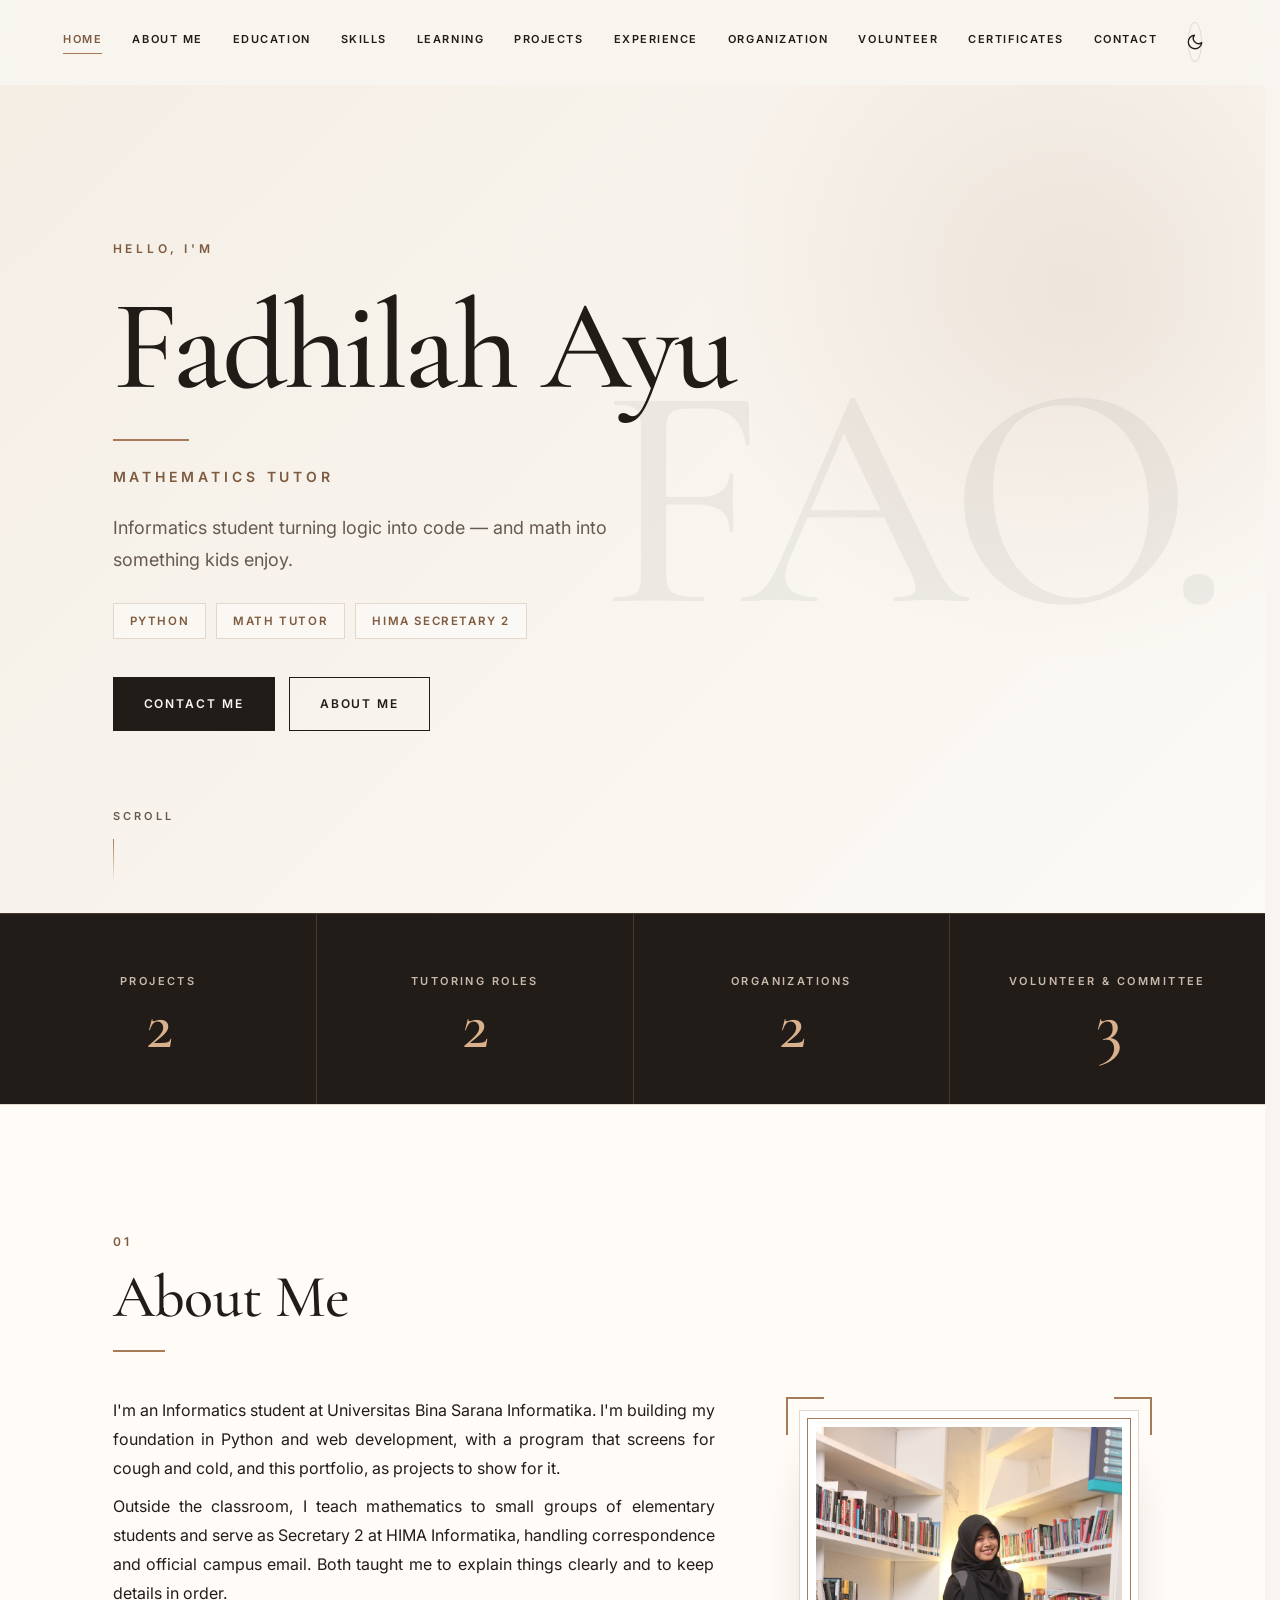
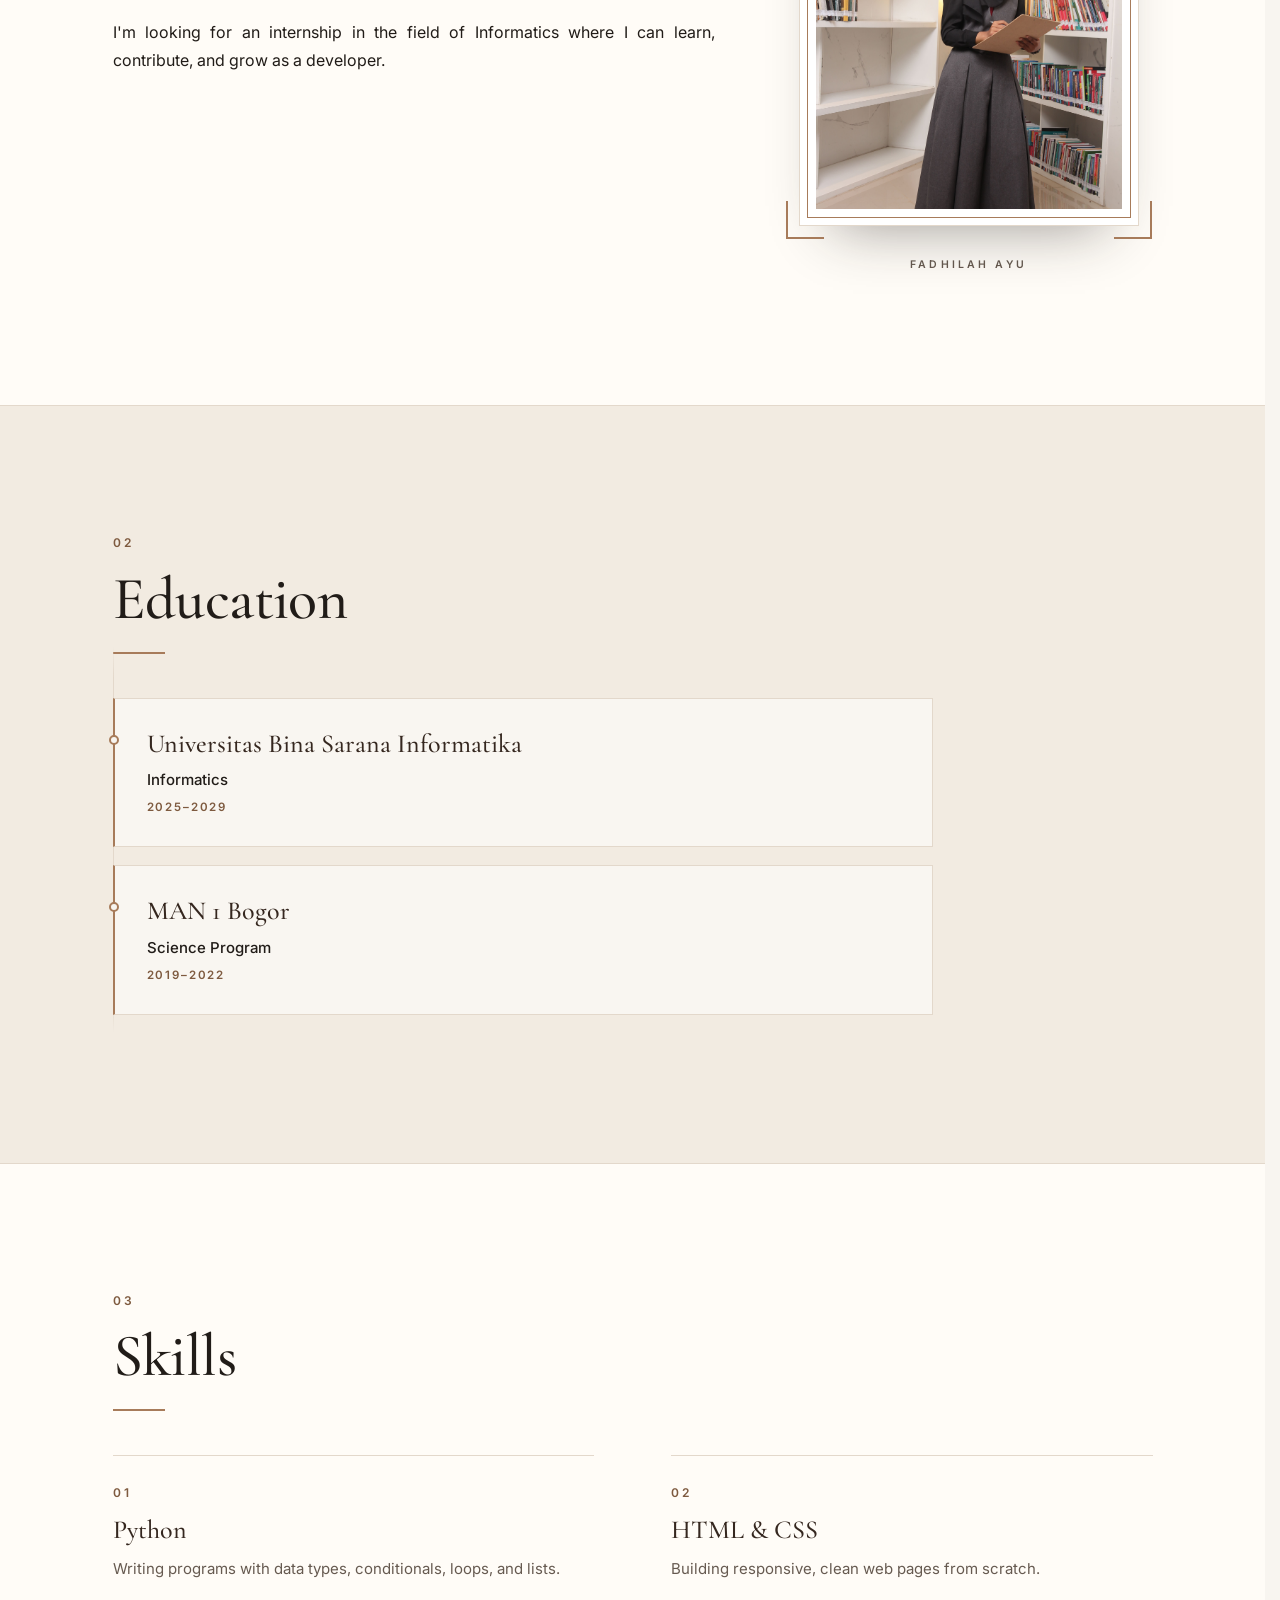
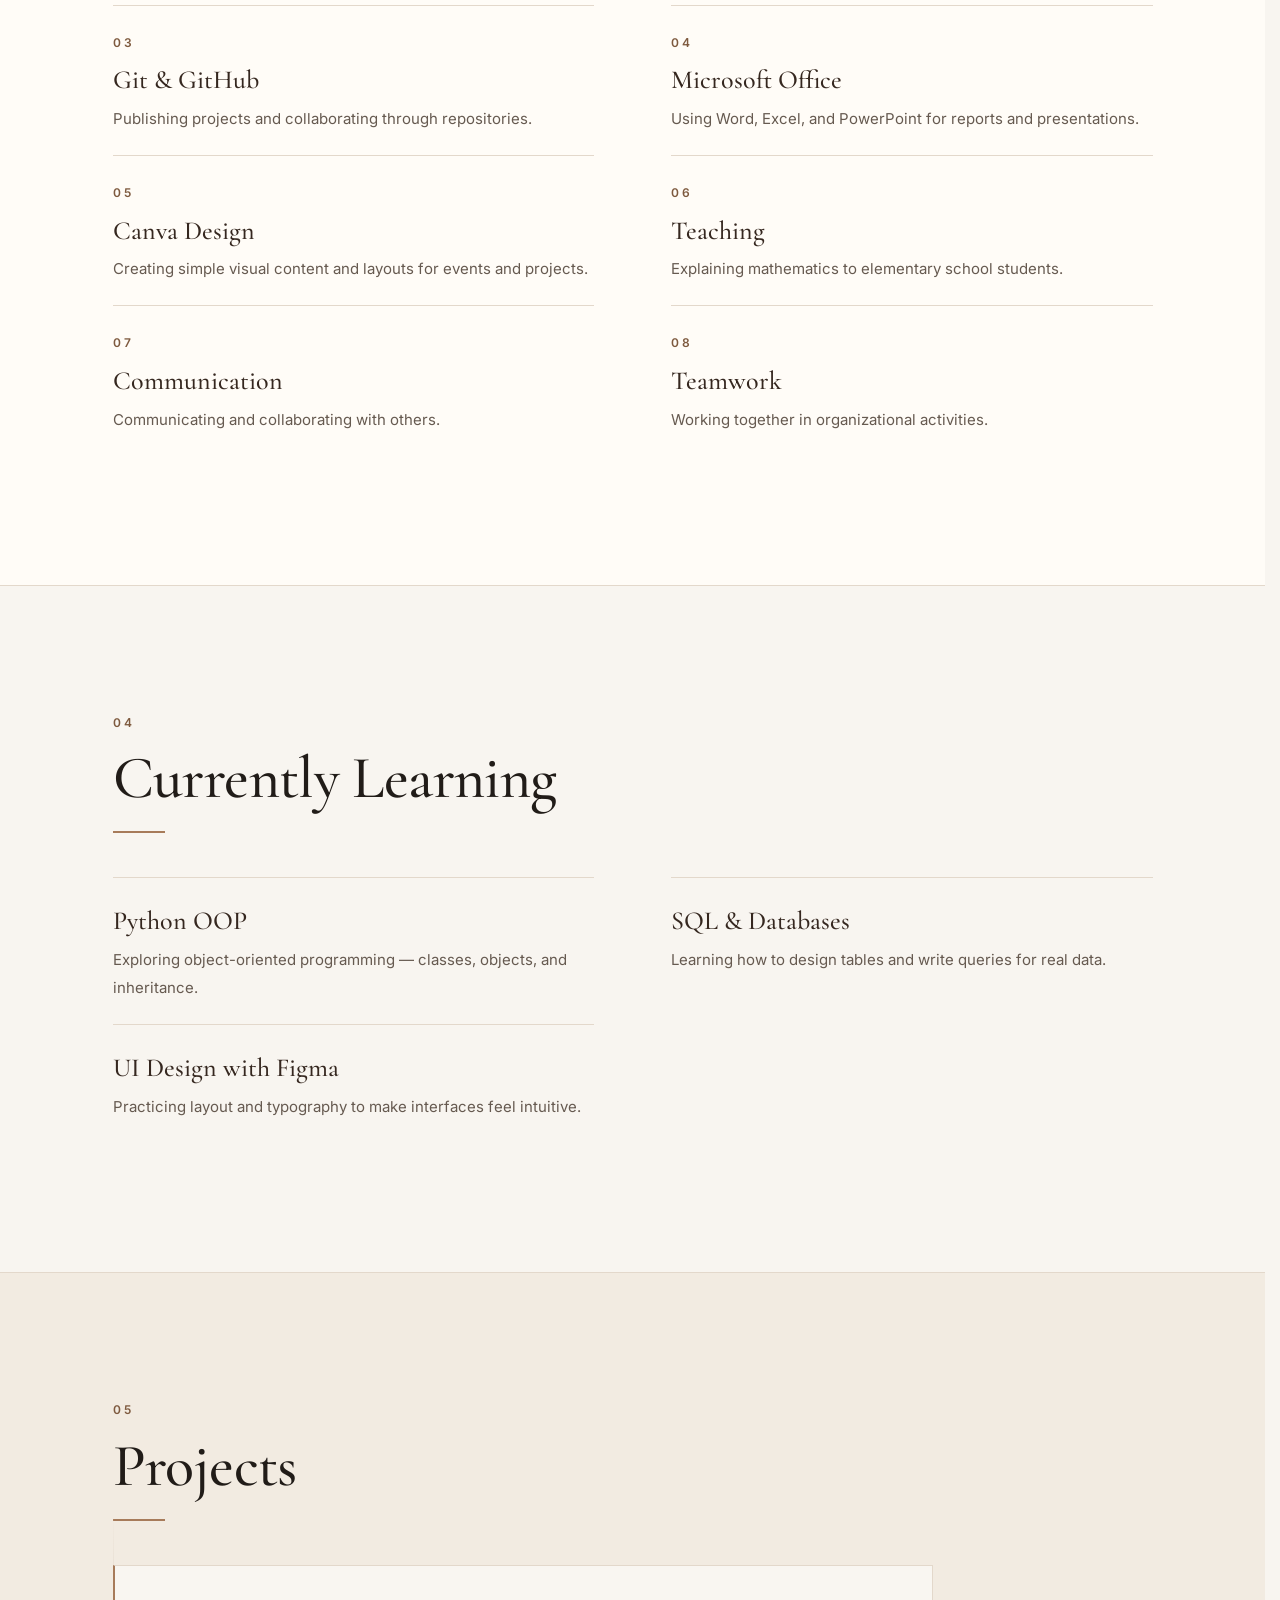
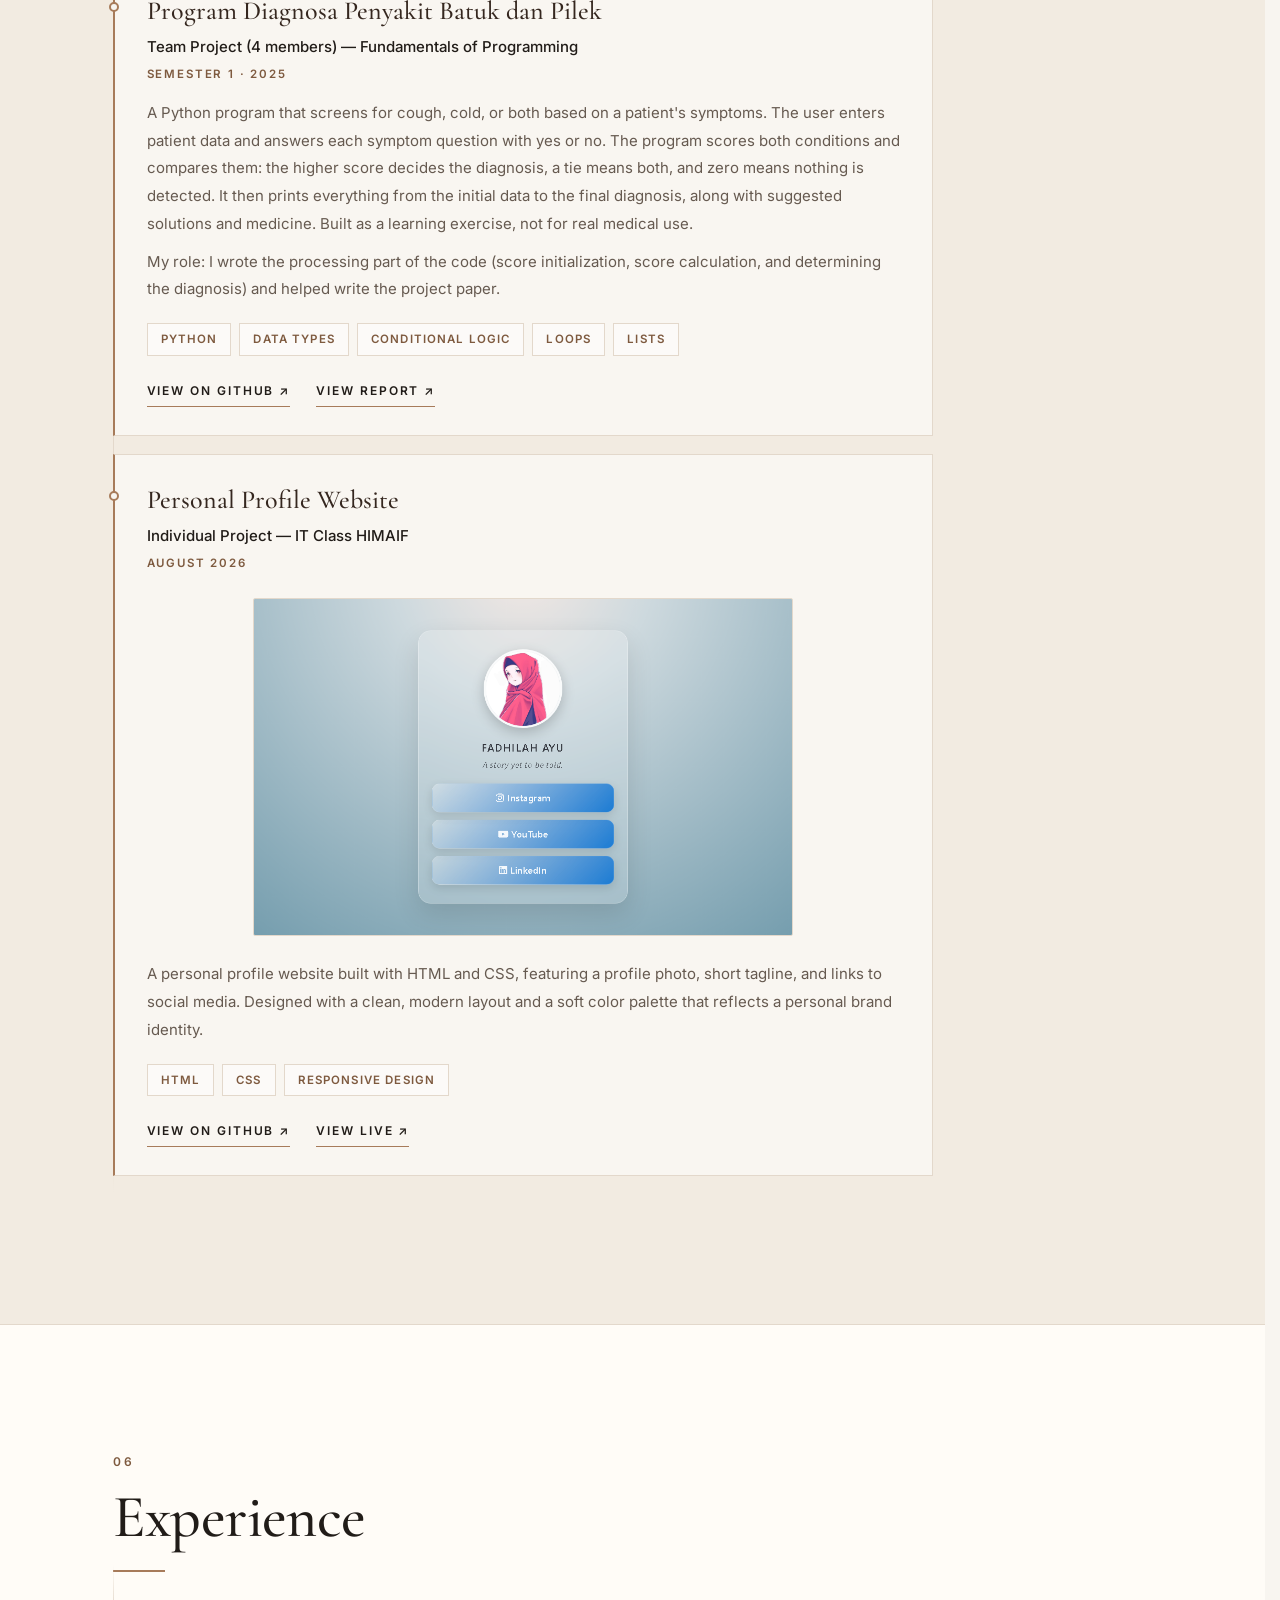
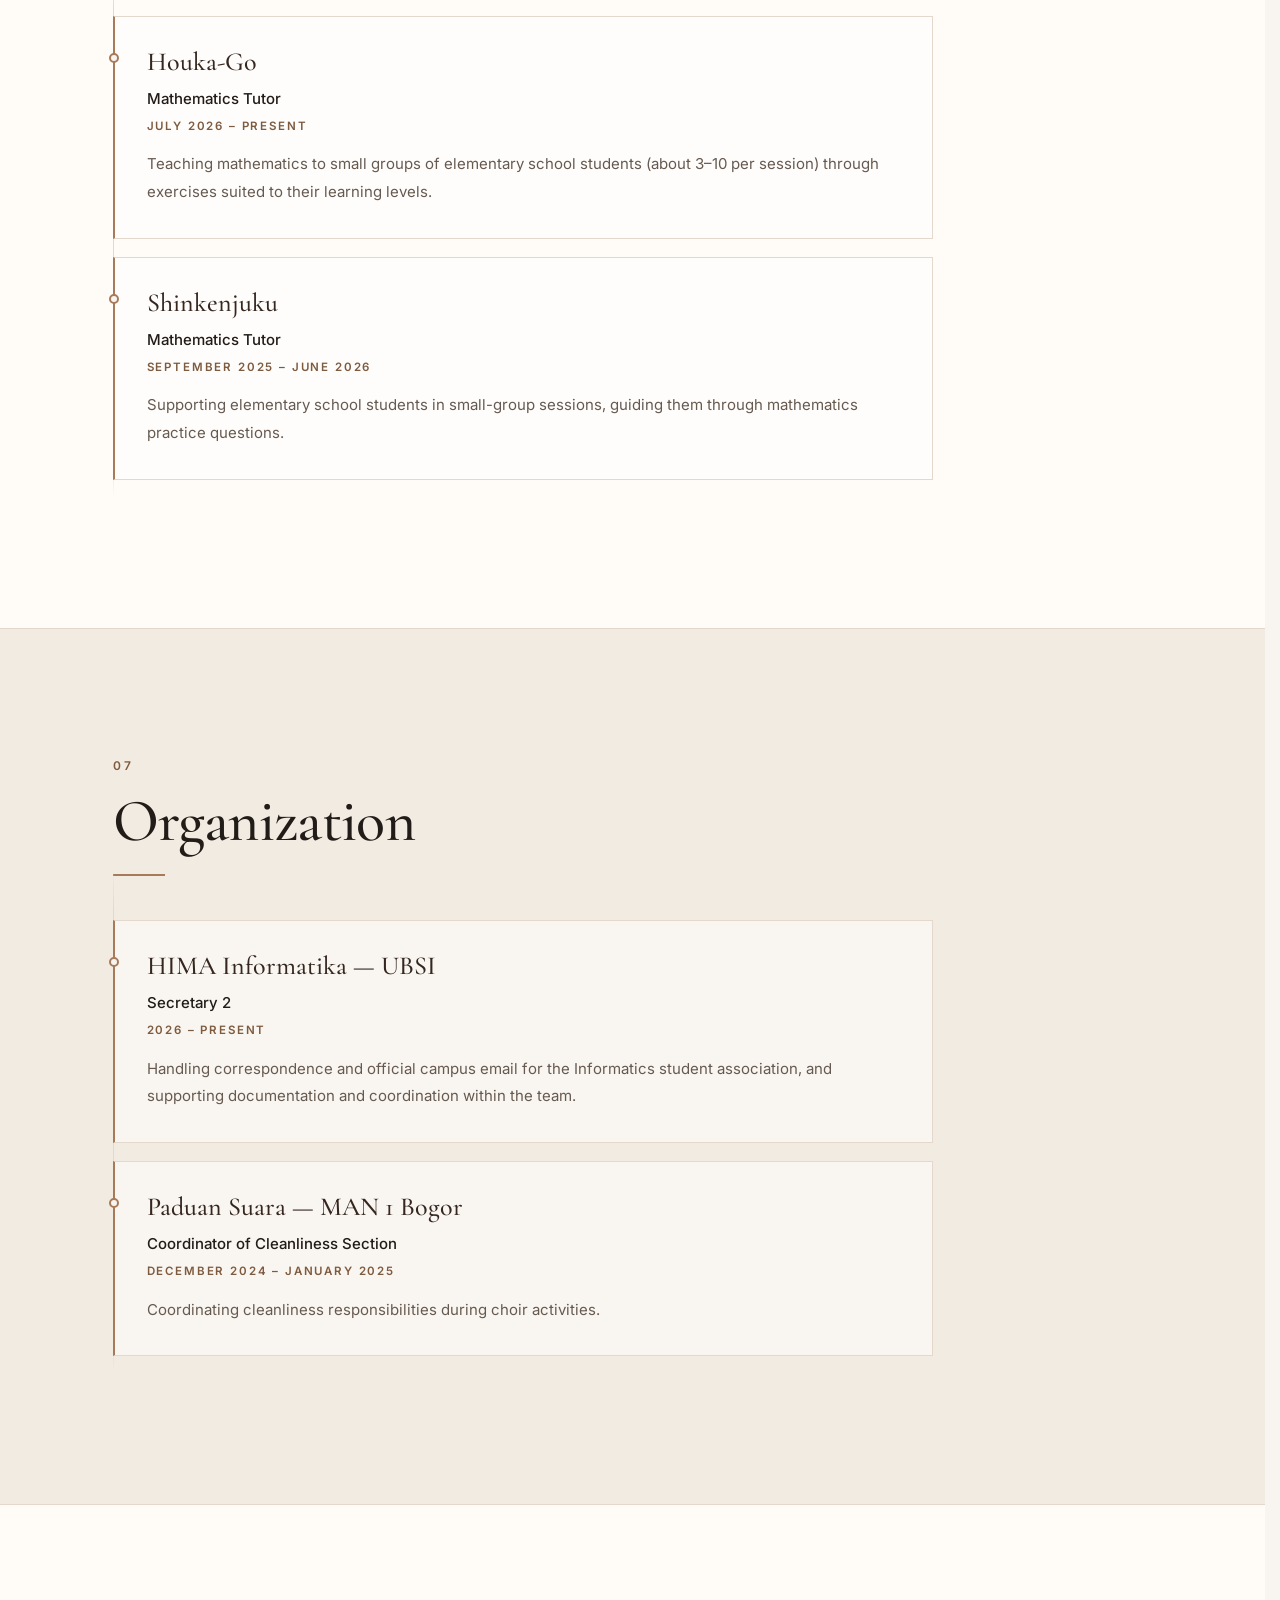
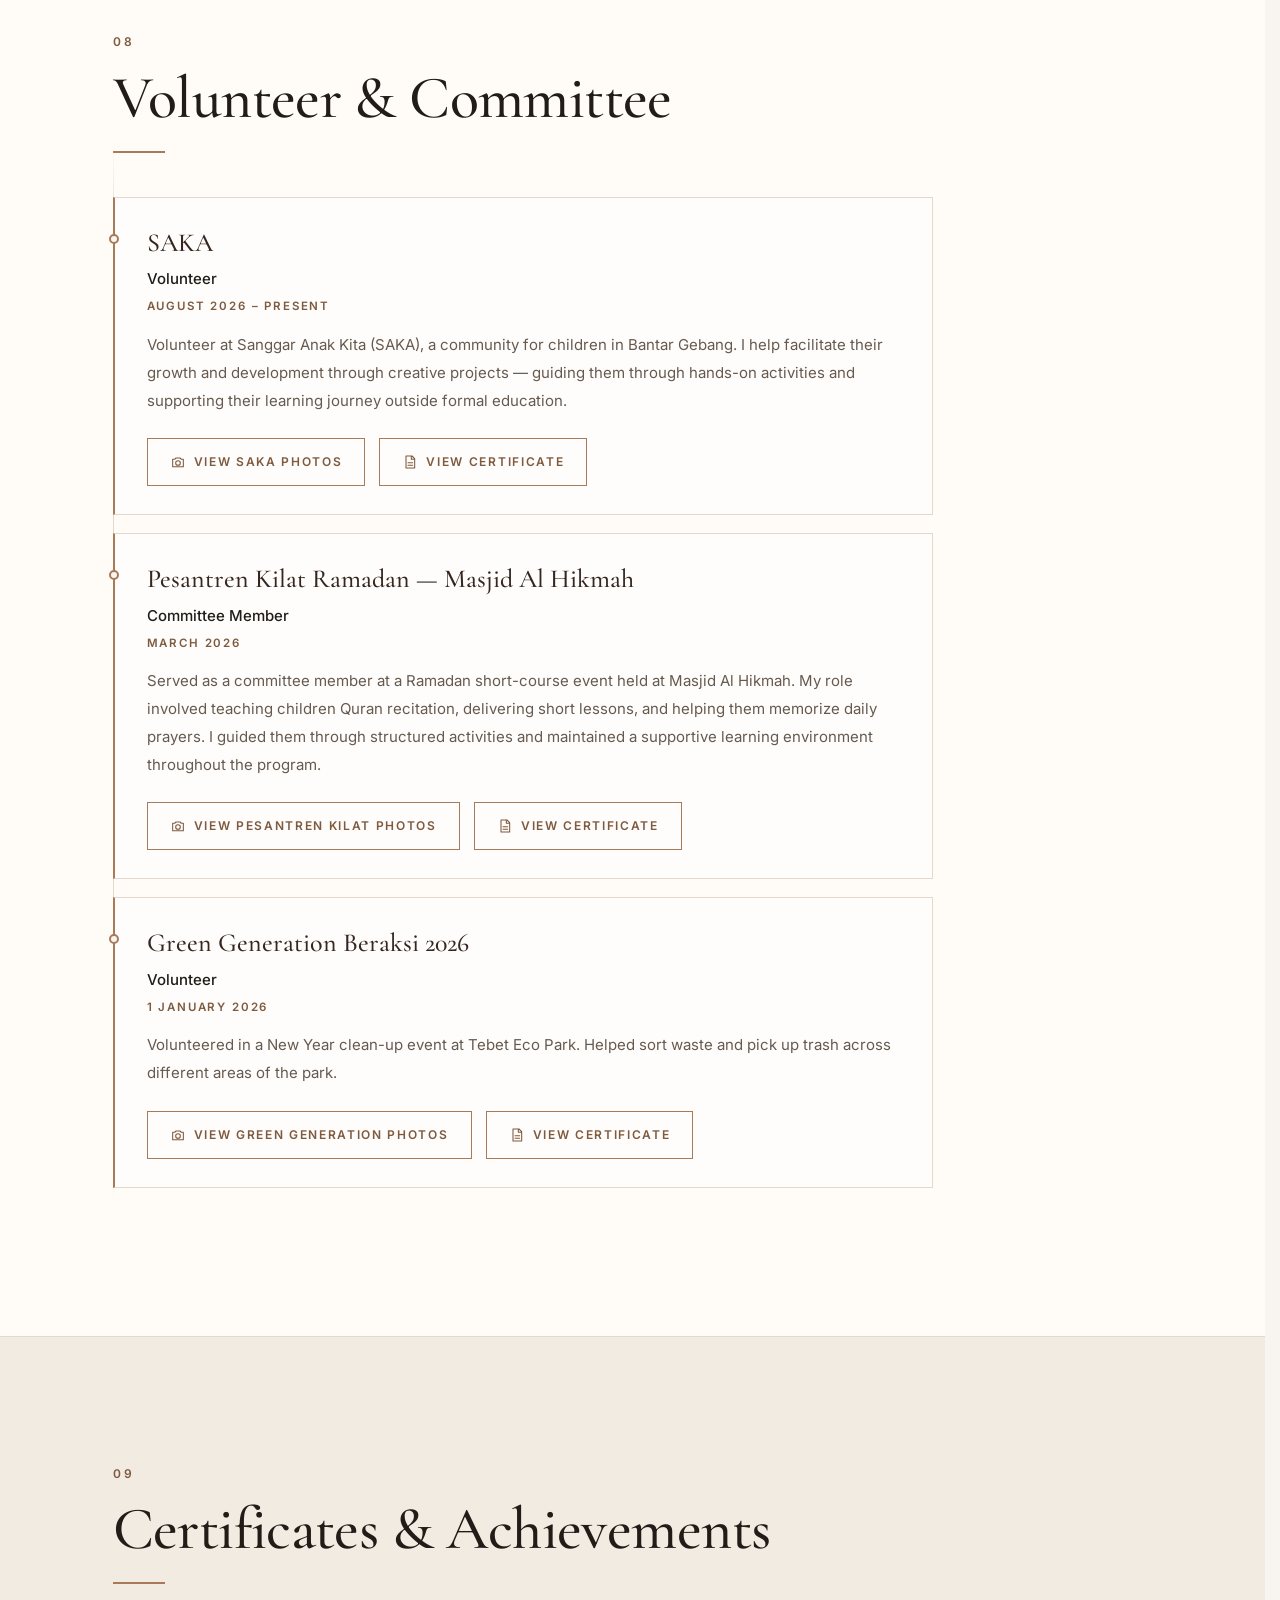
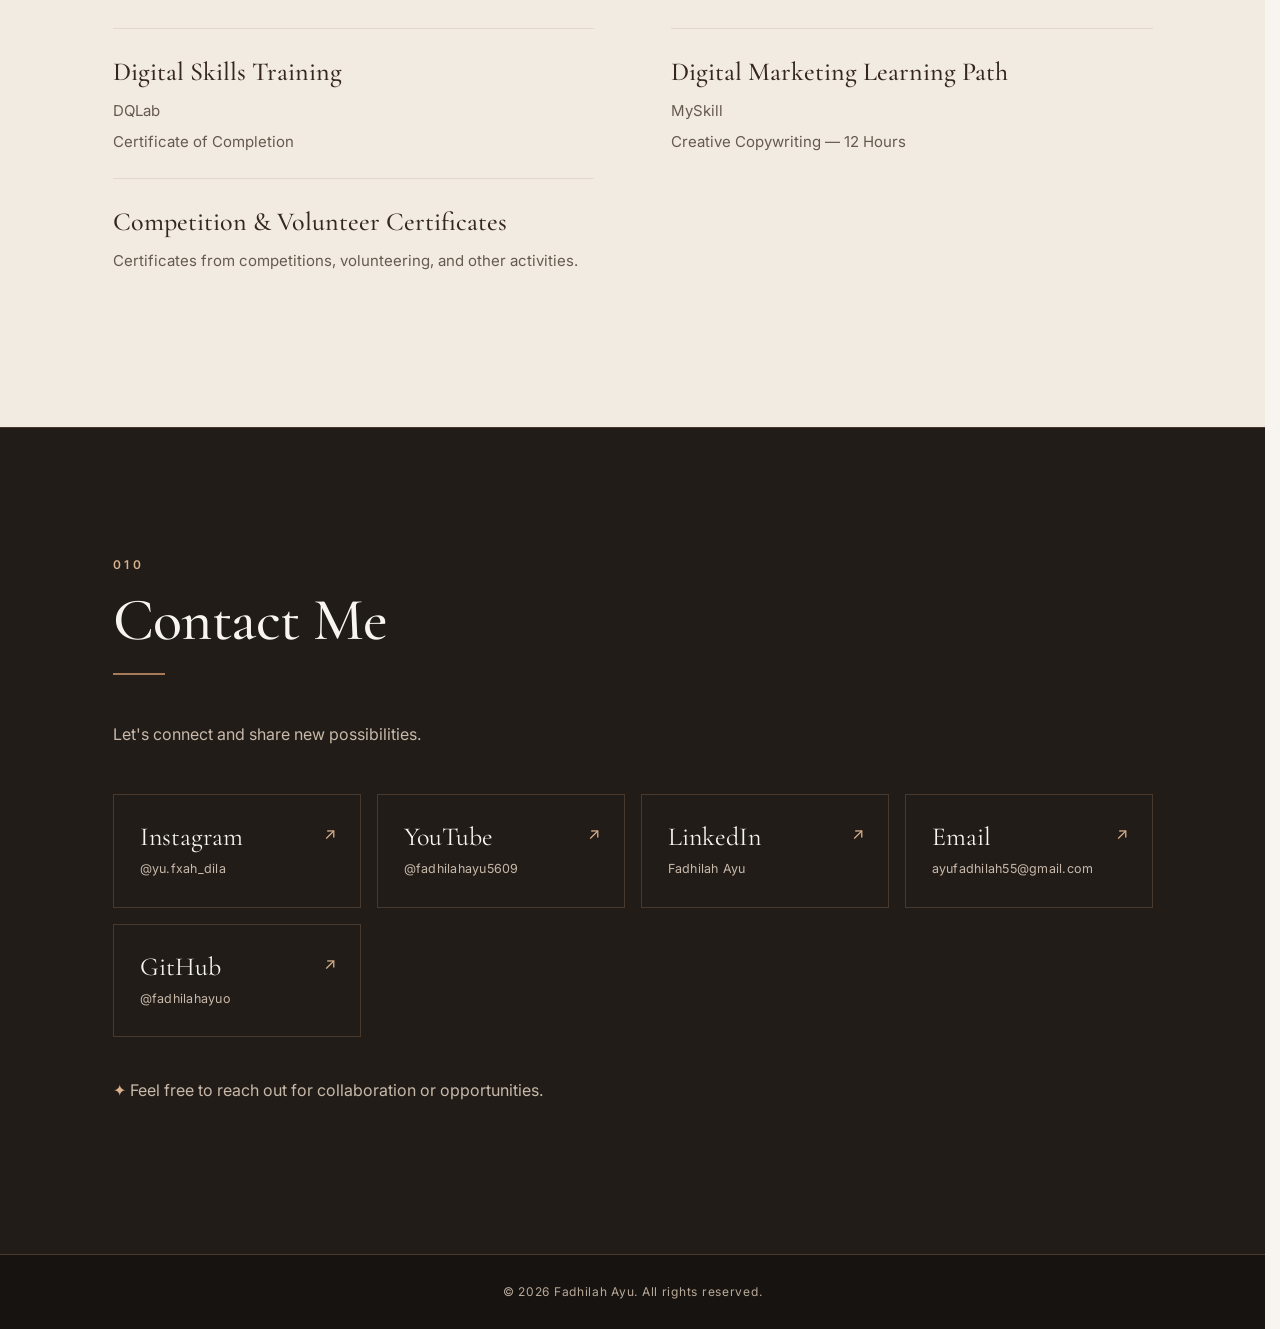
==== index.html @ cead65e0 "Add files via upload" ====
<!DOCTYPE html>
<html lang="en">
<head>
    <meta charset="UTF-8">
    <meta name="viewport" content="width=device-width, initial-scale=1.0">
    <title>Fadhilah Ayu | Portfolio</title>
    <meta name="description" content="Portfolio of Fadhilah Ayu, Informatics student at Universitas Bina Sarana Informatika.">
    <meta name="author" content="Fadhilah Ayu">
    <meta name="theme-color" content="#F8F5F0" media="(prefers-color-scheme: light)">
    <meta name="theme-color" content="#171310" media="(prefers-color-scheme: dark)">
    <link rel="icon" href="favicon.svg" type="image/svg+xml">
    <link rel="canonical" href="https://fadhilahayuo.github.io/Fadhilah_Ayu_Portfolio/">

    <!-- Open Graph -->
    <meta property="og:type" content="website">
    <meta property="og:title" content="Fadhilah Ayu | Portfolio">
    <meta property="og:description" content="Informatics student exploring technology, creativity, and new possibilities.">
    <meta property="og:url" content="https://fadhilahayuo.github.io/Fadhilah_Ayu_Portfolio/">
    <meta property="og:site_name" content="Fadhilah Ayu">
    <meta property="og:locale" content="en_US">
    <meta property="og:image" content="https://fadhilahayuo.github.io/Fadhilah_Ayu_Portfolio/og-image.png">
    <meta property="og:image:width" content="1200">
    <meta property="og:image:height" content="630">
    <meta property="og:image:alt" content="Fadhilah Ayu — Informatics Student Portfolio">

    <!-- Twitter -->
    <meta name="twitter:card" content="summary_large_image">
    <meta name="twitter:title" content="Fadhilah Ayu | Portfolio">
    <meta name="twitter:description" content="Informatics student exploring technology, creativity, and new possibilities.">
    <meta name="twitter:image" content="https://fadhilahayuo.github.io/Fadhilah_Ayu_Portfolio/og-image.png">
    <meta name="twitter:image:alt" content="Fadhilah Ayu — Informatics Student Portfolio">

    <!-- Anti-FOUC: set tema SEBELUM CSS render -->
    <script>
      (function () {
        try {
          var saved = localStorage.getItem("theme");
          var os = window.matchMedia("(prefers-color-scheme: dark)").matches;
          document.documentElement.setAttribute("data-theme", saved || (os ? "dark" : "light"));
        } catch (e) {}
      })();
    </script>

    <!-- Fonts -->
    <link rel="preconnect" href="https://fonts.googleapis.com">
    <link rel="preconnect" href="https://fonts.gstatic.com" crossorigin>
    <link href="https://fonts.googleapis.com/css2?family=Cormorant+Garamond:wght@400;500;600&family=Inter:wght@400;500;600&display=swap" rel="stylesheet">
    <link rel="stylesheet" href="fancybox.css">
    <link rel="stylesheet" href="style.css">

    <!-- Structured data (JSON-LD) -->
    <script type="application/ld+json">
    {
      "@context": "https://schema.org",
      "@type": "Person",
      "name": "Fadhilah Ayu",
      "jobTitle": "Informatics Student",
      "url": "https://fadhilahayuo.github.io/Fadhilah_Ayu_Portfolio/",
      "image": "https://fadhilahayuo.github.io/Fadhilah_Ayu_Portfolio/foto.jpg",
      "sameAs": [
        "https://instagram.com/yu.fxah_dila",
        "https://youtube.com/@fadhilahayu5609",
        "https://id.linkedin.com/in/fadhilah-ayu-1aaaa4353",
        "https://github.com/fadhilahayuo"
      ],
      "alumniOf": {
        "@type": "CollegeOrUniversity",
        "name": "Universitas Bina Sarana Informatika"
      },
      "knowsAbout": ["Python", "Mathematics Tutoring", "Digital Literacy"]
    }
    </script>
</head>
<body>

    <a class="skip-link" href="#main">Skip to content</a>

    <div class="intro" aria-hidden="true">
        <span class="intro-mark">FAO.</span>
        <span class="intro-line"></span>
    </div>

    <nav aria-label="Main navigation">
        <a class="brand" href="#home" aria-label="Back to home">FAO.</a>

        <button class="nav-toggle" type="button" aria-label="Open menu"
                aria-expanded="false" aria-controls="nav-links">
            <span></span>
            <span></span>
        </button>

        <div class="nav-links" id="nav-links">
            <a href="#home">Home</a>
            <a href="#about">About Me</a>
            <a href="#education">Education</a>
            <a href="#skills">Skills</a>
            <a href="#learning">Learning</a>
            <a href="#projects">Projects</a>
            <a href="#experience">Experience</a>
            <a href="#organization">Organization</a>
            <a href="#volunteer">Volunteer</a>
            <a href="#certificates">Certificates</a>
            <a href="#contact">Contact</a>
        </div>

        <button class="theme-toggle" type="button" aria-label="Toggle dark mode">
            <svg class="icon-sun" viewBox="0 0 24 24" aria-hidden="true">
                <circle cx="12" cy="12" r="4"/>
                <path d="M12 2v2M12 20v2M4.93 4.93l1.41 1.41M17.66 17.66l1.41 1.41M2 12h2M20 12h2M4.93 19.07l1.41-1.41M17.66 6.34l1.41-1.41"/>
            </svg>
            <svg class="icon-moon" viewBox="0 0 24 24" aria-hidden="true">
                <path d="M21 12.79A9 9 0 1 1 11.21 3 7 7 0 0 0 21 12.79z"/>
            </svg>
        </button>
    </nav>

    <main id="main" tabindex="-1">

        <section id="home" aria-labelledby="home-title">
            <p>Hello, I'm</p>
            <h1 id="home-title">Fadhilah Ayu</h1>
            <p class="role"><span class="role-text" aria-live="polite">Informatics Student</span></p>
            <p class="hero-tagline">Informatics student turning logic into code — and math into something kids enjoy.</p>

            <ul class="hero-chips">
                <li>Python</li>
                <li>Math Tutor</li>
                <li>HIMA Secretary 2</li>
            </ul>

            <div class="actions">
                <a class="btn btn-primary" href="#contact">Contact Me</a>
                <a class="btn btn-ghost" href="#about">About Me</a>
                <!-- Aktifkan tombol ini setelah file cv.pdf ada:
                <a class="btn btn-ghost" href="cv.pdf" download>Download CV</a>
                -->
            </div>

            <a class="scroll-cue" href="#about" aria-hidden="true" tabindex="-1">Scroll</a>

            <div class="glow" aria-hidden="true"></div>
        </section>

        <!-- Ringkasan angka -->
        <dl class="stats" aria-label="Highlights">
            <div>
                <dt>Projects</dt>
                <dd>2</dd>
            </div>
            <div>
                <dt>Tutoring Roles</dt>
                <dd>2</dd>
            </div>
            <div>
                <dt>Organizations</dt>
                <dd>2</dd>
            </div>
            <div>
                <dt>Volunteer &amp; Committee</dt>
                <dd>3</dd>
            </div>
        </dl>

        <section id="about" aria-labelledby="about-title">
            <h2 id="about-title">About Me</h2>

            <div class="about-text">
                <p>
                    I'm an Informatics student at Universitas Bina Sarana Informatika.
                    I'm building my foundation in Python and web development, with a
                    program that screens for cough and cold, and this portfolio, as
                    projects to show for it.
                    
                </p>
                <p>
                    Outside the classroom, I teach mathematics to small groups of
                    elementary students and serve as Secretary 2 at HIMA Informatika,
                    handling correspondence and official campus email. Both taught me
                    to explain things clearly and to keep details in order.
                </p>
                <p>
                    I'm looking for an internship in the field of Informatics where I
                    can learn, contribute, and grow as a developer.
                </p>
            </div>

            <figure class="portrait">
                <div class="mat">
                    <span class="corner tl"></span>
                    <span class="corner tr"></span>
                    <span class="corner bl"></span>
                    <span class="corner br"></span>
                    <img src="foto.jpg" alt="Portrait of Fadhilah Ayu"
                        decoding="async" data-remove-on-error>
                </div>
                <figcaption>Fadhilah Ayu</figcaption>
            </figure>
        </section>

        <section id="education">
            <h2>Education</h2>

            <div>
                <h3>Universitas Bina Sarana Informatika</h3>
                <p>Informatics</p>
                <p>2025–2029</p>
            </div>

            <div>
                <h3>MAN 1 Bogor</h3>
                <p>Science Program</p>
                <p>2019–2022</p>
            </div>
        </section>

        <section id="skills">
            <h2>Skills</h2>

            <div>
                <h3>Python</h3>
                <p>Writing programs with data types, conditionals, loops, and lists.</p>
            </div>

            <div>
                <h3>HTML &amp; CSS</h3>
                <p>Building responsive, clean web pages from scratch.</p>
            </div>

            <div>
                <h3>Git &amp; GitHub</h3>
                <p>Publishing projects and collaborating through repositories.</p>
            </div>

            <div>
                <h3>Microsoft Office</h3>
                <p>Using Word, Excel, and PowerPoint for reports and presentations.</p>
            </div>

            <div>
                <h3>Canva Design</h3>
                <p>Creating simple visual content and layouts for events and projects.</p>
            </div>

            <div>
                <h3>Teaching</h3>
                <p>Explaining mathematics to elementary school students.</p>
            </div>

            <div>
                <h3>Communication</h3>
                <p>Communicating and collaborating with others.</p>
            </div>

            <div>
                <h3>Teamwork</h3>
                <p>Working together in organizational activities.</p>
            </div>
        </section>

        <section id="learning">
            <h2>Currently Learning</h2>

            <div>
                <h3>Python OOP</h3>
                <p>Exploring object-oriented programming — classes, objects, and inheritance.</p>
            </div>

            <div>
                <h3>SQL & Databases</h3>
                <p>Learning how to design tables and write queries for real data.</p>
            </div>

            <div>
                <h3>UI Design with Figma</h3>
                <p>Practicing layout and typography to make interfaces feel intuitive.</p>
            </div>
        </section>

        <section id="projects">
            <h2>Projects</h2>

            <div>
                <h3>Program Diagnosa Penyakit Batuk dan Pilek</h3>
                <p>Team Project (4 members) — Fundamentals of Programming</p>
                <p>Semester 1 · 2025</p>
                <p>
                    A Python program that screens for cough, cold, or both
                    based on a patient's symptoms. The user enters patient
                    data and answers each symptom question with yes or no.
                    The program scores both conditions and compares them:
                    the higher score decides the diagnosis, a tie means
                    both, and zero means nothing is detected. It then prints
                    everything from the initial data to the final diagnosis,
                    along with suggested solutions and medicine. Built as a
                    learning exercise, not for real medical use.
                </p>
                <p>
                    My role: I wrote the processing part of the code
                    (score initialization, score calculation, and determining
                    the diagnosis) and helped write the project paper.
                </p>
                <ul class="tags">
                    <li>Python</li>
                    <li>Data Types</li>
                    <li>Conditional Logic</li>
                    <li>Loops</li>
                    <li>Lists</li>
                </ul>
                
                <div class="project-links">
                    <a class="text-link" href="https://github.com/fadhilahayuo/Program-Diagnosa-Penyakit-Batuk-Pilek" target="_blank" rel="noopener noreferrer">View on GitHub</a>
                    <a class="text-link" href="https://fadhilahayuo.github.io/Program-Diagnosa-Penyakit-Batuk-Pilek/MAKALAH%20FINAL%20PROJECT.pdf" target="_blank" rel="noopener noreferrer">View Report</a>
                </div>
                
            </div>

            <div>
                <h3>Personal Profile Website</h3>
                <p>Individual Project — IT Class HIMAIF</p>
                <p>August 2026</p>

                <figure class="project-media">
                    <img src="project-2.png" alt="Screenshot of Personal Profile Website">
                </figure>
            
                <p>
                    A personal profile website built with HTML and CSS,
                    featuring a profile photo, short tagline, and links
                    to social media. Designed with a clean, modern layout
                    and a soft color palette that reflects a personal
                    brand identity.
                </p>
                <ul class="tags">
                    <li>HTML</li>
                    <li>CSS</li>
                    <li>Responsive Design</li>
                </ul>
                <div class="project-links">
                    <a class="text-link" href="https://github.com/fadhilahayuo/Profile-Fadhilah-Ayu" target="_blank" rel="noopener noreferrer">View on GitHub</a>
                    <a class="text-link" href="https://fadhilahayuo.github.io/Profile-Fadhilah-Ayu/" target="_blank" rel="noopener noreferrer">View Live</a>
                </div>
            </div>

        </section>

        <section id="experience">
            <h2>Experience</h2>

            <div>
                <h3>Houka-Go</h3>
                <p>Mathematics Tutor</p>
                <p>July 2026 – Present</p>
                <p>
                    Teaching mathematics to small groups of elementary school
                    students (about 3–10 per session) through exercises suited
                    to their learning levels.
                </p>
            </div>

            <div>
                <h3>Shinkenjuku</h3>
                <p>Mathematics Tutor</p>
                <p>September 2025 – June 2026</p>
                <p>
                    Supporting elementary school students in small-group sessions,
                    guiding them through mathematics practice questions.
                </p>
            </div>
        </section>

        <section id="organization">
            <h2>Organization</h2>

            <div>
                <h3>HIMA Informatika — UBSI</h3>
                <p>Secretary 2</p>
                <p>2026 – Present</p>
                <p>
                    Handling correspondence and official campus email for the
                    Informatics student association, and supporting documentation
                    and coordination within the team.
                </p>
            </div>

            <div>
                <h3>Paduan Suara — MAN 1 Bogor</h3>
                <p>Coordinator of Cleanliness Section</p>
                <p>December 2024 – January 2025</p>
                <p>
                    Coordinating cleanliness responsibilities
                    during choir activities.
                </p>
            </div>
        </section>

        <section id="volunteer">
            <h2>Volunteer &amp; Committee</h2>

            <div>
                <h3>SAKA</h3>
                <p>Volunteer</p>
                <p>August 2026 – Present</p>
                <p>
                    Volunteer at Sanggar Anak Kita (SAKA), a community for
                    children in Bantar Gebang. I help facilitate their growth
                    and development through creative projects — guiding them
                    through hands-on activities and supporting their learning
                    journey outside formal education.
                </p>

                <a href="#gallery-saka" class="gallery-btn" data-fancybox>
                    <svg class="ico" viewBox="0 0 24 24" aria-hidden="true"><path d="M4 8h3l2-2h6l2 2h3v11H4zM12 17a3.5 3.5 0 1 0 0-7 3.5 3.5 0 0 0 0 7z"/></svg> View SAKA Photos
                </a>

                <a href="documents/saka-certificate.pdf" class="gallery-btn" target="_blank" rel="noopener noreferrer">
                    <svg class="ico" viewBox="0 0 24 24" aria-hidden="true"><path d="M6 3h9l4 4v14H6zM14 3v5h5M9 13h7M9 17h7"/></svg> View Certificate
                </a>

                <div id="gallery-saka" style="display:none;">
                    <div class="gallery-grid">
                        <a href="images/saka-1.jpg" data-fancybox="saka-full">
                            <img src="images/saka-1.jpg" alt="SAKA 1">
                        </a>
                        <a href="images/saka-2.jpg" data-fancybox="saka-full">
                            <img src="images/saka-2.jpg" alt="SAKA 2">
                        </a>
                        <a href="images/saka-3.jpg" data-fancybox="saka-full">
                            <img src="images/saka-3.jpg" alt="SAKA 3">
                        </a>
                        <a href="images/saka-4.jpg" data-fancybox="saka-full">
                            <img src="images/saka-4.jpg" alt="SAKA 4">
                        </a>
                    </div>
                </div>
            </div>

            <div>
                <h3>Pesantren Kilat Ramadan — Masjid Al Hikmah</h3>
                <p>Committee Member</p>
                <p>March 2026</p>
                <p>
                    Served as a committee member at a Ramadan short-course
                    event held at Masjid Al Hikmah. My role involved teaching
                    children Quran recitation, delivering short lessons, and
                    helping them memorize daily prayers. I guided them through
                    structured activities and maintained a supportive learning
                    environment throughout the program.
                </p>

                <a href="#gallery-pesantren" class="gallery-btn" data-fancybox>
                    <svg class="ico" viewBox="0 0 24 24" aria-hidden="true"><path d="M4 8h3l2-2h6l2 2h3v11H4zM12 17a3.5 3.5 0 1 0 0-7 3.5 3.5 0 0 0 0 7z"/></svg> View Pesantren Kilat Photos
                </a>

                <a href="documents/pesantren-certificate.pdf" class="gallery-btn" target="_blank" rel="noopener noreferrer">
                    <svg class="ico" viewBox="0 0 24 24" aria-hidden="true"><path d="M6 3h9l4 4v14H6zM14 3v5h5M9 13h7M9 17h7"/></svg> View Certificate
                </a>

                <div id="gallery-pesantren" style="display:none;">
                    <div class="gallery-grid">
                        <a href="images/pesantren-1.jpg" data-fancybox="pesantren-full">
                            <img src="images/pesantren-1.jpg" alt="Pesantren Kilat 1">
                        </a>
                        <a href="images/pesantren-2.jpg" data-fancybox="pesantren-full">
                            <img src="images/pesantren-2.jpg" alt="Pesantren Kilat 2">
                        </a>
                        <a href="images/pesantren-3.jpg" data-fancybox="pesantren-full">
                            <img src="images/pesantren-3.jpg" alt="Pesantren Kilat 3">
                        </a>
                        <a href="images/pesantren-4.jpg" data-fancybox="pesantren-full">
                            <img src="images/pesantren-4.jpg" alt="Pesantren Kilat 4">
                        </a>
                        <a href="images/pesantren-5.jpg" data-fancybox="pesantren-full">
                            <img src="images/pesantren-5.jpg" alt="Pesantren Kilat 5">
                        </a>
                    </div>
                </div>
            </div>

            <div>
                <h3>Green Generation Beraksi 2026</h3>
                <p>Volunteer</p>
                <p>1 January 2026</p>
                <p>
                    Volunteered in a New Year clean-up event at Tebet Eco Park.
                    Helped sort waste and pick up trash across different areas
                    of the park.
                </p>

                <a href="#gallery-green" class="gallery-btn" data-fancybox>
                    <svg class="ico" viewBox="0 0 24 24" aria-hidden="true"><path d="M4 8h3l2-2h6l2 2h3v11H4zM12 17a3.5 3.5 0 1 0 0-7 3.5 3.5 0 0 0 0 7z"/></svg> View Green Generation Photos
                </a>

                <a href="documents/green-certificate.pdf" class="gallery-btn" target="_blank" rel="noopener noreferrer">
                    <svg class="ico" viewBox="0 0 24 24" aria-hidden="true"><path d="M6 3h9l4 4v14H6zM14 3v5h5M9 13h7M9 17h7"/></svg> View Certificate
                </a>

                <div id="gallery-green" style="display:none;">
                    <div class="gallery-grid">
                        <a href="images/green-1.jpg" data-fancybox="green-full">
                            <img src="images/green-1.jpg" alt="Green Generation 1">
                        </a>
                        <a href="images/green-2.jpg" data-fancybox="green-full">
                            <img src="images/green-2.jpg" alt="Green Generation 2">
                        </a>
                    </div>
                </div>
            </div>
        
        </section>

        <section id="certificates">
            <h2>Certificates &amp; Achievements</h2>

            <div>
                <h3>Digital Skills Training</h3>
                <p>DQLab</p>
                <p>Certificate of Completion</p>
            </div>

            <div>
                <h3>Digital Marketing Learning Path</h3>
                <p>MySkill</p>
                <p>Creative Copywriting — 12 Hours</p>
            </div>

            <div>
                <h3>Competition &amp; Volunteer Certificates</h3>
                <p>
                    Certificates from competitions, volunteering,
                    and other activities.
                </p>
            </div>
        </section>

        <section id="contact">
            <h2>Contact Me</h2>
            <p>Let's connect and share new possibilities.</p>

            <div class="contact-links">
                <a href="https://instagram.com/yu.fxah_dila" target="_blank" rel="noopener noreferrer">
                    <span>Instagram</span>
                    <small>@yu.fxah_dila</small>
                </a>
                <a href="https://youtube.com/@fadhilahayu5609" target="_blank" rel="noopener noreferrer">
                    <span>YouTube</span>
                    <small>@fadhilahayu5609</small>
                </a>
                <a href="https://id.linkedin.com/in/fadhilah-ayu-1aaaa4353" target="_blank" rel="noopener noreferrer">
                    <span>LinkedIn</span>
                    <small>Fadhilah Ayu</small>
                </a>
                <a href="mailto:ayufadhilah55@gmail.com">
                    <span>Email</span>
                    <small>ayufadhilah55@gmail.com</small>
                </a>
                <a href="https://github.com/fadhilahayuo" target="_blank" rel="noopener noreferrer">
                    <span>GitHub</span>
                    <small>@fadhilahayuo</small>
                </a>
            </div>

            <p class="closing">Feel free to reach out for collaboration or opportunities.</p>
        </section>

    </main>

    <footer>
        <p>&copy; <span data-year>2026</span> Fadhilah Ayu. All rights reserved.</p>
    </footer>

    <button class="to-top" type="button" aria-label="Back to top" aria-hidden="true">
        <svg viewBox="0 0 48 48" aria-hidden="true">
            <circle class="ring-track" cx="24" cy="24" r="21"></circle>
            <circle class="ring-bar" cx="24" cy="24" r="21" pathLength="100"></circle>
            <path class="arrow" d="M24 31V17M17.5 23.5 24 17l6.5 6.5"></path>
        </svg>
    </button>

    <script src="script.js"></script>
    <script src="fancybox.umd.js"></script>
    <script>
        Fancybox.bind("[data-fancybox]");
    </script>
</body>
</html>
---- style.css ----
/* ==========================================================
   FADHILAH AYU — EDITORIAL PORTFOLIO
   Ivory · Ink · Bronze
   Semua warna & font ada di :root.
========================================================== */

:root {
    --ivory: #F8F5F0;
    --paper: #FFFCF7;
    --sand: #F2EBE1;
    --line: #E3D8CB;

    --ink: #211C18;
    --ink-soft: #665A50;

    --bronze: #A77B5A;
    --bronze-deep: #7E5A3F;
    --bronze-light: #D9B18C;

    --night: #211C18;
    --night-deep: #171310;
    --night-line: #49382C;
    --night-text: #C8B9AA;

    --serif: "Cormorant Garamond", Georgia, "Times New Roman", serif;
    --sans: "Inter", Arial, Helvetica, sans-serif;

    --ease: cubic-bezier(0.22, 1, 0.36, 1);
    --reveal:
        opacity 0.9s ease var(--d, 0ms),
        translate 1s var(--ease) var(--d, 0ms),
        filter 0.9s ease var(--d, 0ms);

    --gutter: max(7%, calc((100% - 1040px) / 2));
}


/* 1. GLOBAL ------------------------------------------------ */
*,
*::before,
*::after {
    margin: 0;
    padding: 0;
    box-sizing: border-box;
}

html {
    scroll-behavior: smooth;
    scroll-padding-top: 70px;
    scrollbar-gutter: stable;
    -webkit-text-size-adjust: 100%;
}

body {
    font-family: var(--sans);
    font-size: 16px;
    line-height: 1.8;
    color: var(--ink);
    background: var(--ivory);
    overflow-x: clip;
    counter-reset: section-count;
    -webkit-font-smoothing: antialiased;
    text-rendering: optimizeLegibility;
}

::selection {
    background: var(--bronze);
    color: #FFFFFF;
}

a {
    color: inherit;
}

a:focus-visible {
    outline: 2px solid var(--bronze);
    outline-offset: 5px;
}

section {
    position: relative;
    padding: clamp(80px, 11vw, 130px) var(--gutter);
    border-top: 1px solid var(--line);
}

section > p {
    max-width: 720px;
    margin: 0 0 18px;
    color: var(--ink-soft);
    line-height: 1.95;
}

/* Judul section (selain Home) */
section:where(:not(#home)) > h2 {
    margin-bottom: 44px;
    color: var(--ink);
    font-family: var(--serif);
    font-size: clamp(40px, 5.5vw, 60px);
    font-weight: 500;
    letter-spacing: -0.01em;
    line-height: 1.1;
}

section:where(:not(#home)) > h2::before {
    counter-increment: section-count;
    content: "0" counter(section-count);
    display: block;
    margin-bottom: 16px;
    font-family: var(--sans);
    font-size: 12px;
    font-weight: 600;
    letter-spacing: 0.3em;
    color: var(--bronze-deep);
}

section:where(:not(#home)) > h2::after {
    content: "";
    display: block;
    width: 52px;
    height: 2px;
    margin-top: 20px;
    background: var(--bronze);
}

h3 {
    color: #35271F;
    font-family: var(--serif);
    font-size: 26px;
    font-weight: 500;
    line-height: 1.3;
}

/* Warna latar bergantian */
#about,
#skills,
#experience,
#volunteer {
    background: var(--paper);
}

#education,
#projects,
#organization,
#certificates {
    background: var(--sand);
}

/* Aksesibilitas: teks hanya untuk screen reader */
.sr-only {
    position: absolute;
    width: 1px;
    height: 1px;
    padding: 0;
    margin: -1px;
    overflow: hidden;
    clip: rect(0, 0, 0, 0);
    white-space: nowrap;
    border: 0;
}


/* 2. NAVIGATION -------------------------------------------- */
nav {
    position: sticky;
    top: 0;
    z-index: 1000;
    display: flex;
    align-items: center;
    gap: 30px;
    padding: 22px 5%;
    overflow-x: auto;
    scrollbar-width: none;
    background: rgba(248, 245, 240, 0.88);
    backdrop-filter: blur(16px) saturate(1.2);
    -webkit-backdrop-filter: blur(16px) saturate(1.2);
    border-bottom: 1px solid transparent;
    transition:
        padding 0.4s var(--ease),
        border-color 0.4s ease,
        box-shadow 0.4s ease;
}

nav::-webkit-scrollbar {
    display: none;
}

nav.scrolled {
    padding-block: 14px;
    border-bottom-color: var(--line);
    box-shadow: 0 12px 30px -24px rgba(33, 28, 24, 0.4);
}

nav a {
    position: relative;
    flex: 0 0 auto;
    padding-bottom: 5px;
    color: var(--ink);
    font-size: 11px;
    font-weight: 600;
    letter-spacing: 0.14em;
    text-decoration: none;
    text-transform: uppercase;
    white-space: nowrap;
    transition: color 0.3s ease;
}

nav a::after {
    content: "";
    position: absolute;
    left: 0;
    bottom: 0;
    width: 100%;
    height: 1px;
    background: var(--bronze);
    transform: scaleX(0);
    transform-origin: left;
    transition: transform 0.4s var(--ease);
}

nav a:hover,
nav a.active {
    color: var(--bronze-deep);
}

nav a:hover::after,
nav a.active::after {
    transform: scaleX(1);
}

@media (min-width: 1100px) {
    nav {
        justify-content: center;
    }
}


/* 3. HOME -------------------------------------------------- */
#home {
    min-height: 92vh;
    padding: 100px var(--gutter) 130px;
    display: flex;
    flex-direction: column;
    justify-content: center;
    align-items: flex-start;
    overflow: hidden;
    isolation: isolate;
    border-top: 0;
    background:
        radial-gradient(circle at 85% 25%, rgba(167, 123, 90, 0.14), transparent 30%),
        linear-gradient(135deg, #F4EEE5, #FCFAF6);
}

#home::before {
    content: "FAO.";
    position: absolute;
    top: 50%;
    right: 4%;
    z-index: -1;
    transform: translateY(calc(-50% + var(--monogram-shift, 0px)));
    color: rgba(33, 28, 24, 0.055);
    font-family: var(--serif);
    font-size: clamp(150px, 25vw, 330px);
    font-weight: 500;
    letter-spacing: -0.05em;
    line-height: 1;
    pointer-events: none;
}

#home > p:first-child {
    margin: 0 0 22px;
    color: var(--bronze-deep);
    font-size: 12px;
    font-weight: 600;
    letter-spacing: 0.32em;
    text-transform: uppercase;
}

#home > h1 {
    margin: 0 0 22px;
    color: var(--ink);
    font-family: var(--serif);
    font-size: clamp(64px, 10vw, 128px);
    font-weight: 500;
    letter-spacing: -0.03em;
    line-height: 1;
}

#home > h1::after {
    content: "";
    display: block;
    width: 76px;
    height: 2px;
    margin-top: 28px;
    background: var(--bronze);
    transform-origin: left;
    animation: lineReveal 1s 0.5s var(--ease) both;
}

#home > .role {
    margin: 0 0 22px;
    color: var(--bronze-deep);
    font-family: var(--sans);
    font-size: clamp(12px, 1.6vw, 14px);
    font-weight: 600;
    letter-spacing: 0.28em;
    text-transform: uppercase;
}

.actions {
    display: flex;
    flex-wrap: wrap;
    gap: 14px;
    margin-top: 38px;
}

.btn {
    position: relative;
    display: inline-flex;
    align-items: center;
    padding: 15px 30px;
    overflow: hidden;
    isolation: isolate;
    border: 1px solid var(--ink);
    font-size: 12px;
    font-weight: 600;
    letter-spacing: 0.16em;
    text-decoration: none;
    text-transform: uppercase;
    transition:
        background 0.35s ease,
        color 0.35s ease,
        transform 0.35s var(--ease);
}

.btn:hover {
    transform: translateY(-3px);
}

.btn-primary {
    background: var(--ink);
    color: var(--ivory);
}

.btn-primary:hover {
    background: transparent;
    color: var(--ink);
}

.btn-ghost {
    background: transparent;
    color: var(--ink);
}

.btn-ghost:hover {
    background: var(--ink);
    color: var(--ivory);
}

.btn:focus-visible,
.contact-links a:focus-visible,
.to-top:focus-visible,
.nav-toggle:focus-visible {
    outline: 2px solid var(--bronze);
    outline-offset: 4px;
}

.scroll-cue {
    position: absolute;
    left: var(--gutter);
    bottom: 30px;
    display: flex;
    flex-direction: column;
    align-items: flex-start;
    gap: 12px;
    color: var(--ink-soft);
    font-size: 11px;
    font-weight: 600;
    letter-spacing: 0.3em;
    text-decoration: none;
    text-transform: uppercase;
    transition: var(--reveal), color 0.3s ease;
}

.scroll-cue:hover {
    color: var(--bronze-deep);
}

.scroll-cue::after {
    content: "";
    width: 1px;
    height: 44px;
    background: linear-gradient(var(--bronze), transparent);
    animation: scrollCue 2.4s ease-in-out infinite;
}

.click-ripple {
    position: absolute;
    z-index: -1;
    width: 12px;
    height: 12px;
    border-radius: 50%;
    background: rgba(167, 123, 90, 0.35);
    pointer-events: none;
    transform: translate(-50%, -50%) scale(0);
    animation: softRipple 0.7s ease-out forwards;
}


/* Foto di About */
#about:has(.portrait) {
    display: grid;
    grid-template-columns: minmax(0, 1.25fr) minmax(0, 0.75fr);
    column-gap: clamp(32px, 6vw, 80px);
    align-items: start;
}

#about:has(.portrait) > h2 {
    grid-column: 1 / -1;
}

.portrait {
    position: relative;
    width: 100%;
    max-width: 340px;
    margin: 14px 14px 0 0;
    justify-self: end;
    transition: var(--reveal);
}

.portrait .mat {
    position: relative;
    padding: 16px;
    background: #FFFFFF;
    border: 1px solid var(--line);
    box-shadow: 0 34px 56px -34px rgba(33, 28, 24, 0.45);
}

.portrait .mat::before {
    content: "";
    position: absolute;
    inset: 7px;
    border: 1px solid var(--bronze);
    pointer-events: none;
    z-index: 2;
}

.portrait .corner {
    position: absolute;
    width: 38px;
    height: 38px;
    border: 0 solid var(--bronze);
    pointer-events: none;
    z-index: 3;
}

.portrait .tl { top: -14px;    left: -14px;  border-top-width: 2px;    border-left-width: 2px; }
.portrait .tr { top: -14px;    right: -14px; border-top-width: 2px;    border-right-width: 2px; }
.portrait .bl { bottom: -14px; left: -14px;  border-bottom-width: 2px; border-left-width: 2px; }
.portrait .br { bottom: -14px; right: -14px; border-bottom-width: 2px; border-right-width: 2px; }

.portrait img {
    position: relative;
    z-index: 1;
    display: block;
    width: 100%;
    aspect-ratio: 4 / 5;
    object-fit: cover;
    object-position: center top;
    background: var(--sand);
}

.portrait figcaption {
    margin-top: 30px;
    text-align: center;
    color: var(--ink-soft);
    font-size: 10.5px;
    font-weight: 600;
    letter-spacing: 0.3em;
    text-transform: uppercase;
}


/* 4. KARTU: Education, Projects, Experience, dll ----------- */
:is(#education, #projects, #experience, #organization, #volunteer) > div {
    position: relative;
    max-width: 820px;
    margin-bottom: 18px;
    padding: 28px 32px;
    background: rgba(255, 255, 255, 0.55);
    border: 1px solid var(--line);
    border-left: 2px solid var(--bronze);
    transition:
        var(--reveal),
        transform 0.45s var(--ease),
        box-shadow 0.45s ease,
        border-color 0.45s ease,
        background 0.45s ease;
}

:is(#education, #projects, #experience, #organization, #volunteer) > div:hover {
    transform: translateX(6px);
    background: var(--paper);
    border-left-color: var(--ink);
    box-shadow: 0 22px 44px -28px rgba(33, 28, 24, 0.4);
}

:is(#education, #projects, #experience, #organization, #volunteer) > div h3 {
    margin-bottom: 6px;
}

:is(#education, #projects, #experience, #organization, #volunteer) > div p {
    max-width: 100%;
    margin: 0 0 4px;
}

:is(#education, #projects, #experience, #organization, #volunteer) > div p:nth-of-type(1) {
    color: var(--ink);
    font-size: 15px;
    font-weight: 500;
}

:is(#education, #projects, #experience, #organization, #volunteer) > div p:nth-of-type(2) {
    margin-bottom: 14px;
    color: var(--bronze-deep);
    font-size: 11.5px;
    font-weight: 600;
    letter-spacing: 0.16em;
    text-transform: uppercase;
}

:is(#education, #projects, #experience, #organization, #volunteer) > div p:nth-of-type(2):last-child {
    margin-bottom: 0;
}

:is(#education, #projects, #experience, #organization, #volunteer) > div p:nth-of-type(n+3) {
    color: var(--ink-soft);
    font-size: 15px;
    line-height: 1.85;
}

#projects > div p:nth-of-type(4) {
    margin-top: 10px;
}

.tags {
    display: flex;
    flex-wrap: wrap;
    gap: 8px;
    margin-top: 20px;
    list-style: none;
}

.tags li {
    padding: 5px 13px;
    background: rgba(255, 255, 255, 0.5);
    border: 1px solid var(--line);
    color: var(--bronze-deep);
    font-size: 11.5px;
    font-weight: 600;
    letter-spacing: 0.1em;
    text-transform: uppercase;
}

.text-link {
    display: inline-block;
    margin-top: 24px;
    padding-bottom: 4px;
    color: var(--ink);
    border-bottom: 1px solid var(--bronze);
    font-size: 12px;
    font-weight: 600;
    letter-spacing: 0.16em;
    text-decoration: none;
    text-transform: uppercase;
    transition: color 0.3s ease, border-color 0.3s ease;
}

.text-link::after {
    content: " ↗";
}

.text-link:hover {
    color: var(--bronze-deep);
    border-color: var(--ink);
}


/* 5. GRID: Skills & Certificates --------------------------- */
:is(#skills, #certificates, #learning) {
    display: grid;
    grid-template-columns: repeat(2, minmax(0, 1fr));
    align-content: start;
    column-gap: clamp(32px, 6vw, 80px);
}

:is(#skills, #certificates, #learning) > h2 {
    grid-column: 1 / -1;
}

:is(#skills, #certificates, #learning) > div {
    padding: 26px 0 18px;
    border-top: 1px solid var(--line);
    transition: var(--reveal), border-color 0.5s ease;
}

:is(#skills, #certificates, #learning) > div:hover {
    border-top-color: var(--bronze);
}

:is(#skills, #certificates, #learning) > div h3 {
    margin-bottom: 8px;
    transition: color 0.4s ease;
}

:is(#skills, #certificates, #learning) > div:hover h3 {
    color: var(--bronze-deep);
}

:is(#skills, #certificates, #learning) > div p {
    max-width: 780px;
    margin: 0 0 4px;
    color: var(--ink-soft);
    font-size: 15px;
    line-height: 1.85;
}

#skills {
    counter-reset: item;
}

#skills > div::before {
    counter-increment: item;
    content: counter(item, decimal-leading-zero);
    display: block;
    margin-bottom: 10px;
    color: var(--bronze-deep);
    font-size: 12px;
    font-weight: 600;
    letter-spacing: 0.3em;
}


/* 6. CONTACT ----------------------------------------------- */
#contact {
    background: var(--night);
    border-top-color: var(--night-line);
}

#contact > h2 {
    color: var(--ivory);
}

#contact > h2::before {
    color: var(--bronze-light);
}

#contact > p {
    color: var(--night-text);
}

.contact-links {
    display: grid;
    grid-template-columns: repeat(auto-fit, minmax(220px, 1fr));
    gap: 16px;
    margin: 44px 0 38px;
    transition: var(--reveal);
}

.contact-links a {
    position: relative;
    display: flex;
    flex-direction: column;
    gap: 6px;
    padding: 26px 56px 26px 26px;
    color: var(--ivory);
    border: 1px solid var(--night-line);
    text-decoration: none;
    transition:
        transform 0.45s var(--ease),
        border-color 0.45s ease,
        background 0.45s ease;
}

.contact-links a::after {
    content: "↗";
    position: absolute;
    top: 24px;
    right: 24px;
    color: var(--bronze-light);
    transition: transform 0.4s var(--ease);
}

.contact-links a:hover {
    transform: translateY(-4px);
    border-color: var(--bronze);
    background: rgba(167, 123, 90, 0.09);
}

.contact-links a:hover::after {
    transform: translate(3px, -3px);
}

.contact-links a > span {
    font-family: var(--serif);
    font-size: 26px;
    line-height: 1.2;
}

.contact-links small {
    color: var(--night-text);
    font-size: 12.5px;
    letter-spacing: 0.02em;
    overflow-wrap: anywhere;
}

#contact > .closing::before {
    content: "✦  ";
    color: var(--bronze-light);
}


/* 7. FOOTER ------------------------------------------------ */
footer {
    padding: 26px var(--gutter);
    background: var(--night-deep);
    border-top: 1px solid var(--night-line);
    color: #B9AA9A;
    text-align: center;
}

footer p {
    font-size: 12px;
    letter-spacing: 0.06em;
}


/* 8. SCROLL EFFECTS ---------------------------------------- */
.scroll-progress {
    position: fixed;
    top: 0;
    left: 0;
    z-index: 1100;
    width: 100%;
    height: 2px;
    background: var(--bronze);
    transform: scaleX(var(--progress, 0));
    transform-origin: left;
    pointer-events: none;
}

.reveal {
    opacity: 0;
    translate: 0 56px;
    filter: blur(8px);
    transition: var(--reveal);
}

.reveal.is-visible {
    opacity: 1;
    translate: 0 0;
    filter: none;
}

/* Cadangan (browser tanpa scroll-timeline): memudar ke atas saat keluar layar */
.reveal.is-past {
    opacity: 0;
    translate: 0 -44px;
    filter: blur(6px);
}

/* Browser modern: animasi mengikuti gulir — naik masuk, memudar ke atas saat keluar */
@keyframes rollIn {
    0%   { opacity: 0; translate: 0 56px; filter: blur(8px); }
    60%  { opacity: 1; translate: 0 0; filter: blur(0); }
    100% { opacity: 1; translate: 0 0; filter: blur(0); }
}

@keyframes rollOut {
    0%   { opacity: 1; translate: 0 0; filter: blur(0); }
    100% { opacity: 0; translate: 0 -44px; filter: blur(6px); }
}

@supports (animation-timeline: view()) {
    html.sd .reveal {
        opacity: 1;
        translate: none;
        filter: none;
        animation: rollIn linear both, rollOut linear forwards;
        animation-fill-mode: both, forwards;
        animation-timeline: view(), view();
        animation-range: entry 0% entry 100%, exit 0% exit 100%;
    }

    /* Section terakhir: tanpa efek keluar, supaya tetap terbaca di dasar halaman */
    html.sd #contact > .reveal {
        animation: rollIn linear both;
        animation-timeline: view();
        animation-range: entry 0% entry 100%;
    }
}


/* 9. KEYFRAMES --------------------------------------------- */
@keyframes lineReveal {
    from { transform: scaleX(0); }
    to   { transform: scaleX(1); }
}

@keyframes softRipple {
    to {
        transform: translate(-50%, -50%) scale(24);
        opacity: 0;
    }
}

@keyframes scrollCue {
    0%   { transform: scaleY(0); transform-origin: top; }
    50%  { transform: scaleY(1); transform-origin: top; }
    51%  { transform: scaleY(1); transform-origin: bottom; }
    100% { transform: scaleY(0); transform-origin: bottom; }
}


/* 10. MOBILE ----------------------------------------------- */
@media (max-width: 700px) {
    :root {
        --gutter: 7%;
    }

    section {
        padding-block: 76px;
    }

    nav {
        gap: 22px;
        padding: 17px 5%;
    }

    #home {
        min-height: 85vh;
        padding-block: 80px 110px;
    }

    #home::before {
        top: 26%;
        right: 2%;
        font-size: 150px;
    }

    .actions {
        width: 100%;
    }

    .btn {
        flex: 1 1 auto;
        justify-content: center;
    }

    :is(#education, #projects, #experience, #organization, #volunteer) > div {
        padding: 22px 20px;
    }

    :is(#skills, #certificates, #learning) {
    grid-template-columns: 1fr;
    }

    #about:has(.portrait) {
        grid-template-columns: 1fr;
    }

    .portrait {
        justify-self: start;
        max-width: 270px;
        margin: 24px 14px 0 14px;
    }
}

@media (max-height: 640px) {
    .scroll-cue {
        display: none;
    }
}


/* 11. ACCESSIBILITY ---------------------------------------- */
@media (prefers-reduced-motion: reduce) {
    html {
        scroll-behavior: auto;
    }

    *,
    *::before,
    *::after {
        animation: none !important;
        transition: none !important;
    }

    .reveal {
        opacity: 1;
        translate: none;
        filter: none;
    }

    .intro,
    .glow {
        display: none;
    }
}


/* ==========================================================
   12. EKSTRA: skip link, intro, menu mobile, strip angka,
       glow kursor, timeline, tombol kembali ke atas
========================================================== */

.skip-link {
    position: absolute;
    left: 16px;
    top: -64px;
    z-index: 3000;
    padding: 10px 18px;
    background: var(--ink);
    color: var(--ivory);
    font-size: 12px;
    font-weight: 600;
    letter-spacing: 0.14em;
    text-decoration: none;
    text-transform: uppercase;
    transition: top 0.25s var(--ease);
}

.skip-link:focus {
    top: 12px;
}


/* Intro monogram */
.intro {
    position: fixed;
    inset: 0;
    z-index: 2000;
    display: flex;
    flex-direction: column;
    align-items: center;
    justify-content: center;
    gap: 22px;
    background: var(--ivory);
    animation: introOut 0.6s ease 0.95s forwards;
}

.intro-mark {
    color: var(--ink);
    font-family: var(--serif);
    font-size: clamp(56px, 12vw, 96px);
    font-weight: 500;
    letter-spacing: -0.02em;
    animation: introMark 0.8s var(--ease) both;
}

.intro-line {
    width: 76px;
    height: 2px;
    background: var(--bronze);
    transform-origin: left;
    animation: lineReveal 0.9s 0.35s var(--ease) both;
}

@keyframes introMark {
    from { opacity: 0; transform: translateY(14px); letter-spacing: 0.08em; }
    to   { opacity: 1; transform: none; letter-spacing: -0.02em; }
}

@keyframes introOut {
    to { opacity: 0; visibility: hidden; }
}


/* Navigasi: brand, hamburger, link */
.nav-links {
    display: flex;
    align-items: center;
    gap: 30px;
    margin-inline: auto;
}

nav a.brand {
    display: none;
    position: relative;
    z-index: 3;
    padding-bottom: 0;
    color: var(--ink);
    font-family: var(--serif);
    font-size: 24px;
    font-weight: 600;
    letter-spacing: 0.02em;
    text-transform: none;
}

nav a.brand::after {
    display: none;
}

.nav-toggle {
    display: none;
    position: relative;
    z-index: 3;
    flex-direction: column;
    align-items: center;
    justify-content: center;
    gap: 7px;
    width: 44px;
    height: 44px;
    padding: 0;
    border: 0;
    background: transparent;
    cursor: pointer;
}

.nav-toggle span {
    display: block;
    width: 24px;
    height: 1.5px;
    background: var(--ink);
    transition: transform 0.4s var(--ease);
}

nav.menu-open .nav-toggle span:first-child {
    transform: translateY(4.25px) rotate(45deg);
}

nav.menu-open .nav-toggle span:last-child {
    transform: translateY(-4.25px) rotate(-45deg);
}

body.menu-lock {
    overflow: hidden;
}

@media (max-width: 1180px) {
    nav {
        justify-content: space-between;
        padding: 16px 6%;
        overflow: visible;
        background: rgba(248, 245, 240, 0.97);
        backdrop-filter: none;
        -webkit-backdrop-filter: none;
    }

    nav.scrolled {
        padding-block: 12px;
    }

    nav a.brand,
    .nav-toggle {
        display: flex;
    }

    .nav-links {
        position: fixed;
        inset: 0;
        z-index: 2;
        flex-direction: column;
        justify-content: center;
        gap: 20px;
        margin: 0;
        padding: 90px 8% 60px;
        overflow-y: auto;
        background: var(--ivory);
        opacity: 0;
        visibility: hidden;
        transform: translateY(-10px);
        transition:
            opacity 0.4s ease,
            transform 0.5s var(--ease),
            visibility 0s linear 0.5s;
    }

    nav.menu-open .nav-links {
        opacity: 1;
        visibility: visible;
        transform: none;
        transition:
            opacity 0.4s ease,
            transform 0.5s var(--ease),
            visibility 0s;
    }

    nav .nav-links a {
        color: var(--ink);
        font-family: var(--serif);
        font-size: clamp(26px, 6vw, 34px);
        font-weight: 500;
        letter-spacing: 0;
        text-transform: none;
    }

    nav .nav-links a:hover,
    nav .nav-links a.active {
        color: var(--bronze-deep);
    }
}


/* Peran yang berganti di Home */
.role-text {
    display: inline-block;
    transition:
        opacity 0.45s ease,
        transform 0.55s var(--ease);
}

.role-text.swap {
    opacity: 0;
    transform: translateY(8px);
}


/* Cahaya bronze mengikuti kursor */
.glow {
    position: absolute;
    left: 0;
    top: 0;
    z-index: -1;
    width: 560px;
    height: 560px;
    border-radius: 50%;
    background: radial-gradient(circle, rgba(167, 123, 90, 0.2), transparent 62%);
    transform: translate3d(
        calc(var(--gx, -600px) - 50%),
        calc(var(--gy, -600px) - 50%),
        0
    );
    opacity: 0;
    transition: opacity 0.6s ease;
    pointer-events: none;
}

#home.glow-on .glow {
    opacity: 1;
}

@media (hover: none), (pointer: coarse) {
    .glow {
        display: none;
    }
}


/* Strip angka — sinkron dengan <dl><div><dt><dd> */
.stats {
    display: grid;
    grid-template-columns: repeat(4, minmax(0, 1fr));
    list-style: none;
    background: var(--ink);
    border-top: 1px solid var(--night-line);
}

.stats > div {
    padding: 44px 24px;
    text-align: center;
    border-left: 1px solid var(--night-line);
}

.stats > div:first-child {
    border-left: 0;
}

.stats dd {
    display: block;
    margin: 0;
    color: var(--bronze-light);
    font-family: var(--serif);
    font-size: clamp(44px, 6vw, 68px);
    font-weight: 500;
    line-height: 1;
    font-variant-numeric: tabular-nums;
}

.stats dt {
    display: block;
    margin-top: 14px;
    color: var(--night-text);
    font-size: 11px;
    font-weight: 600;
    letter-spacing: 0.22em;
    text-transform: uppercase;
}

@media (max-width: 700px) {
    .stats {
        grid-template-columns: repeat(2, minmax(0, 1fr));
    }

    .stats > div {
        padding: 34px 16px;
    }

    .stats > div:nth-child(odd) {
        border-left: 0;
    }

    .stats > div:nth-child(n + 3) {
        border-top: 1px solid var(--night-line);
    }
}


/* Timeline visual: Education, Projects, Experience, Org, Volunteer */
:is(#education, #projects, #experience, #organization, #volunteer) {
    position: relative;
}

:is(#education, #projects, #experience, #organization, #volunteer)::before {
    content: "";
    position: absolute;
    left: var(--gutter);
    top: clamp(180px, 22vw, 240px);
    bottom: clamp(80px, 11vw, 130px);
    width: 1px;
    background: linear-gradient(
        to bottom,
        transparent,
        var(--line) 8%,
        var(--line) 92%,
        transparent
    );
    pointer-events: none;
}

:is(#education, #projects, #experience, #organization, #volunteer) > div::before {
    content: "";
    position: absolute;
    left: -6px;
    top: 36px;
    z-index: 2;
    width: 10px;
    height: 10px;
    border: 2px solid var(--bronze);
    border-radius: 50%;
    background: var(--ivory);
    transition:
        background 0.4s ease,
        border-color 0.4s ease,
        transform 0.4s var(--ease),
        box-shadow 0.4s ease;
}

:is(#education, #projects, #experience, #organization, #volunteer) > div:hover::before {
    background: var(--bronze);
    border-color: var(--bronze);
    transform: scale(1.4);
    box-shadow: 0 0 0 6px rgba(167, 123, 90, 0.15);
}

[data-theme="dark"] :is(#education, #projects, #experience, #organization, #volunteer) > div::before {
    background: var(--paper);
}

[data-theme="dark"] :is(#education, #projects, #experience, #organization, #volunteer) > div:hover::before {
    background: var(--bronze);
}

@media (max-width: 700px) {
    :is(#education, #projects, #experience, #organization, #volunteer)::before {
        display: none;
    }
}


/* Tombol kembali ke atas */
.to-top {
    position: fixed;
    right: 22px;
    bottom: 22px;
    z-index: 900;
    width: 52px;
    height: 52px;
    padding: 0;
    border: 0;
    border-radius: 50%;
    background: rgba(255, 252, 247, 0.94);
    box-shadow: 0 14px 30px -16px rgba(33, 28, 24, 0.55);
    cursor: pointer;
    opacity: 0;
    visibility: hidden;
    transform: translateY(14px);
    transition:
        opacity 0.4s ease,
        transform 0.5s var(--ease),
        visibility 0s linear 0.5s,
        background 0.3s ease;
}

.to-top.visible {
    opacity: 1;
    visibility: visible;
    transform: none;
    transition:
        opacity 0.4s ease,
        transform 0.5s var(--ease),
        visibility 0s,
        background 0.3s ease;
}

.to-top svg {
    display: block;
    width: 100%;
    height: 100%;
}

.ring-track,
.ring-bar {
    fill: none;
    stroke-width: 2;
    transform: rotate(-90deg);
    transform-box: fill-box;
    transform-origin: center;
}

.ring-track {
    stroke: var(--line);
}

.ring-bar {
    stroke: var(--bronze);
    stroke-linecap: round;
    stroke-dasharray: 100;
    stroke-dashoffset: calc(100 * (1 - var(--progress, 0)));
}

.arrow {
    fill: none;
    stroke: var(--ink);
    stroke-width: 2;
    stroke-linecap: round;
    stroke-linejoin: round;
    transition: stroke 0.3s ease;
}

.to-top:hover {
    background: var(--ink);
}

.to-top:hover .arrow {
    stroke: var(--bronze-light);
}

@media (max-width: 700px) {
    .to-top {
        right: 16px;
        bottom: 16px;
        width: 46px;
        height: 46px;
    }
}

/* ===== DARK MODE ===== */
[data-theme="dark"] {
    --ivory: #171310;
    --paper: #1E1814;
    --sand: #211C18;
    --line: #3A2E24;
    --ink: #F8F5F0;
    --ink-soft: #B9AA9A;
    --night: #0F0C0A;
    --night-deep: #0A0806;
    --night-line: #2A211A;
    --night-text: #A89887;
}

[data-theme="dark"] #home {
    background:
        radial-gradient(circle at 85% 25%, rgba(217, 177, 140, 0.10), transparent 30%),
        linear-gradient(135deg, #1A1512, #14100D);
}

[data-theme="dark"] #home::before {
    color: rgba(248, 245, 240, 0.04);
}

[data-theme="dark"] :is(#education, #projects, #experience, #organization, #volunteer) > div {
    background: rgba(255, 255, 255, 0.03);
}

[data-theme="dark"] .portrait .mat {
    background: #1E1814;
}

[data-theme="dark"] nav {
    background: rgba(23, 19, 16, 0.88);
}

[data-theme="dark"] .to-top {
    background: rgba(30, 24, 20, 0.94);
}

[data-theme="dark"] h3 {
    color: #F0E8DC;
}

[data-theme="dark"] .stats {
    background: var(--night);
}

[data-theme="dark"] .stats dd {
    color: var(--bronze-light);
}

[data-theme="dark"] .stats dt {
    color: #B9AA9A;
}


/* Tombol toggle tema */
.theme-toggle {
    position: relative;
    z-index: 3;
    display: flex;
    align-items: center;
    justify-content: center;
    width: 40px;
    height: 40px;
    padding: 0;
    border: 1px solid var(--line);
    border-radius: 50%;
    background: transparent;
    color: var(--ink);
    cursor: pointer;
    transition: border-color 0.3s ease, transform 0.3s var(--ease);
}

.theme-toggle:hover {
    border-color: var(--bronze);
    transform: rotate(15deg);
}

.theme-toggle svg {
    position: absolute;
    width: 18px;
    height: 18px;
    fill: none;
    stroke: currentColor;
    stroke-width: 1.8;
    stroke-linecap: round;
    stroke-linejoin: round;
    transition: opacity 0.3s ease, transform 0.4s var(--ease);
}

.theme-toggle .icon-sun { opacity: 0; transform: rotate(-90deg); }
.theme-toggle .icon-moon { opacity: 1; transform: rotate(0); }

[data-theme="dark"] .theme-toggle .icon-sun { opacity: 1; transform: rotate(0); }
[data-theme="dark"] .theme-toggle .icon-moon { opacity: 0; transform: rotate(90deg); }

@media (max-width: 1180px) {
    .theme-toggle {
        width: 36px;
        height: 36px;
        margin-left: auto;
        margin-right: 8px;
    }
}


/* ===== PRINT ===== */
@media print {
    nav, .to-top, .scroll-cue, .intro, .glow,
    .scroll-progress, .skip-link, .actions,
    .theme-toggle, .nav-toggle {
        display: none !important;
    }

    html, body {
        background: #FFFFFF !important;
        color: #000000 !important;
        font-size: 11pt;
        line-height: 1.5;
        overflow: visible !important;
    }

    section {
        padding: 20px 0 !important;
        border-top: 1px solid #CCCCCC !important;
        page-break-inside: avoid;
        background: transparent !important;
    }

    section > h2 {
        font-size: 20pt !important;
        margin-bottom: 12px !important;
    }

    section > h2::before,
    section > h2::after {
        display: none !important;
    }

    h3 {
        font-size: 13pt !important;
        color: #000 !important;
    }

    p, li, small {
        color: #333 !important;
        font-size: 10pt !important;
    }

    .stats {
        display: flex !important;
        background: transparent !important;
        border: 1px solid #CCC !important;
        padding: 10px !important;
    }

    .stats > div {
        flex: 1;
        border-left: 1px solid #CCC !important;
        padding: 10px !important;
    }

    .stats dd {
        color: #000 !important;
        font-size: 18pt !important;
    }

    .stats dt {
        color: #666 !important;
        font-size: 8pt !important;
    }

    :is(#education, #projects, #experience, #organization, #volunteer) > div {
        background: transparent !important;
        border: 1px solid #CCC !important;
        border-left: 2px solid #999 !important;
        box-shadow: none !important;
        padding: 12px !important;
        margin-bottom: 10px !important;
    }

    :is(#education, #projects, #experience, #organization, #volunteer) > div::before {
        display: none !important;
    }

    .tags li {
        background: transparent !important;
        border: 1px solid #CCC !important;
        color: #333 !important;
        font-size: 8pt !important;
    }

    .contact-links {
        display: block !important;
    }

    .contact-links a {
        display: block !important;
        border: 1px solid #CCC !important;
        background: transparent !important;
        color: #000 !important;
        padding: 10px !important;
        margin-bottom: 6px !important;
    }

    .contact-links a::after {
        display: none !important;
    }

    .contact-links a > span {
        font-size: 12pt !important;
    }

    .contact-links small {
        color: #666 !important;
    }

    a[href^="http"]::after,
    a[href^="mailto"]::after {
        content: " (" attr(href) ")";
        font-size: 8pt;
        color: #666;
        word-break: break-all;
    }

    .portrait {
        max-width: 200px !important;
        margin: 0 !important;
    }

    .portrait .mat {
        box-shadow: none !important;
        border: 1px solid #CCC !important;
        padding: 8px !important;
    }

    .portrait .corner {
        display: none !important;
    }

    footer {
        background: transparent !important;
        color: #666 !important;
        border-top: 1px solid #CCC !important;
    }
}

/* Hero tagline & chips */
#home > .hero-tagline {
    max-width: 560px;
    margin: 0;
    color: var(--ink-soft);
    font-size: 18px;
    line-height: 1.8;
}

.hero-chips {
    display: flex;
    flex-wrap: wrap;
    gap: 10px;
    margin-top: 26px;
    list-style: none;
}

.hero-chips li {
    padding: 7px 16px;
    border: 1px solid var(--line);
    background: rgba(255, 255, 255, 0.4);
    color: var(--bronze-deep);
    font-size: 11.5px;
    font-weight: 600;
    letter-spacing: 0.14em;
    text-transform: uppercase;
}

.hero-chips li:hover {
    border-color: var(--bronze);
    background: rgba(167, 123, 90, 0.08);
}

[data-theme="dark"] .hero-chips li {
    background: rgba(255, 255, 255, 0.04);
}

[data-theme="dark"] .hero-chips li:hover {
    border-color: var(--bronze);
    background: rgba(167, 123, 90, 0.12);
}

.project-links {
    display: flex;
    flex-wrap: wrap;
    gap: 10px 26px;
    margin-top: 24px;
}

.project-links .text-link {
    margin-top: 0;
}

/* ===== FIX: Contact Me tetap terang di dark mode ===== */
[data-theme="dark"] #contact > h2 {
    color: #F8F5F0 !important;
}

[data-theme="dark"] #contact > h2::before {
    color: #D9B18C !important;
}

[data-theme="dark"] #contact > h2::after {
    background: #A77B5A !important;
}

[data-theme="dark"] #contact > p {
    color: #C8B9AA !important;
}

[data-theme="dark"] .contact-links a > span {
    color: #F8F5F0 !important;
}

[data-theme="dark"] .contact-links a small {
    color: #A89887 !important;
}

[data-theme="dark"] .contact-links a {
    border-color: #3A2E24 !important;
}

[data-theme="dark"] .contact-links a::after {
    color: #D9B18C !important;
}

/* Screenshot di tengah kartu */
.project-media {
    margin: 24px auto;
    max-width: 540px;
    display: block;   
    overflow: hidden;
    border: 1px solid var(--line);
    background: var(--sand);
    border-radius: 2px;
}

.project-media img {
    display: block;
    width: 100%;
    aspect-ratio: 16 / 10;
    object-fit: cover;
    object-position: center top;
    transition: transform 0.6s var(--ease);
}

#projects > div:hover .project-media img {
    transform: scale(1.03);
}

/* About Me — teks rata kanan-kiri */
#about > p,
.about-text p {
    text-align: justify;
    hyphens: auto;
    -webkit-hyphens: auto;
    margin-bottom: 10px;   /* jarak antar paragraf */
}

.about-text p:last-child {
    margin-bottom: 0;      /* paragraf terakhir nggak perlu jarak */
}

/* Tombol galeri foto volunteer */
.gallery-btn {
    display: inline-flex;
    align-items: center;
    gap: 8px;
    margin-top: 20px;
    padding: 12px 22px;
    border: 1px solid var(--bronze);
    background: transparent;
    color: var(--bronze-deep);
    font-size: 12px;
    font-weight: 600;
    letter-spacing: 0.14em;
    text-decoration: none;
    text-transform: uppercase;
    cursor: pointer;
    transition: 
        background 0.35s ease, 
        color 0.35s ease, 
        transform 0.35s var(--ease);
}

.gallery-btn:hover {
    background: var(--bronze);
    color: var(--ivory);
    transform: translateY(-2px);
}

[data-theme="dark"] .gallery-btn {
    color: var(--bronze-light);
}

[data-theme="dark"] .gallery-btn:hover {
    background: var(--bronze);
    color: #171310;
}

.gallery-grid {
    display: grid;
    grid-template-columns: repeat(3, minmax(0, 1fr));
    gap: 10px;
    padding: 4px;
    max-width: 900px;
}

.gallery-grid a {
    display: block;
    overflow: hidden;
    border: 3px solid rgba(255, 255, 255, 0.55);   /* putih tebal, semi-transparan */
    background: var(--sand);
    aspect-ratio: 1 / 1;
    box-shadow: 0 0 0 1px rgba(255, 255, 255, 0.15);  /* tambahan garis tipis luar */
    transition: transform 0.4s var(--ease), border-color 0.4s ease, box-shadow 0.4s ease;
}

.gallery-grid a:hover {
    transform: translateY(-3px);
    border-color: var(--bronze);                      /* hover bronze */
    box-shadow: 0 0 0 1px var(--bronze);              /* garis luar bronze juga */
}

.gallery-grid img {
    display: block;
    width: 100%;
    height: 100%;
    object-fit: cover;
    transition: transform 0.6s var(--ease);
}

.gallery-grid a:hover img {
    transform: scale(1.05);
}

@media (max-width: 700px) {
    .gallery-grid {
        grid-template-columns: repeat(2, minmax(0, 1fr));
    }
}

/* Paksa judul di volunteer tanpa underline */
#volunteer > div h3,
#volunteer h3,
h3 {
    text-decoration: none !important;
    border-bottom: none !important;
}

/* ===== Fancybox — Dark Gallery ===== */

/* Background popup grid jadi gelap (hanya konten inline, bukan foto besar) */
.fancybox__slide.has-inline .fancybox__content,
.fancybox__slide.has-html .fancybox__content {
    background: #171310;
    color: #F8F5F0;
    padding: 28px;
    border-radius: 2px;
}

/* Tombol X terang */
.fancybox__container {
    --fancybox-color: #F8F5F0;
    --fancybox-hover-color: #D9B18C;
}

/* Grid foto di dalam popup */
.gallery-grid {
    gap: 14px;
    padding: 4px;
    max-width: 900px;
}

.gallery-grid a {
    border: 1px solid rgba(255, 255, 255, 0.12);
    background: #211C18;
}

.gallery-grid a:hover {
    border-color: var(--bronze);
}

/* Lightbox fullscreen (saat klik foto) */
.fancybox__backdrop {
    background: rgba(10, 8, 6, 0.95) !important;
}

.fancybox__toolbar {
    background: transparent !important;
}

.fancybox__caption {
    color: #C8B9AA !important;
}

/* Tambahan: border lebih jelas di popup gelap */
.gallery-grid a {
    border-color: rgba(255, 255, 255, 0.6) !important;
}

.gallery-grid a:hover {
    border-color: var(--bronze) !important;
}

/* Tombol gallery-btn sejajar */
.gallery-btn + .gallery-btn {
    margin-left: 10px;
}

/* Ikon garis pada tombol galeri */
.ico {
    flex: 0 0 auto;
    width: 16px;
    height: 16px;
    fill: none;
    stroke: currentColor;
    stroke-width: 1.6;
    stroke-linecap: round;
    stroke-linejoin: round;
}
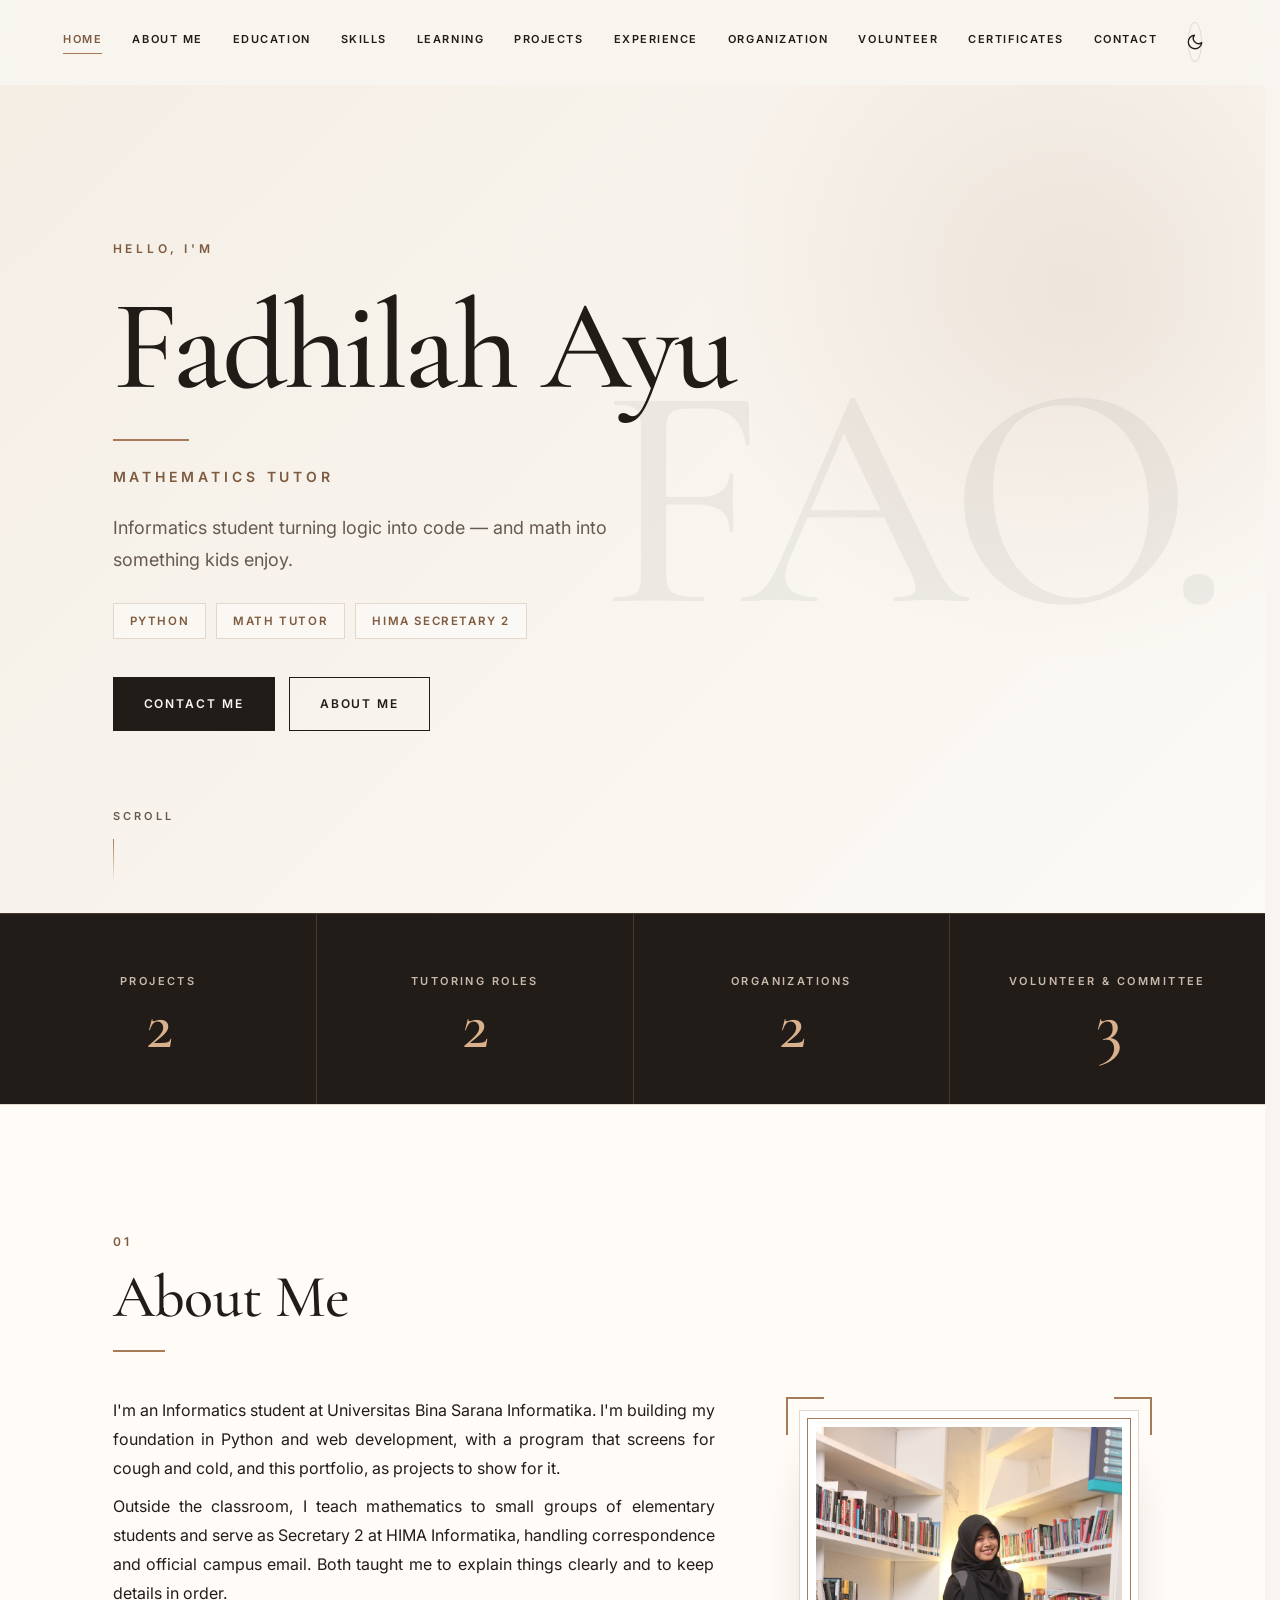
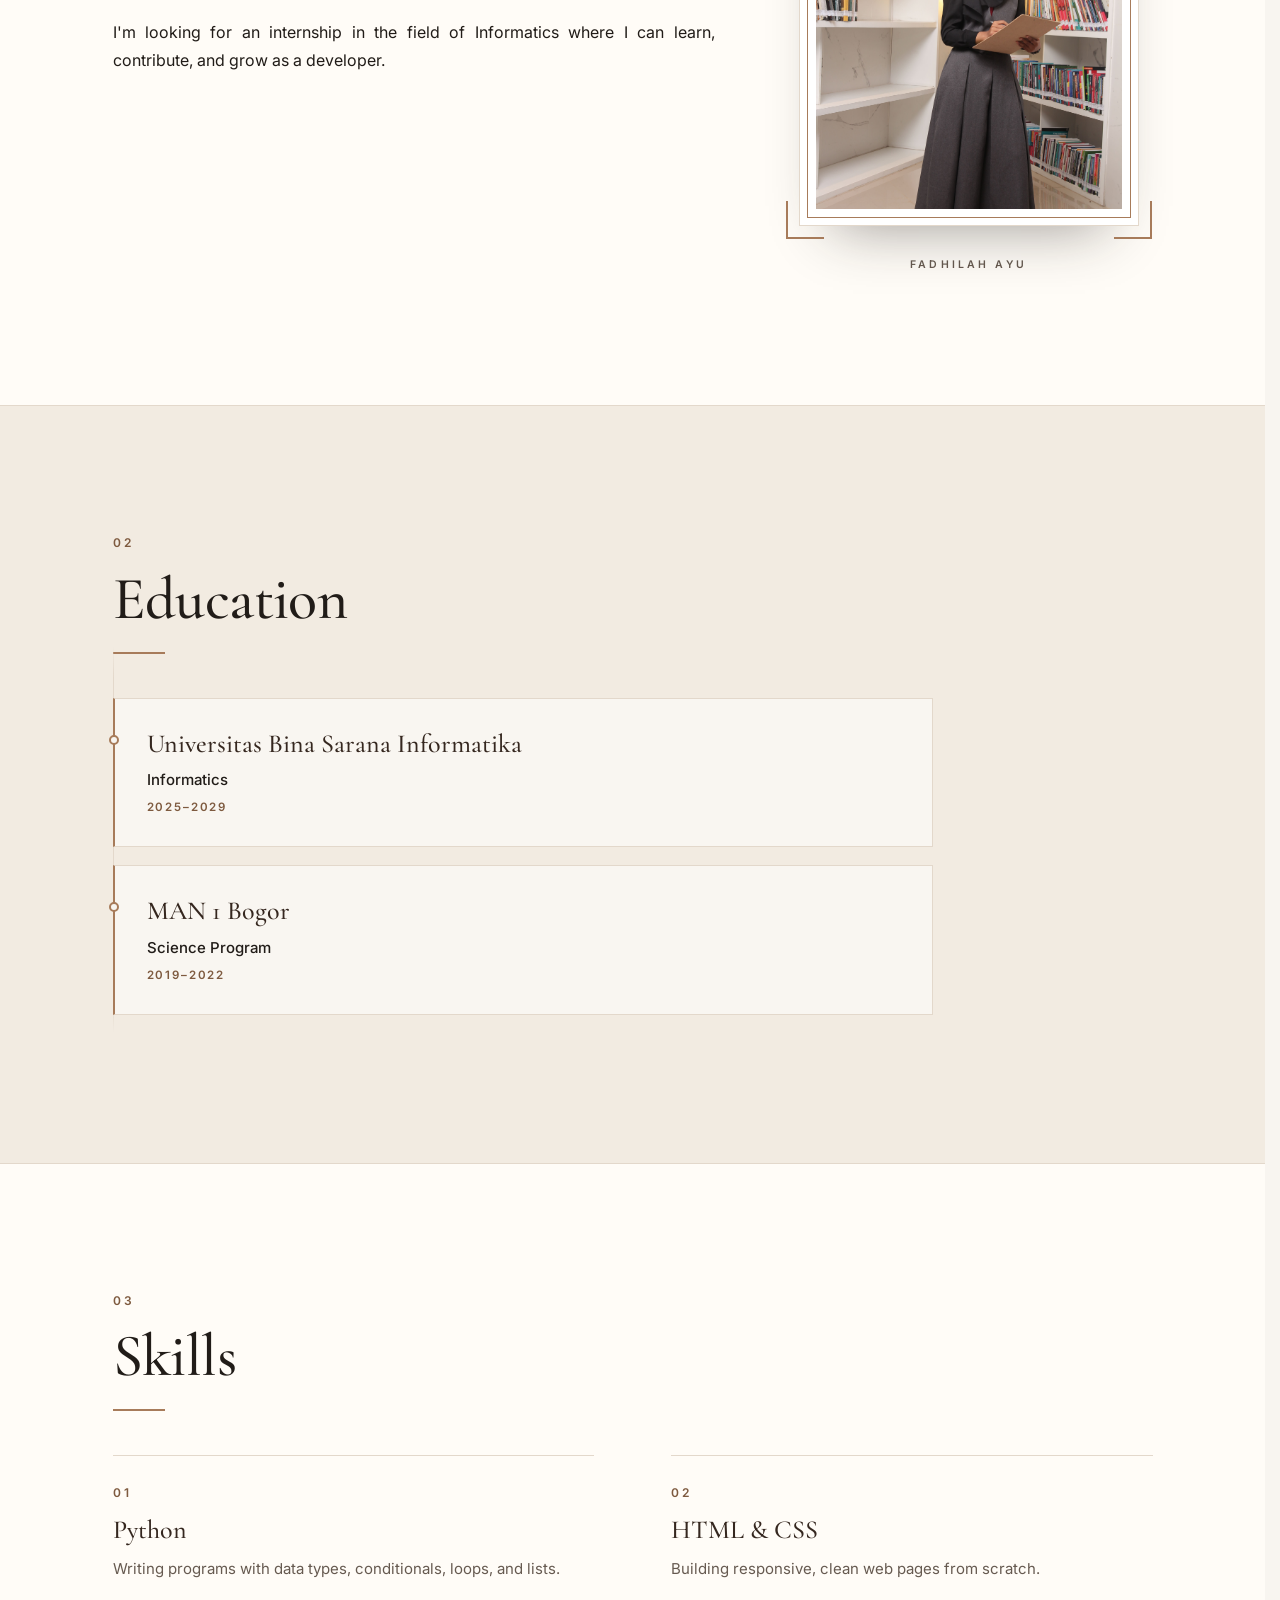
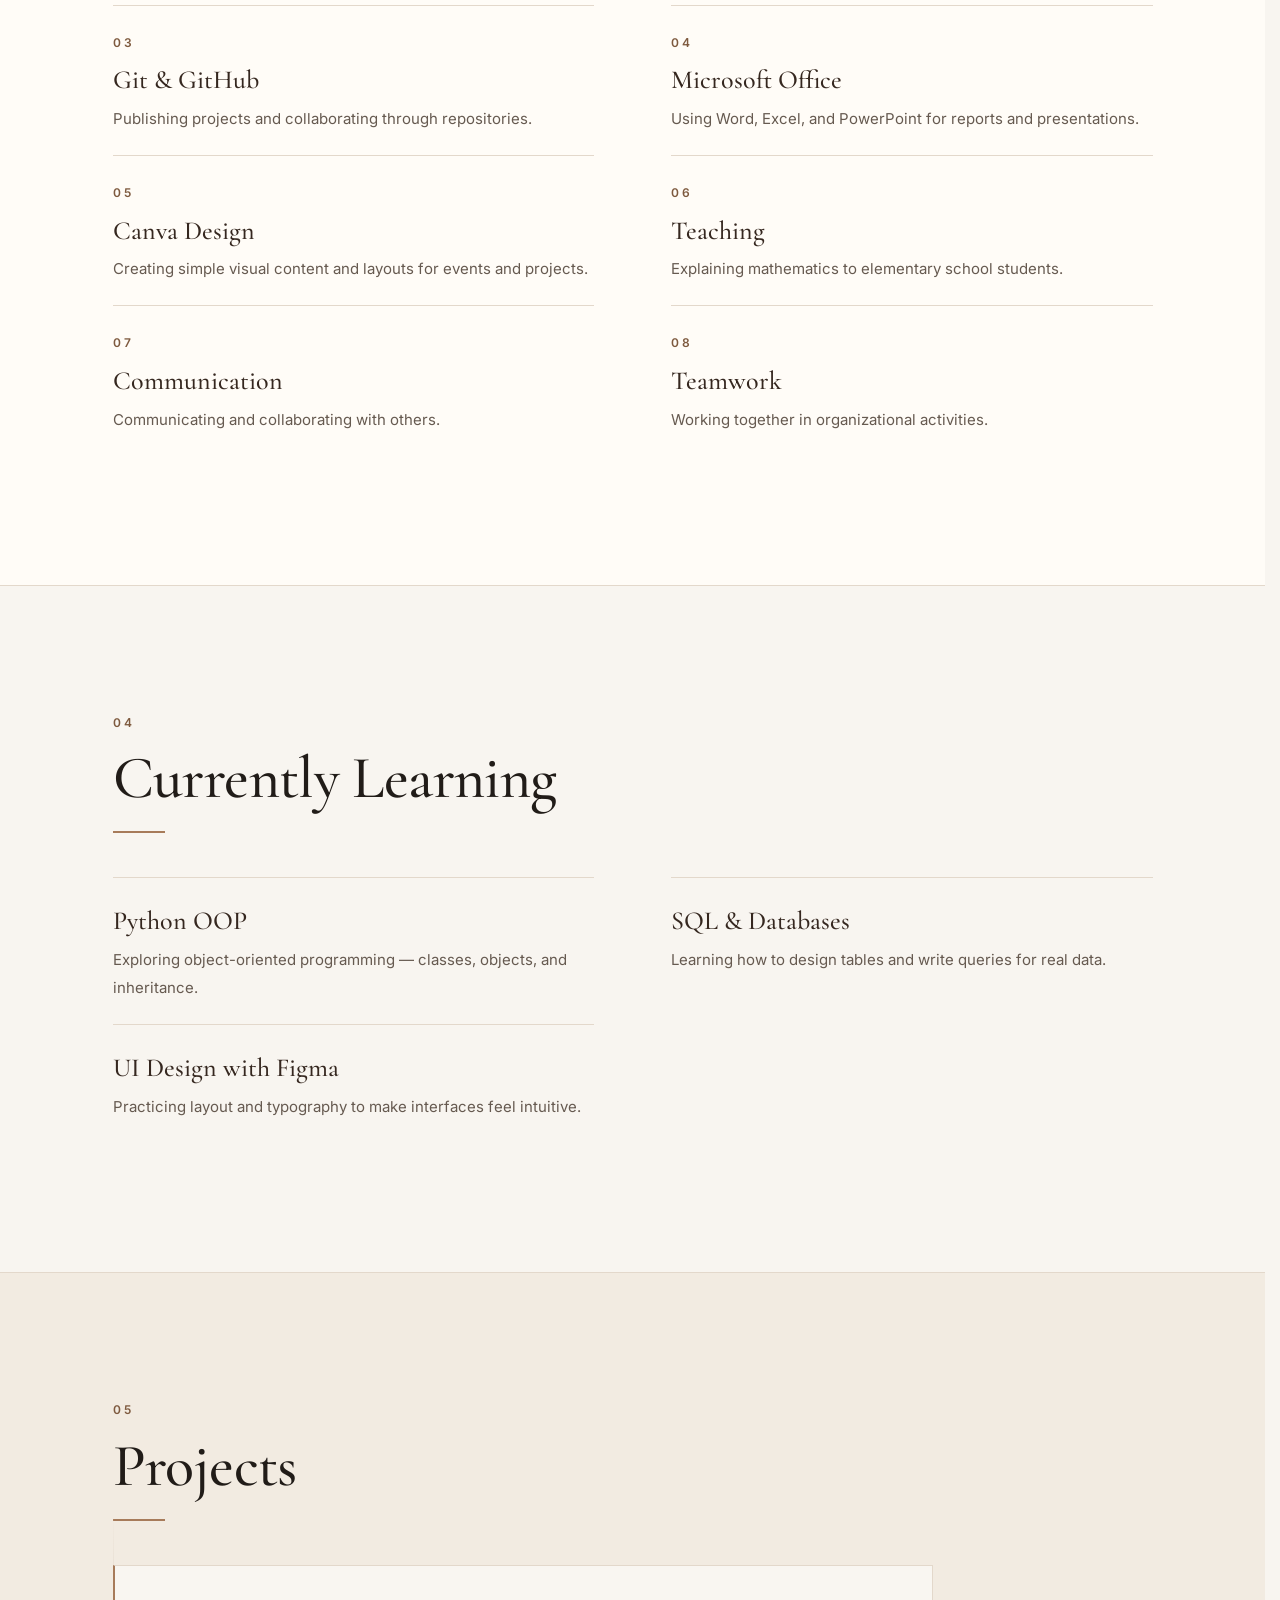
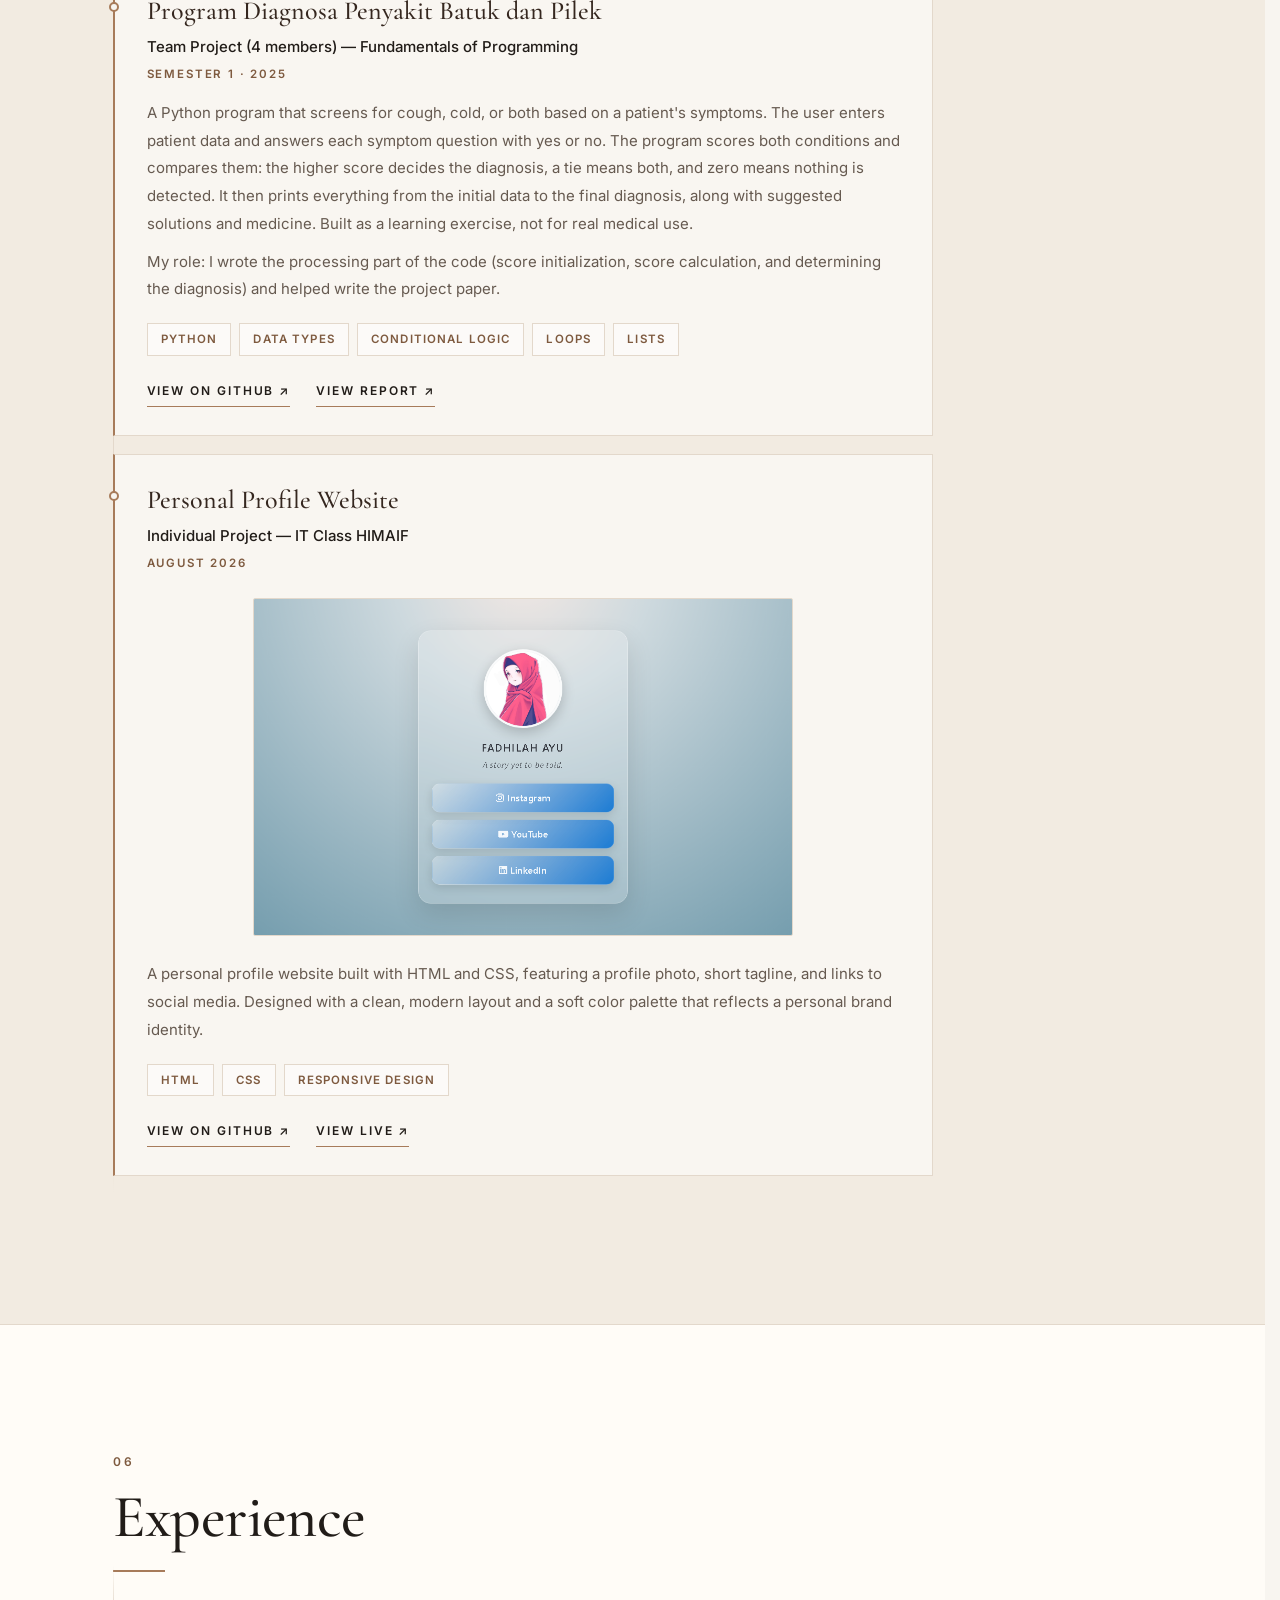
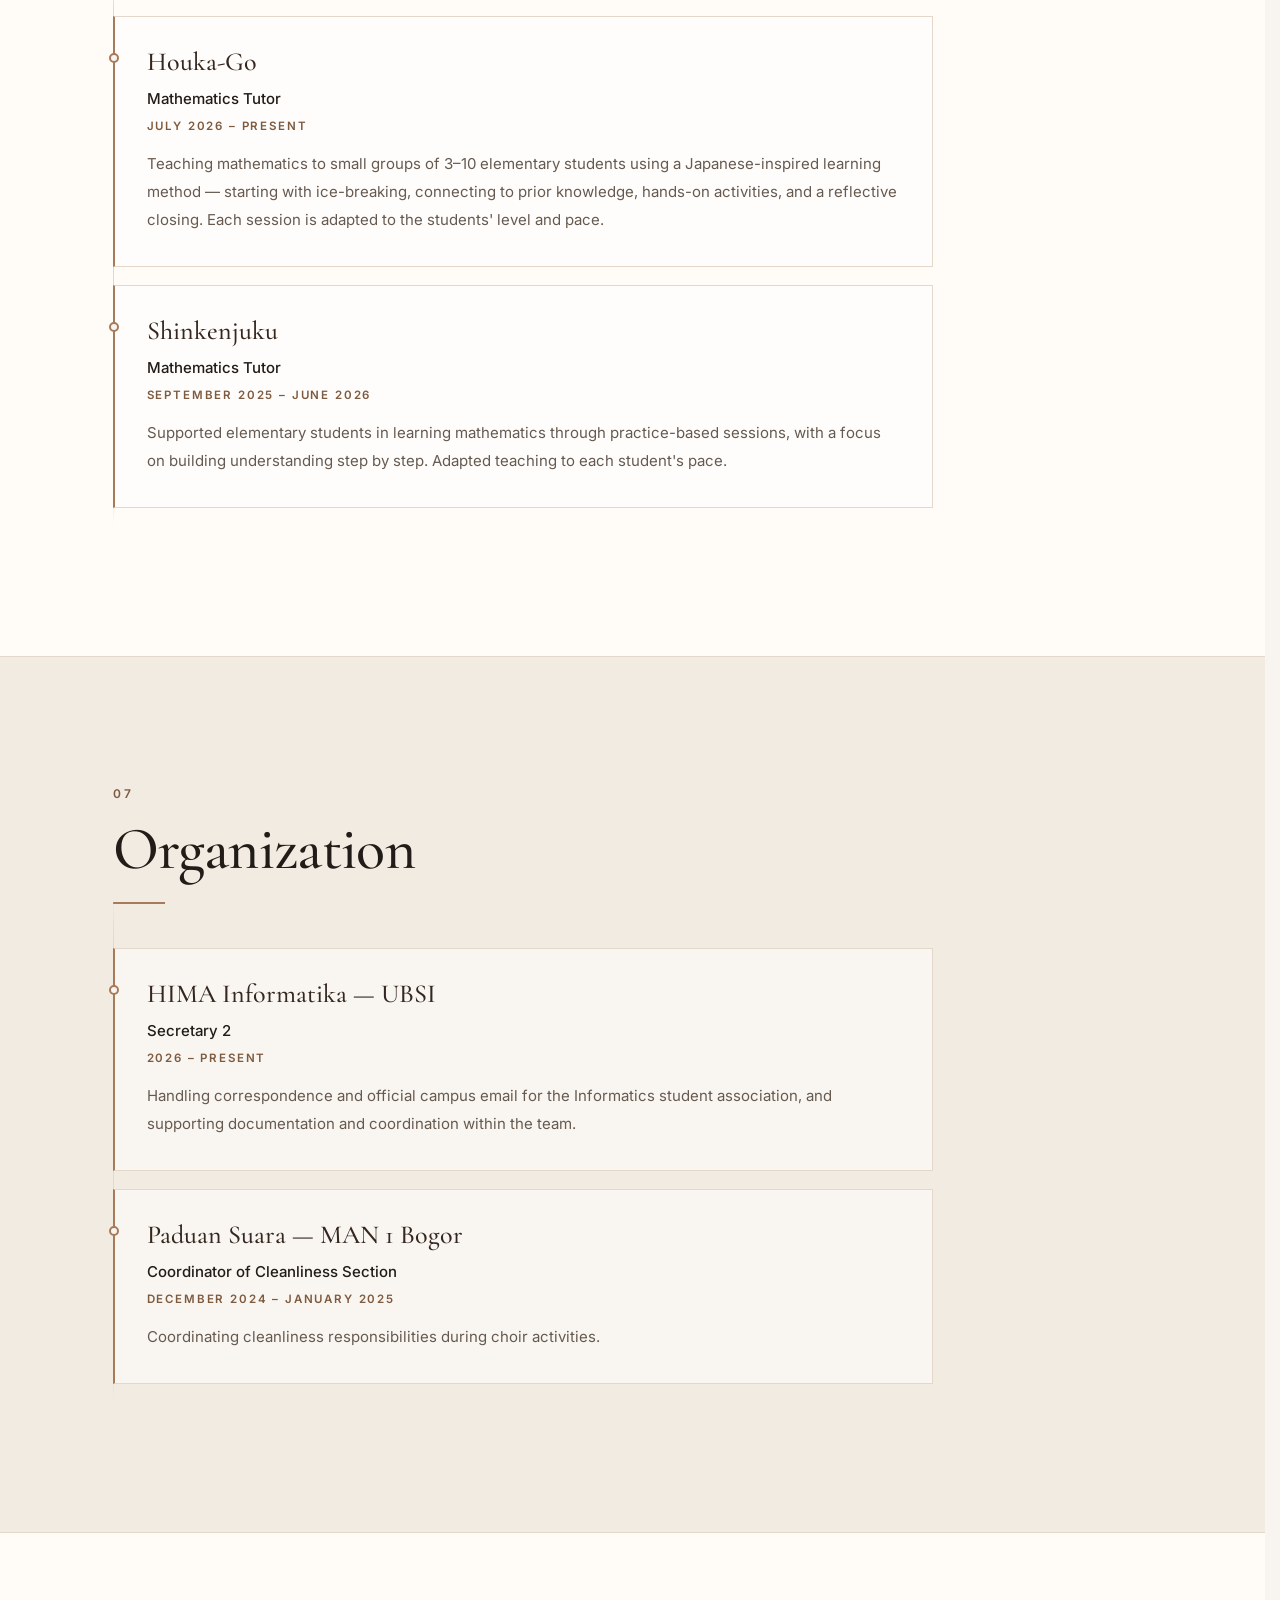
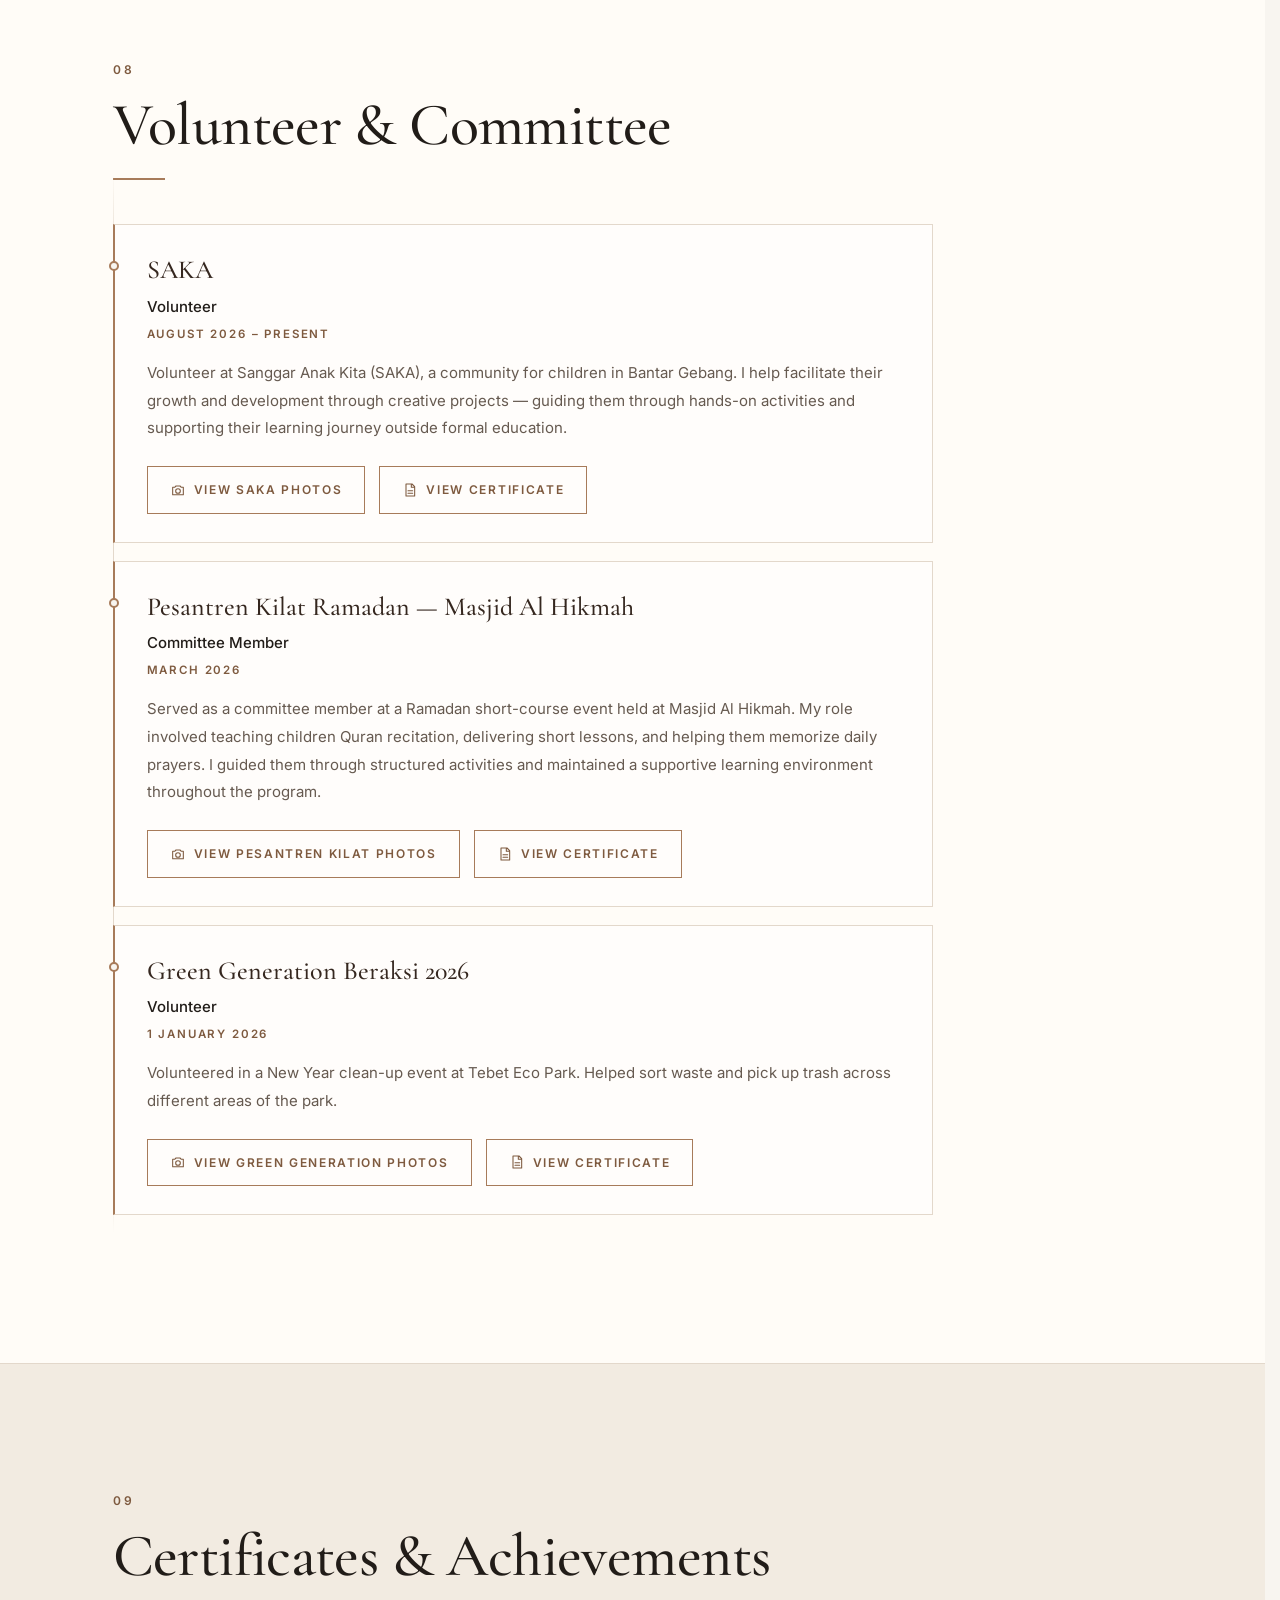
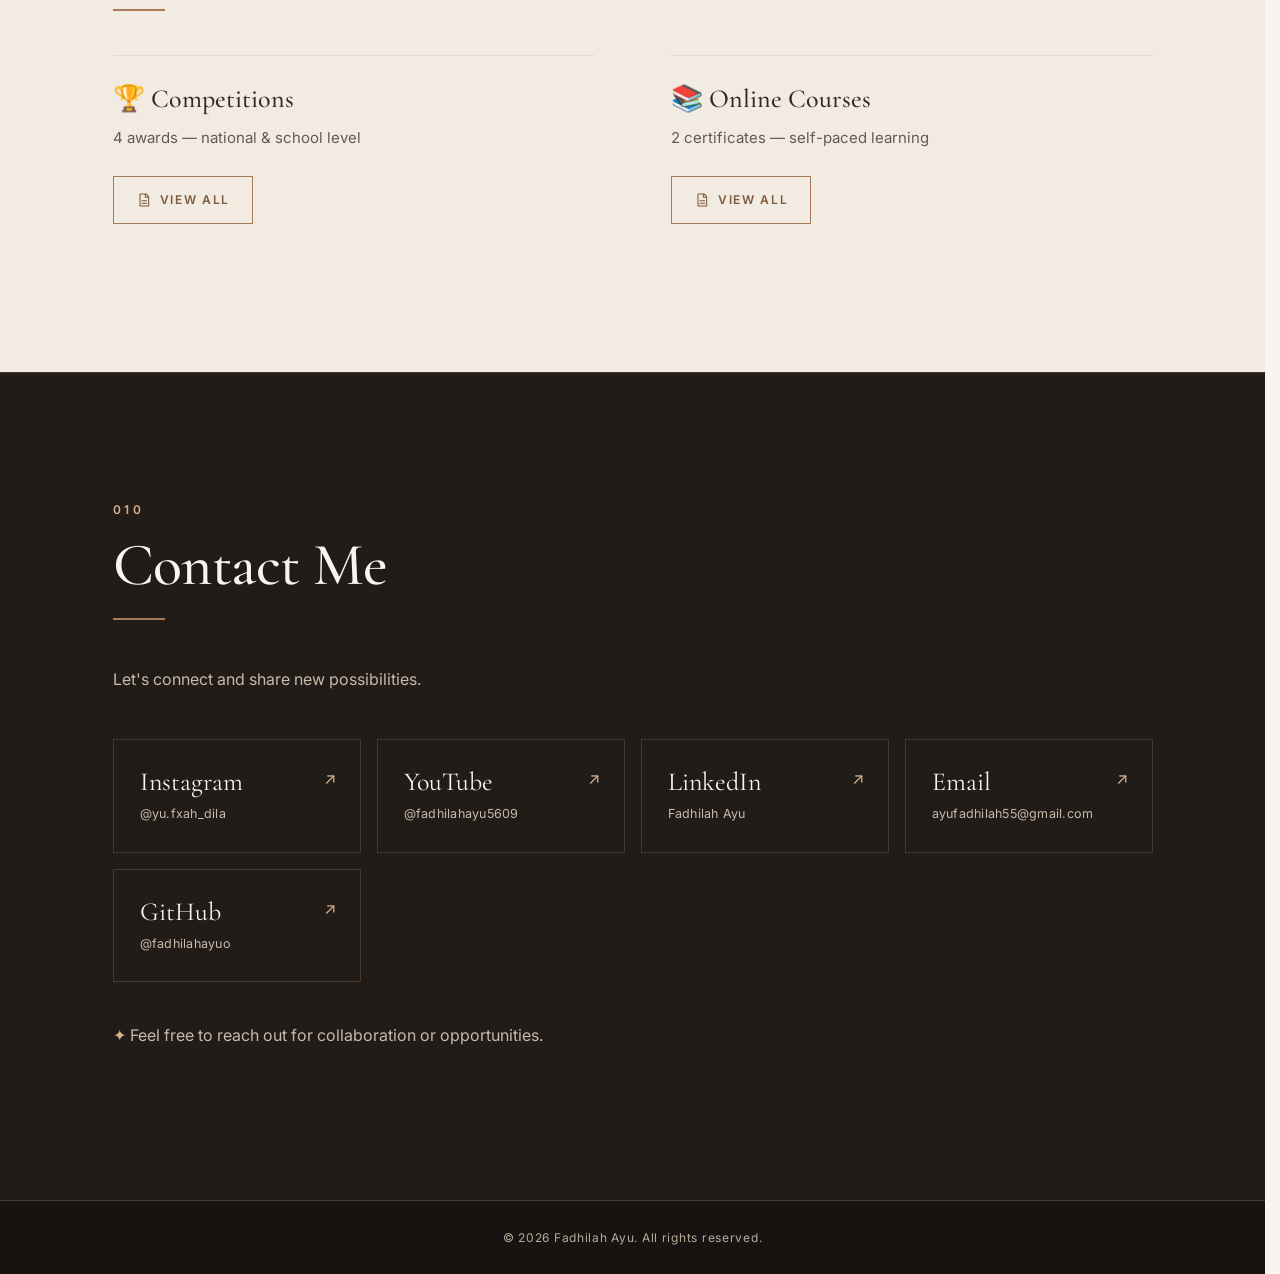
==== commit 03df1013: "Add files via upload" ====
--- a/index.html
+++ b/index.html
@@ -170,7 +170,6 @@
                     I'm building my foundation in Python and web development, with a
                     program that screens for cough and cold, and this portfolio, as
                     projects to show for it.
-                    
                 </p>
                 <p>
                     Outside the classroom, I teach mathematics to small groups of
@@ -351,9 +350,11 @@
                 <p>Mathematics Tutor</p>
                 <p>July 2026 – Present</p>
                 <p>
-                    Teaching mathematics to small groups of elementary school
-                    students (about 3–10 per session) through exercises suited
-                    to their learning levels.
+                    Teaching mathematics to small groups of 3–10 elementary
+                    students using a Japanese-inspired learning method —
+                    starting with ice-breaking, connecting to prior knowledge,
+                    hands-on activities, and a reflective closing. Each session
+                    is adapted to the students' level and pace.
                 </p>
             </div>
 
@@ -362,8 +363,10 @@
                 <p>Mathematics Tutor</p>
                 <p>September 2025 – June 2026</p>
                 <p>
-                    Supporting elementary school students in small-group sessions,
-                    guiding them through mathematics practice questions.
+                    Supported elementary students in learning mathematics
+                    through practice-based sessions, with a focus on building
+                    understanding step by step. Adapted teaching to each
+                    student's pace.
                 </p>
             </div>
         </section>
@@ -511,26 +514,68 @@
         <section id="certificates">
             <h2>Certificates &amp; Achievements</h2>
 
-            <div>
-                <h3>Digital Skills Training</h3>
-                <p>DQLab</p>
-                <p>Certificate of Completion</p>
-            </div>
-
-            <div>
-                <h3>Digital Marketing Learning Path</h3>
-                <p>MySkill</p>
-                <p>Creative Copywriting — 12 Hours</p>
-            </div>
-
-            <div>
-                <h3>Competition &amp; Volunteer Certificates</h3>
-                <p>
-                    Certificates from competitions, volunteering,
-                    and other activities.
-                </p>
-            </div>
-        </section>
+            <!-- Kategori 1: Competitions -->
+            <div>
+                <h3>🏆 Competitions</h3>
+                <p>4 awards — national &amp; school level</p>
+                <a href="#cert-competitions" class="gallery-btn" data-fancybox>
+                    <svg class="ico" viewBox="0 0 24 24" aria-hidden="true"><path d="M6 3h9l4 4v14H6zM14 3v5h5M9 13h7M9 17h7"/></svg> View All
+                </a>
+
+                <div id="cert-competitions" style="display:none;">
+                    <div class="cert-list">
+                        <a href="images/certificates/science-gen.jpg" class="cert-item" data-fancybox="competitions" data-caption="Science Generation Olympiad — Juara 1 · Fisika · 2023 · Science Generation Indonesia">
+                            <h4>🥇 Science Generation Olympiad</h4>
+                            <p>Juara 1 · Fisika · 2023</p>
+                        </a>
+
+                        <a href="images/certificates/sinyo.jpg" class="cert-item" data-fancybox="competitions" data-caption="SINYO Olympiad — Silver Medal · Informatika · 2025 · Academy Berprestasi ID">
+                            <h4>🥈 SINYO Olympiad</h4>
+                            <p>Silver Medal · Informatika · 2025</p>
+                        </a>
+
+                        <a href="images/certificates/lsi.jpg" class="cert-item" data-fancybox="competitions" data-caption="LSI National Science Olympiad — Harapan 3 · Fisika · 2023 · Lembaga Sains Indonesia">
+                            <h4>🥉 LSI National Science Olympiad</h4>
+                            <p>Harapan 3 · Fisika · 2023</p>
+                        </a>
+
+                        <a href="images/certificates/nasyid.jpg" class="cert-item" data-fancybox="competitions" data-caption="Nasyid Competition — Juara 2 · 2023 · MAN 1 Bogor">
+                            <h4>🎵 Nasyid Competition</h4>
+                            <p>Juara 2 · 2023</p>
+                        </a>
+                    </div>
+                </div>
+            </div>
+
+            <!-- Kategori 2: Online Courses -->
+            <div>
+                <h3>📚 Online Courses</h3>
+                <p>2 certificates — self-paced learning</p>
+                <a href="#cert-courses" class="gallery-btn" data-fancybox>
+                    <svg class="ico" viewBox="0 0 24 24" aria-hidden="true"><path d="M6 3h9l4 4v14H6zM14 3v5h5M9 13h7M9 17h7"/></svg> View All
+                </a>
+
+                <div id="cert-courses" style="display:none;">
+                    <div class="cert-list">
+                        <a href="images/certificates/dqlab-python-data-part-1.jpg" class="cert-item" data-fancybox="courses" data-caption="Python for Data Professional Beginner — Part 1 · DQLab · 2026">
+                            <h4>🐍 Python for Data Professional — Part 1</h4>
+                            <p>DQLab · 2026</p>
+                        </a>
+
+                        <a href="images/certificates/dqlab-python-fundamental.jpg" class="cert-item" data-fancybox="courses" data-caption="Python Fundamental for Data Science · DQLab · 2026">
+                            <h4>🐍 Python Fundamental for Data Science</h4>
+                            <p>DQLab · 2026</p>
+                        </a>
+
+                        <a href="images/certificates/myskill.jpg" class="cert-item" data-fancybox="courses" data-caption="Digital Marketing Learning Path — MySkill · 2025 · Creative Copywriting — 12 Hours">
+                            <h4>📜 Digital Marketing Learning Path</h4>
+                            <p>MySkill · 2025</p>
+                        </a>
+                    </div>
+                </div>
+            </div>
+        </section>
+
 
         <section id="contact">
             <h2>Contact Me</h2>
--- a/style.css
+++ b/style.css
@@ -1883,4 +1883,44 @@
     stroke-width: 1.6;
     stroke-linecap: round;
     stroke-linejoin: round;
+}
+
+/* ===== Certificates List ===== */
+.cert-list {
+    display: flex;
+    flex-direction: column;
+    gap: 10px;
+    padding: 8px;
+    max-width: 600px;
+}
+
+.cert-item {
+    display: block;
+    padding: 16px 22px;
+    border-left: 2px solid var(--bronze);
+    background: rgba(255, 255, 255, 0.05);
+    text-decoration: none;
+    color: inherit;
+    transition: background 0.3s ease, transform 0.3s var(--ease);
+    cursor: pointer;
+}
+
+.cert-item:hover {
+    background: rgba(167, 123, 90, 0.15);
+    transform: translateX(4px);
+}
+
+.cert-item h4 {
+    margin: 0 0 4px;
+    font-family: var(--serif);
+    font-size: 18px;
+    font-weight: 500;
+    color: #F8F5F0;        /* ← terang, bukan var(--ivory) */
+}
+
+.cert-item p {
+    margin: 0;
+    font-size: 13px;
+    color: #D9B18C;        /* ← bronze light (udah OK) */
+    letter-spacing: 0.04em;
 }
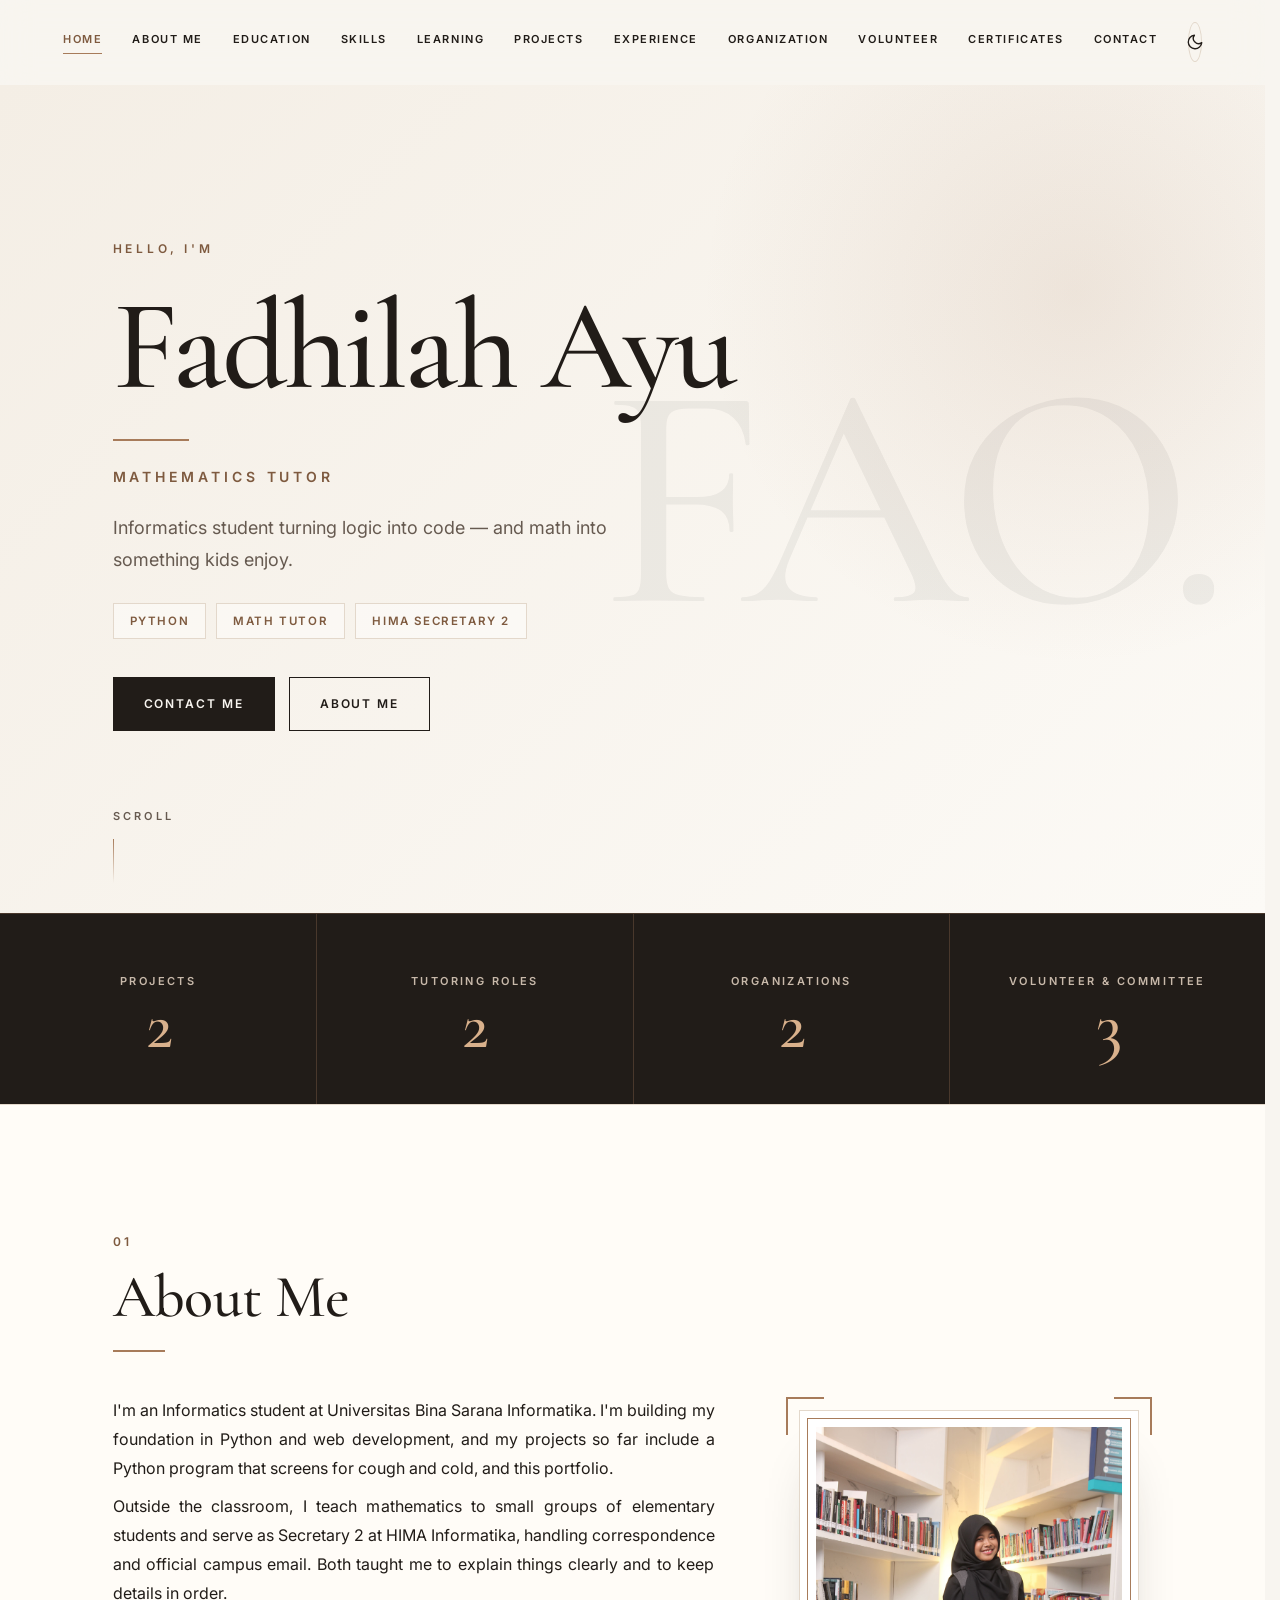
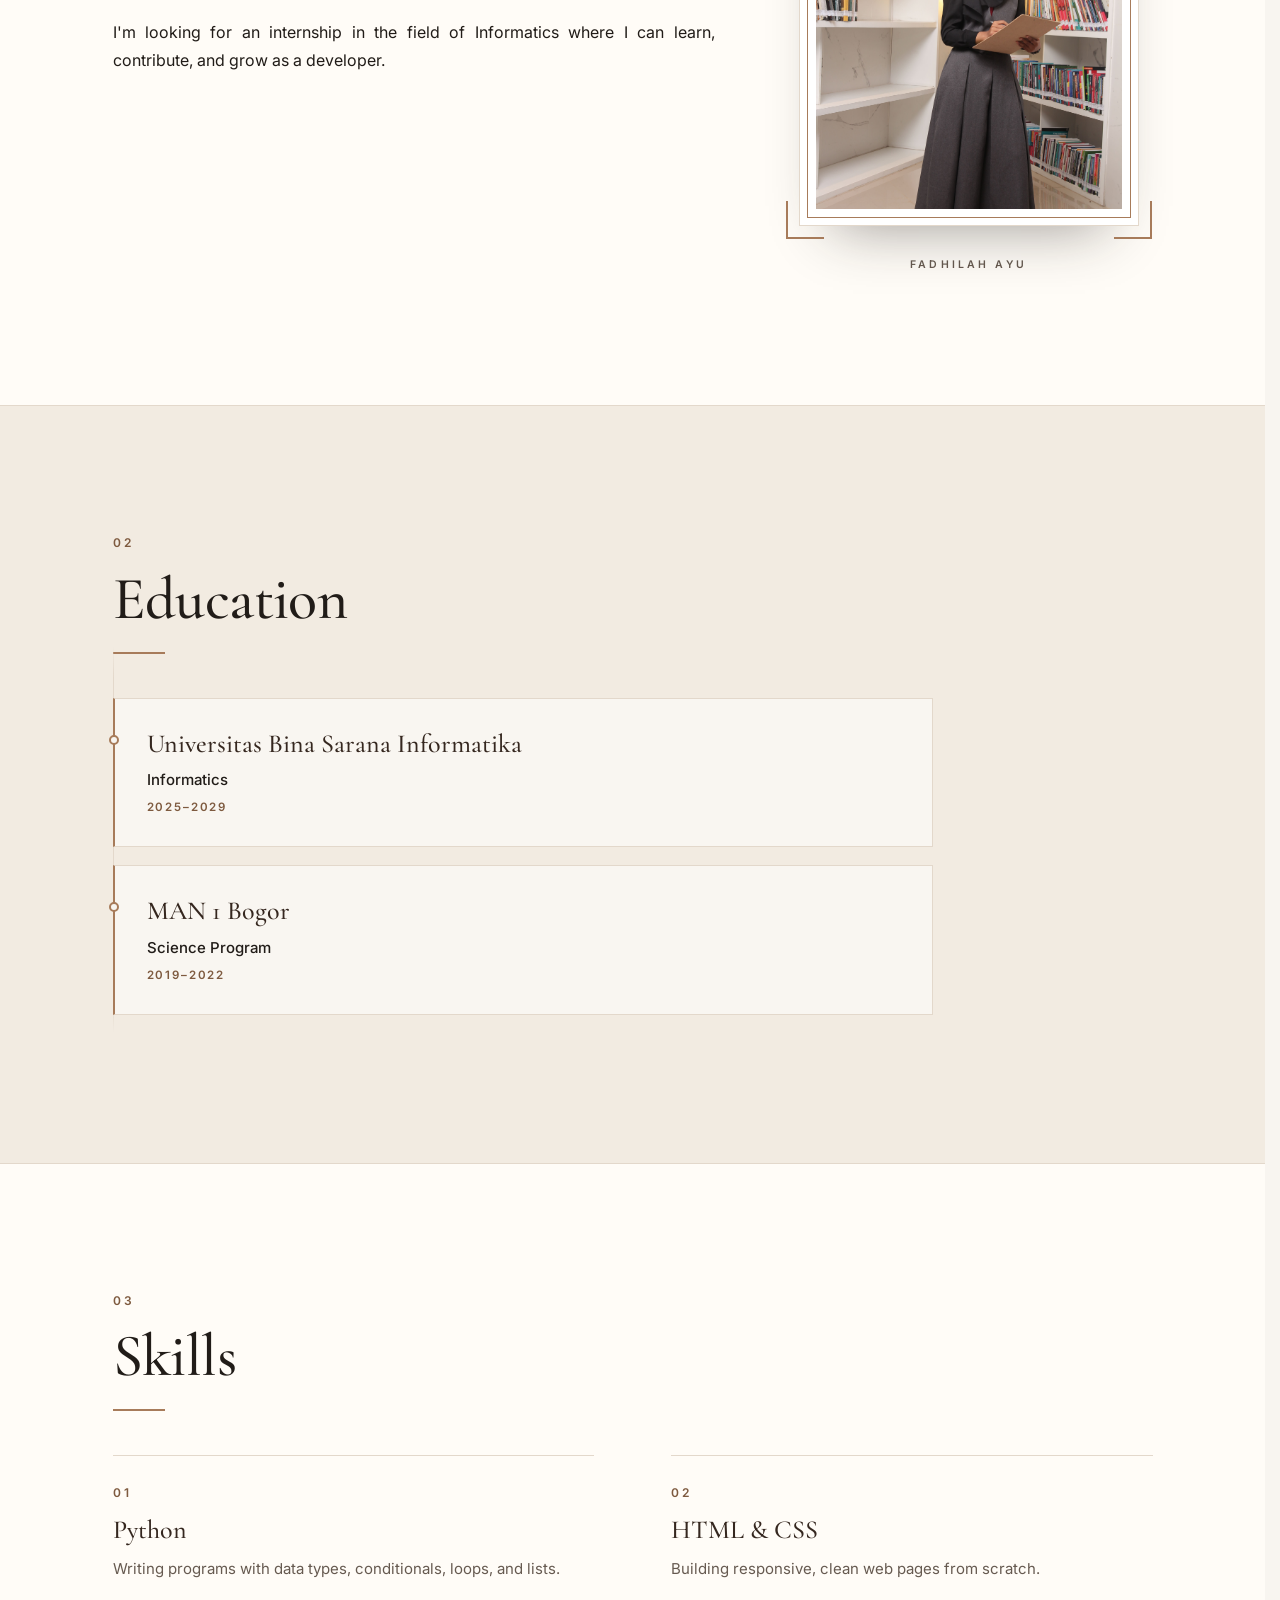
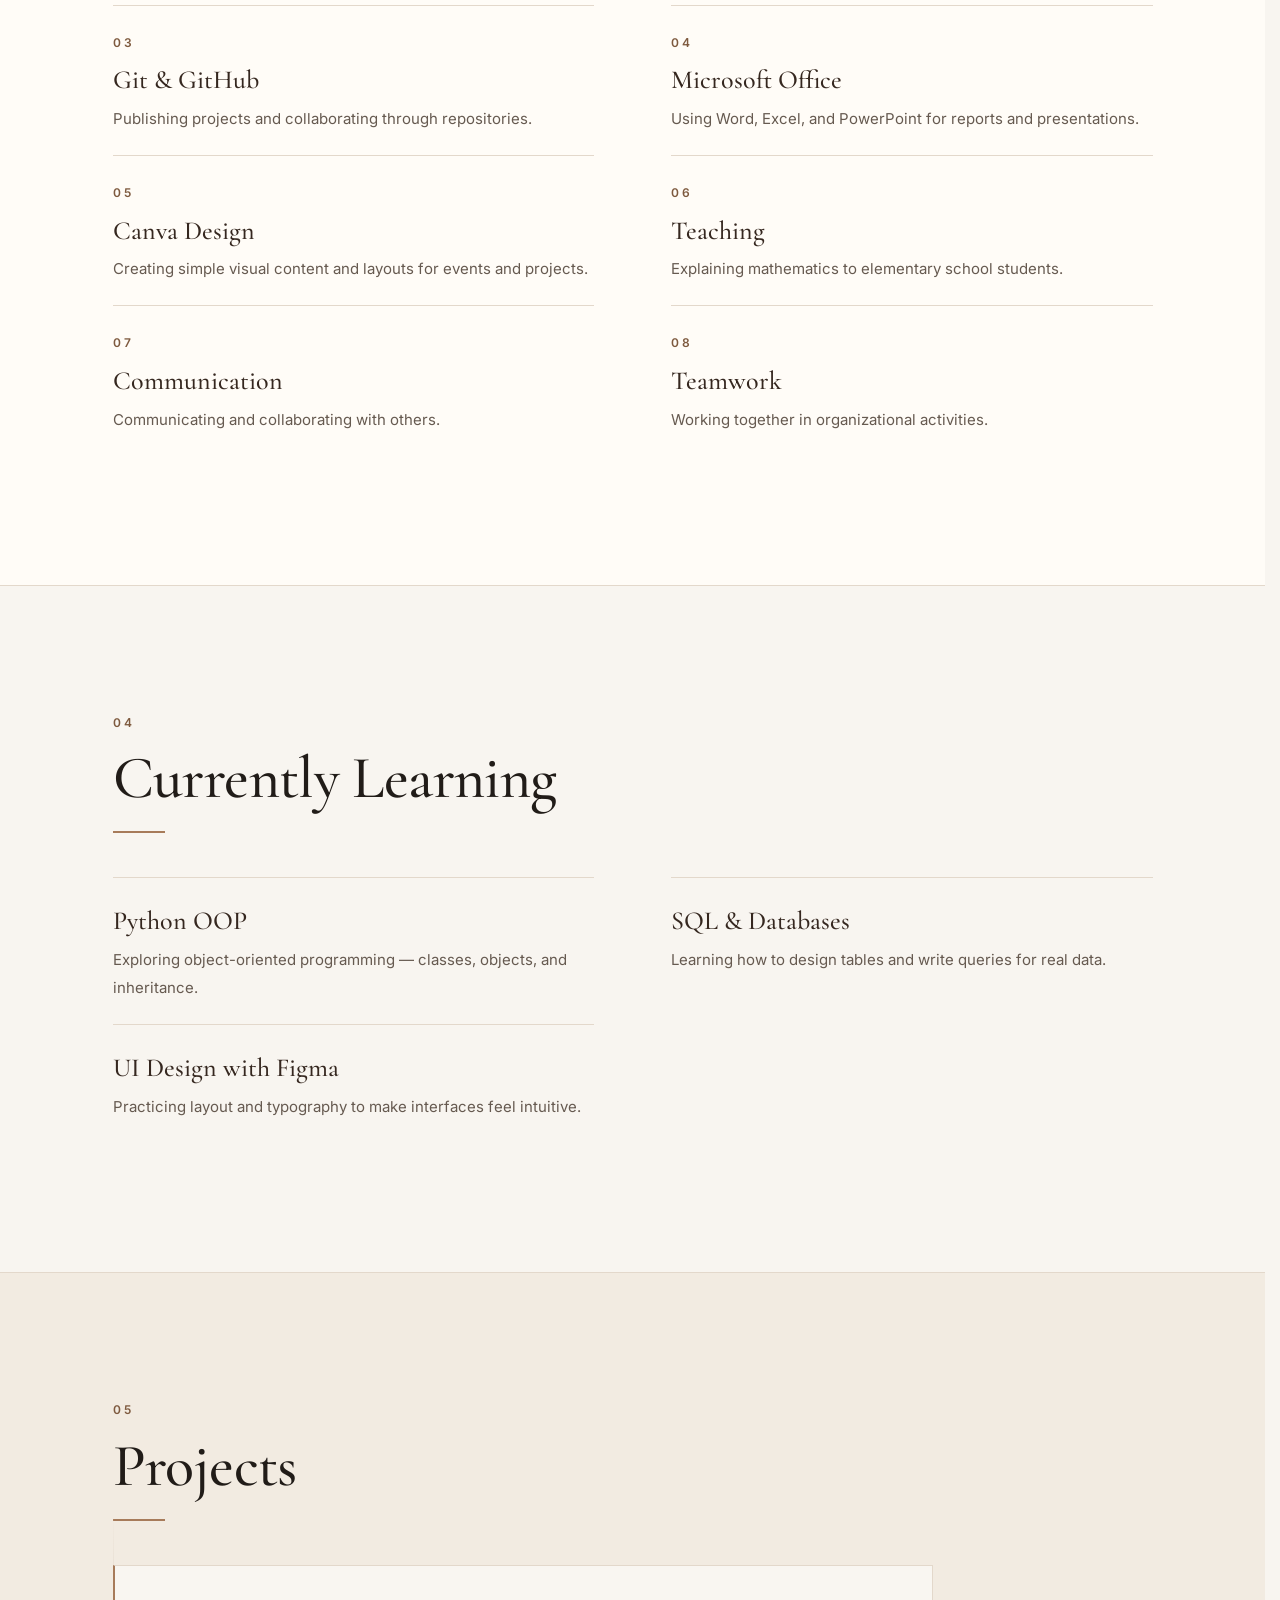
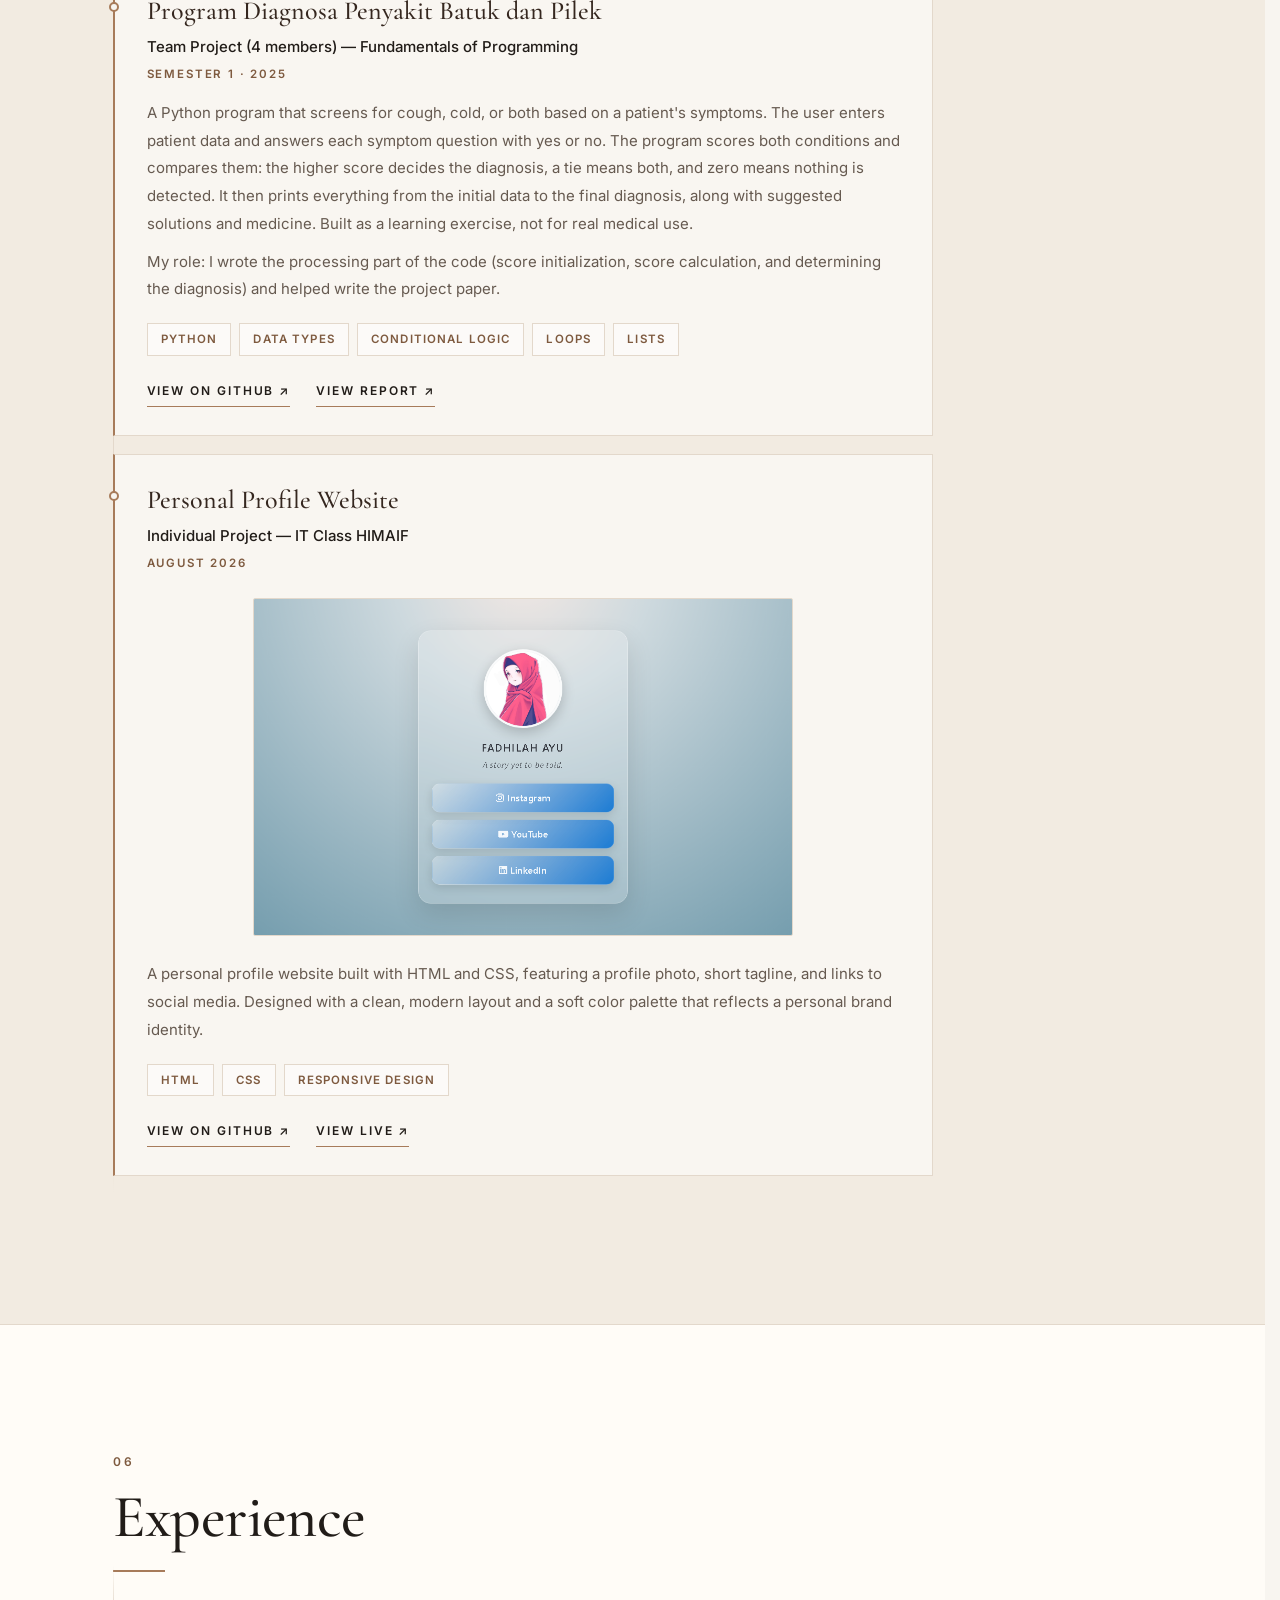
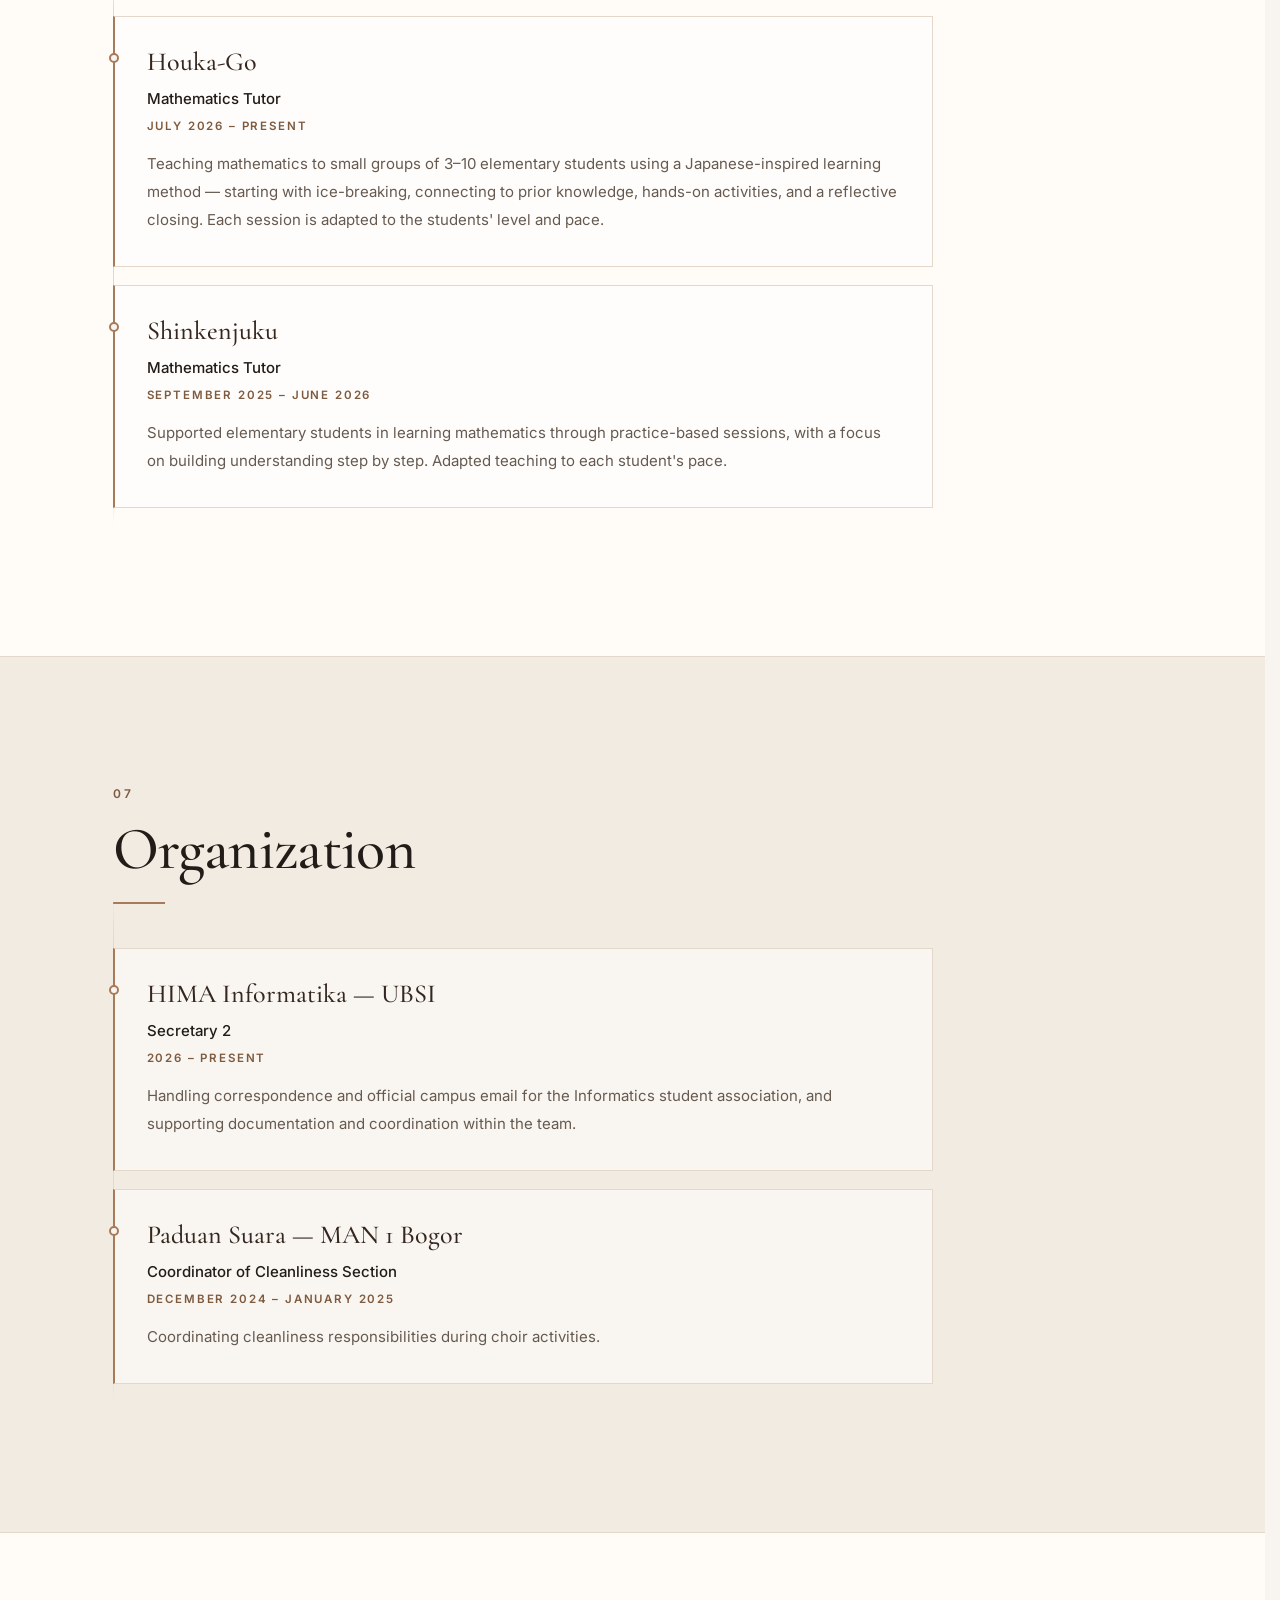
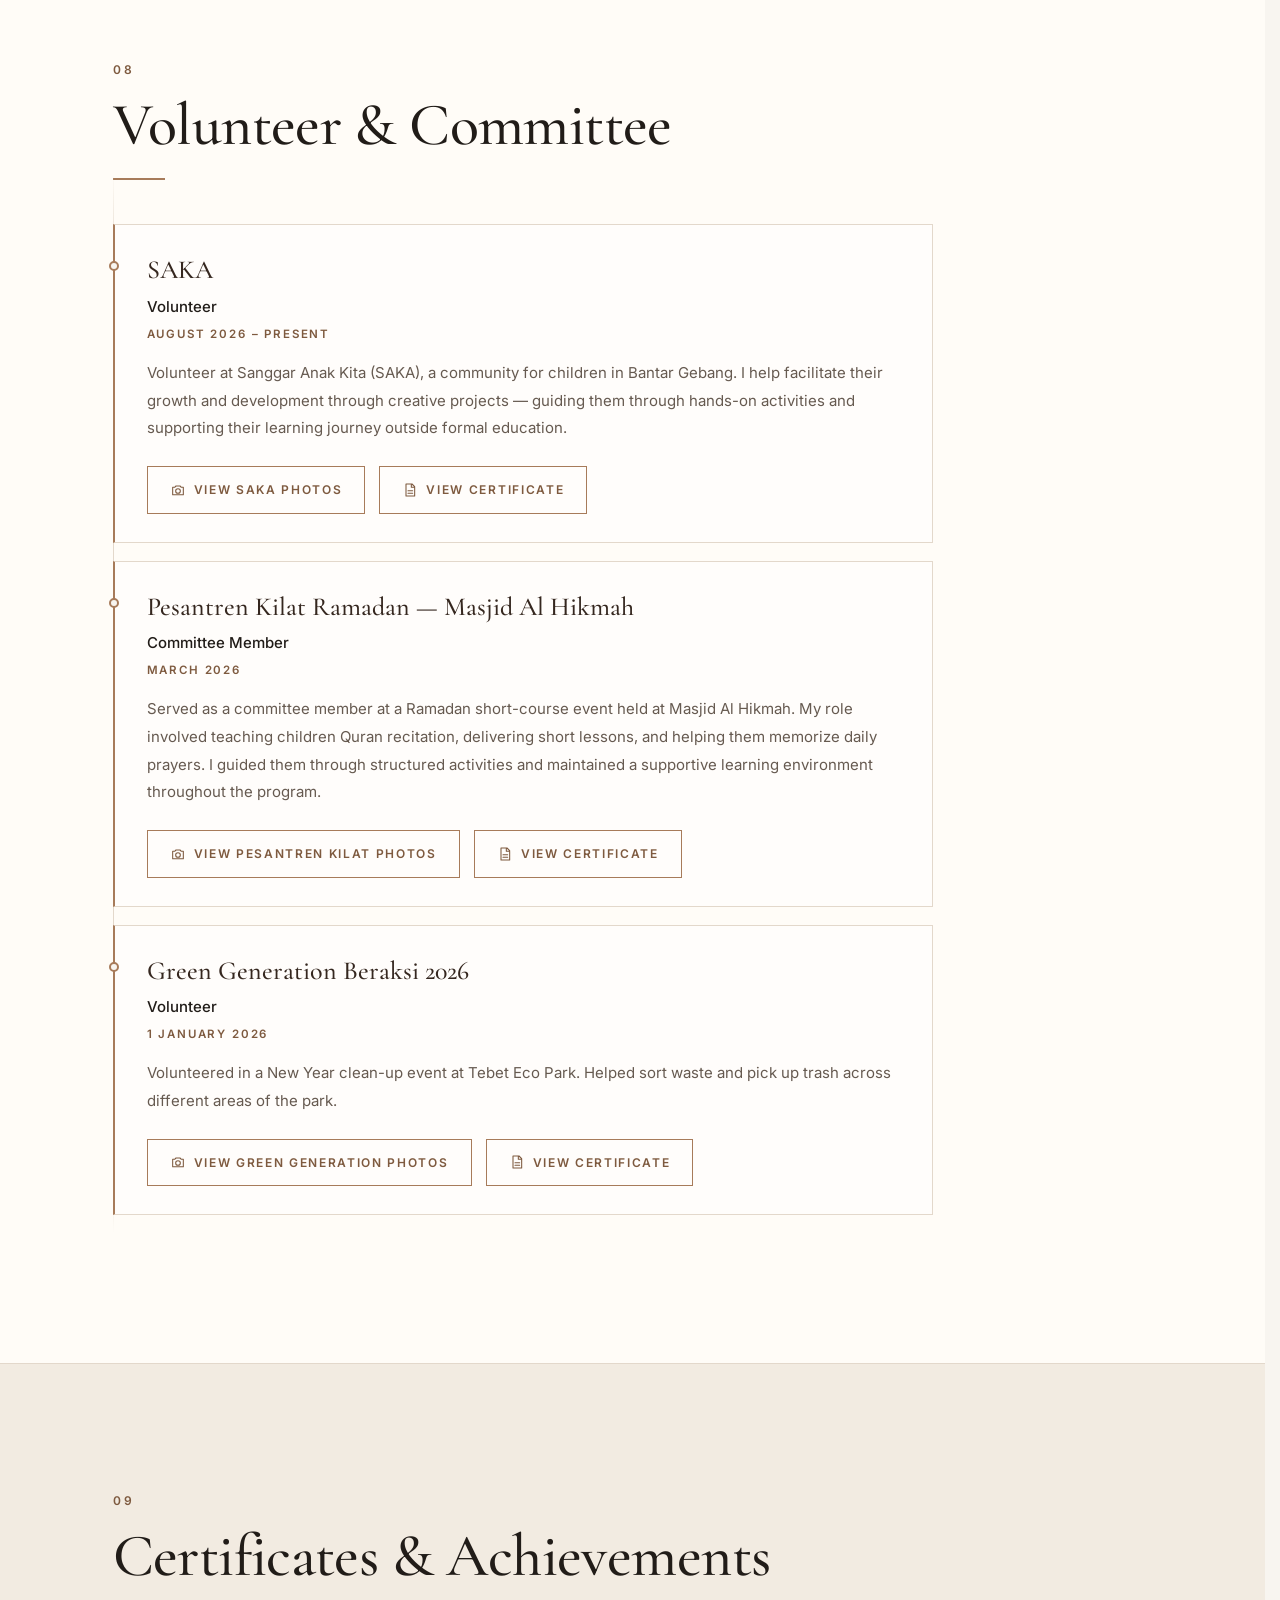
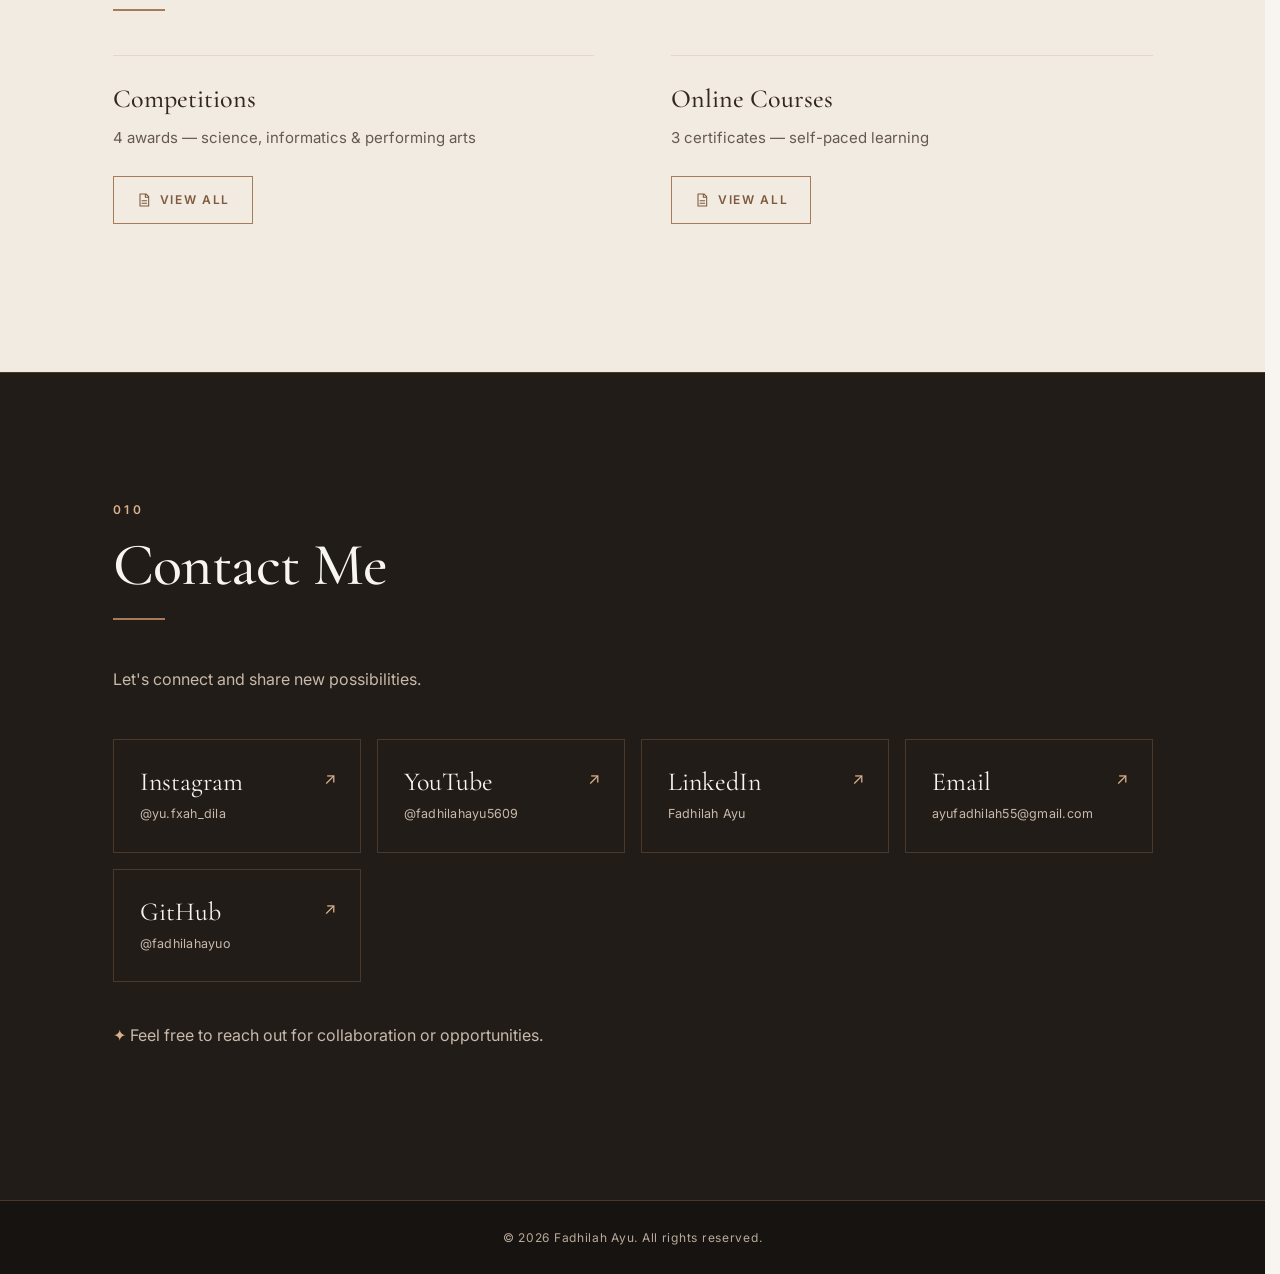
==== commit 54733033: "Add files via upload" ====
--- a/index.html
+++ b/index.html
@@ -67,7 +67,7 @@
         "@type": "CollegeOrUniversity",
         "name": "Universitas Bina Sarana Informatika"
       },
-      "knowsAbout": ["Python", "Mathematics Tutoring", "Digital Literacy"]
+      "knowsAbout": ["Python", "HTML", "CSS", "Mathematics Tutoring"]
     }
     </script>
 </head>
@@ -167,9 +167,9 @@
             <div class="about-text">
                 <p>
                     I'm an Informatics student at Universitas Bina Sarana Informatika.
-                    I'm building my foundation in Python and web development, with a
-                    program that screens for cough and cold, and this portfolio, as
-                    projects to show for it.
+                    I'm building my foundation in Python and web development, and my
+                    projects so far include a Python program that screens for cough
+                    and cold, and this portfolio.
                 </p>
                 <p>
                     Outside the classroom, I teach mathematics to small groups of
@@ -265,7 +265,7 @@
             </div>
 
             <div>
-                <h3>SQL & Databases</h3>
+                <h3>SQL &amp; Databases</h3>
                 <p>Learning how to design tables and write queries for real data.</p>
             </div>
 
@@ -319,7 +319,7 @@
                 <p>August 2026</p>
 
                 <figure class="project-media">
-                    <img src="project-2.png" alt="Screenshot of Personal Profile Website">
+                    <img src="project-2.png" alt="Screenshot of Personal Profile Website" loading="lazy">
                 </figure>
             
                 <p>
@@ -422,16 +422,16 @@
                 <div id="gallery-saka" style="display:none;">
                     <div class="gallery-grid">
                         <a href="images/saka-1.jpg" data-fancybox="saka-full">
-                            <img src="images/saka-1.jpg" alt="SAKA 1">
+                            <img src="images/saka-1.jpg" alt="SAKA 1" loading="lazy">
                         </a>
                         <a href="images/saka-2.jpg" data-fancybox="saka-full">
-                            <img src="images/saka-2.jpg" alt="SAKA 2">
+                            <img src="images/saka-2.jpg" alt="SAKA 2" loading="lazy">
                         </a>
                         <a href="images/saka-3.jpg" data-fancybox="saka-full">
-                            <img src="images/saka-3.jpg" alt="SAKA 3">
+                            <img src="images/saka-3.jpg" alt="SAKA 3" loading="lazy">
                         </a>
                         <a href="images/saka-4.jpg" data-fancybox="saka-full">
-                            <img src="images/saka-4.jpg" alt="SAKA 4">
+                            <img src="images/saka-4.jpg" alt="SAKA 4" loading="lazy">
                         </a>
                     </div>
                 </div>
@@ -461,19 +461,19 @@
                 <div id="gallery-pesantren" style="display:none;">
                     <div class="gallery-grid">
                         <a href="images/pesantren-1.jpg" data-fancybox="pesantren-full">
-                            <img src="images/pesantren-1.jpg" alt="Pesantren Kilat 1">
+                            <img src="images/pesantren-1.jpg" alt="Pesantren Kilat 1" loading="lazy">
                         </a>
                         <a href="images/pesantren-2.jpg" data-fancybox="pesantren-full">
-                            <img src="images/pesantren-2.jpg" alt="Pesantren Kilat 2">
+                            <img src="images/pesantren-2.jpg" alt="Pesantren Kilat 2" loading="lazy">
                         </a>
                         <a href="images/pesantren-3.jpg" data-fancybox="pesantren-full">
-                            <img src="images/pesantren-3.jpg" alt="Pesantren Kilat 3">
+                            <img src="images/pesantren-3.jpg" alt="Pesantren Kilat 3" loading="lazy">
                         </a>
                         <a href="images/pesantren-4.jpg" data-fancybox="pesantren-full">
-                            <img src="images/pesantren-4.jpg" alt="Pesantren Kilat 4">
+                            <img src="images/pesantren-4.jpg" alt="Pesantren Kilat 4" loading="lazy">
                         </a>
                         <a href="images/pesantren-5.jpg" data-fancybox="pesantren-full">
-                            <img src="images/pesantren-5.jpg" alt="Pesantren Kilat 5">
+                            <img src="images/pesantren-5.jpg" alt="Pesantren Kilat 5" loading="lazy">
                         </a>
                     </div>
                 </div>
@@ -500,10 +500,10 @@
                 <div id="gallery-green" style="display:none;">
                     <div class="gallery-grid">
                         <a href="images/green-1.jpg" data-fancybox="green-full">
-                            <img src="images/green-1.jpg" alt="Green Generation 1">
+                            <img src="images/green-1.jpg" alt="Green Generation 1" loading="lazy">
                         </a>
                         <a href="images/green-2.jpg" data-fancybox="green-full">
-                            <img src="images/green-2.jpg" alt="Green Generation 2">
+                            <img src="images/green-2.jpg" alt="Green Generation 2" loading="lazy">
                         </a>
                     </div>
                 </div>
@@ -516,32 +516,32 @@
 
             <!-- Kategori 1: Competitions -->
             <div>
-                <h3>🏆 Competitions</h3>
-                <p>4 awards — national &amp; school level</p>
+                <h3>Competitions</h3>
+                <p>4 awards — science, informatics &amp; performing arts</p>
                 <a href="#cert-competitions" class="gallery-btn" data-fancybox>
                     <svg class="ico" viewBox="0 0 24 24" aria-hidden="true"><path d="M6 3h9l4 4v14H6zM14 3v5h5M9 13h7M9 17h7"/></svg> View All
                 </a>
 
                 <div id="cert-competitions" style="display:none;">
                     <div class="cert-list">
-                        <a href="images/certificates/science-gen.jpg" class="cert-item" data-fancybox="competitions" data-caption="Science Generation Olympiad — Juara 1 · Fisika · 2023 · Science Generation Indonesia">
-                            <h4>🥇 Science Generation Olympiad</h4>
-                            <p>Juara 1 · Fisika · 2023</p>
-                        </a>
-
-                        <a href="images/certificates/sinyo.jpg" class="cert-item" data-fancybox="competitions" data-caption="SINYO Olympiad — Silver Medal · Informatika · 2025 · Academy Berprestasi ID">
-                            <h4>🥈 SINYO Olympiad</h4>
-                            <p>Silver Medal · Informatika · 2025</p>
-                        </a>
-
-                        <a href="images/certificates/lsi.jpg" class="cert-item" data-fancybox="competitions" data-caption="LSI National Science Olympiad — Harapan 3 · Fisika · 2023 · Lembaga Sains Indonesia">
-                            <h4>🥉 LSI National Science Olympiad</h4>
-                            <p>Harapan 3 · Fisika · 2023</p>
-                        </a>
-
-                        <a href="images/certificates/nasyid.jpg" class="cert-item" data-fancybox="competitions" data-caption="Nasyid Competition — Juara 2 · 2023 · MAN 1 Bogor">
-                            <h4>🎵 Nasyid Competition</h4>
-                            <p>Juara 2 · 2023</p>
+                        <a href="images/certificates/sinyo.jpg" class="cert-item" data-fancybox="competitions" data-caption="SINYO Olympiad — Silver Medal · Informatics · 2025 · Academy Berprestasi ID">
+                            <h4>SINYO Olympiad</h4>
+                            <p>Silver Medal · Informatics · 2025</p>
+                        </a>
+
+                        <a href="images/certificates/science-gen.jpg" class="cert-item" data-fancybox="competitions" data-caption="Science Generation Olympiad — 1st Place · Physics · 2023 · Science Generation Indonesia">
+                            <h4>Science Generation Olympiad</h4>
+                            <p>1st Place · Physics · 2023</p>
+                        </a>
+
+                        <a href="images/certificates/lsi.jpg" class="cert-item" data-fancybox="competitions" data-caption="LSI National Science Olympiad — Harapan 3 (Honorable Mention) · Physics · 2023 · Lembaga Sains Indonesia">
+                            <h4>LSI National Science Olympiad</h4>
+                            <p>Harapan 3 (Honorable Mention) · Physics · 2023</p>
+                        </a>
+
+                        <a href="images/certificates/nasyid.jpg" class="cert-item" data-fancybox="competitions" data-caption="Nasyid Competition — 2nd Place · 2023 · MAN 1 Bogor">
+                            <h4>Nasyid Competition</h4>
+                            <p>2nd Place · 2023</p>
                         </a>
                     </div>
                 </div>
@@ -549,8 +549,8 @@
 
             <!-- Kategori 2: Online Courses -->
             <div>
-                <h3>📚 Online Courses</h3>
-                <p>2 certificates — self-paced learning</p>
+                <h3>Online Courses</h3>
+                <p>3 certificates — self-paced learning</p>
                 <a href="#cert-courses" class="gallery-btn" data-fancybox>
                     <svg class="ico" viewBox="0 0 24 24" aria-hidden="true"><path d="M6 3h9l4 4v14H6zM14 3v5h5M9 13h7M9 17h7"/></svg> View All
                 </a>
@@ -558,17 +558,17 @@
                 <div id="cert-courses" style="display:none;">
                     <div class="cert-list">
                         <a href="images/certificates/dqlab-python-data-part-1.jpg" class="cert-item" data-fancybox="courses" data-caption="Python for Data Professional Beginner — Part 1 · DQLab · 2026">
-                            <h4>🐍 Python for Data Professional — Part 1</h4>
+                            <h4>Python for Data Professional — Part 1</h4>
                             <p>DQLab · 2026</p>
                         </a>
 
                         <a href="images/certificates/dqlab-python-fundamental.jpg" class="cert-item" data-fancybox="courses" data-caption="Python Fundamental for Data Science · DQLab · 2026">
-                            <h4>🐍 Python Fundamental for Data Science</h4>
+                            <h4>Python Fundamental for Data Science</h4>
                             <p>DQLab · 2026</p>
                         </a>
 
                         <a href="images/certificates/myskill.jpg" class="cert-item" data-fancybox="courses" data-caption="Digital Marketing Learning Path — MySkill · 2025 · Creative Copywriting — 12 Hours">
-                            <h4>📜 Digital Marketing Learning Path</h4>
+                            <h4>Digital Marketing Learning Path</h4>
                             <p>MySkill · 2025</p>
                         </a>
                     </div>
--- a/style.css
+++ b/style.css
@@ -1891,7 +1891,7 @@
     flex-direction: column;
     gap: 10px;
     padding: 8px;
-    max-width: 600px;
+    width: min(560px, 78vw);
 }
 
 .cert-item {
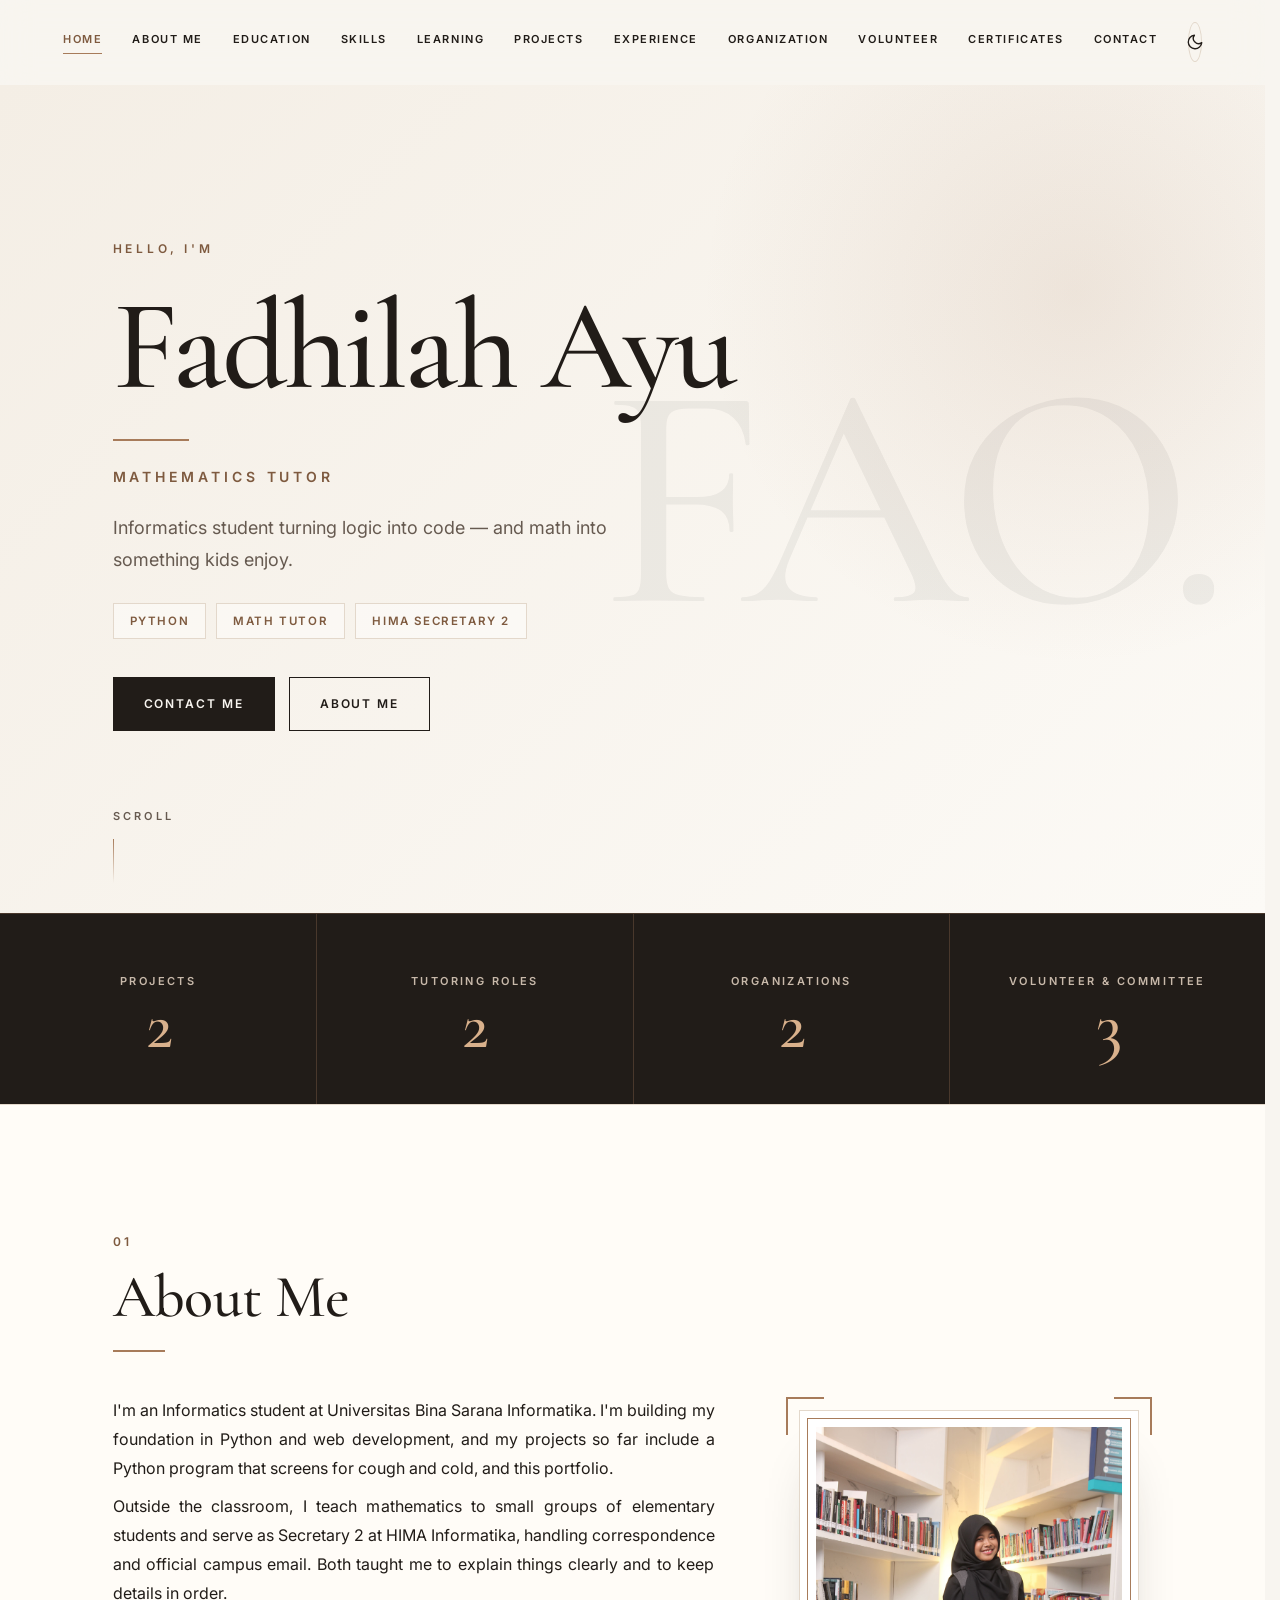
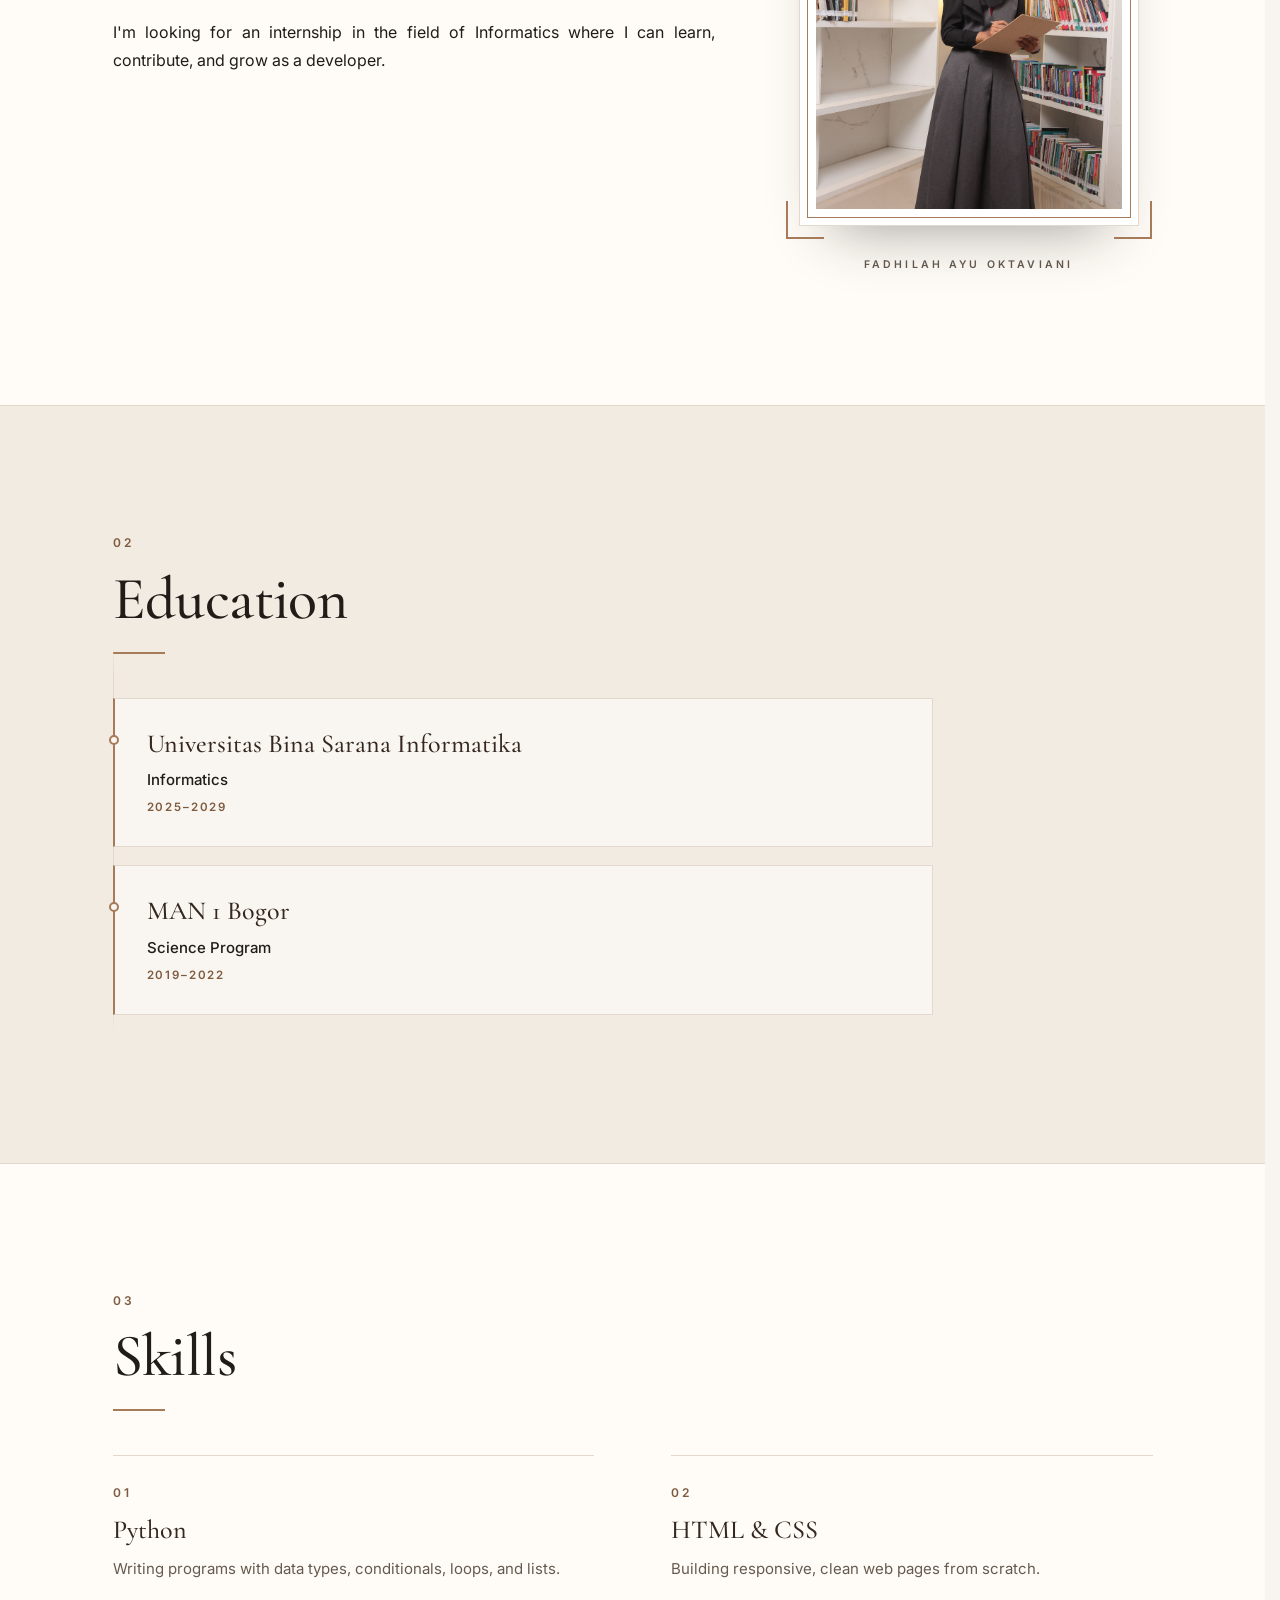
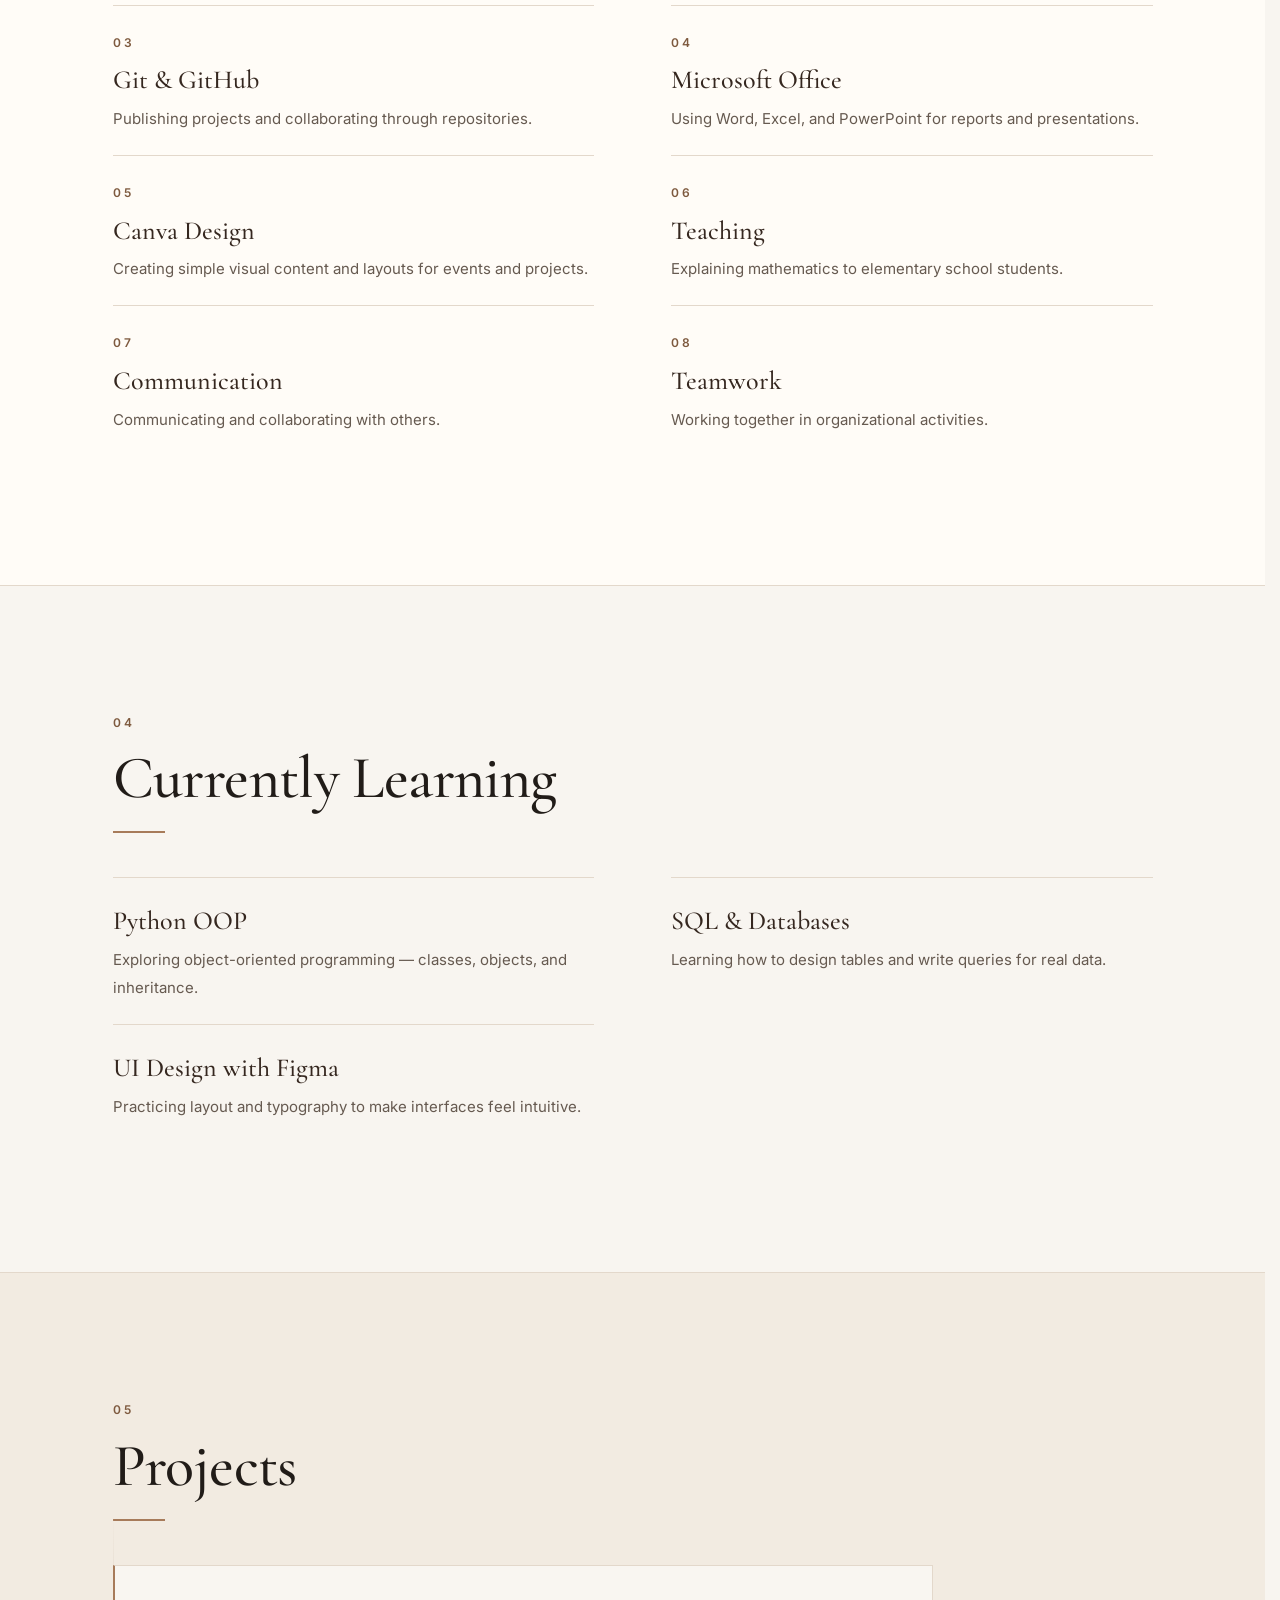
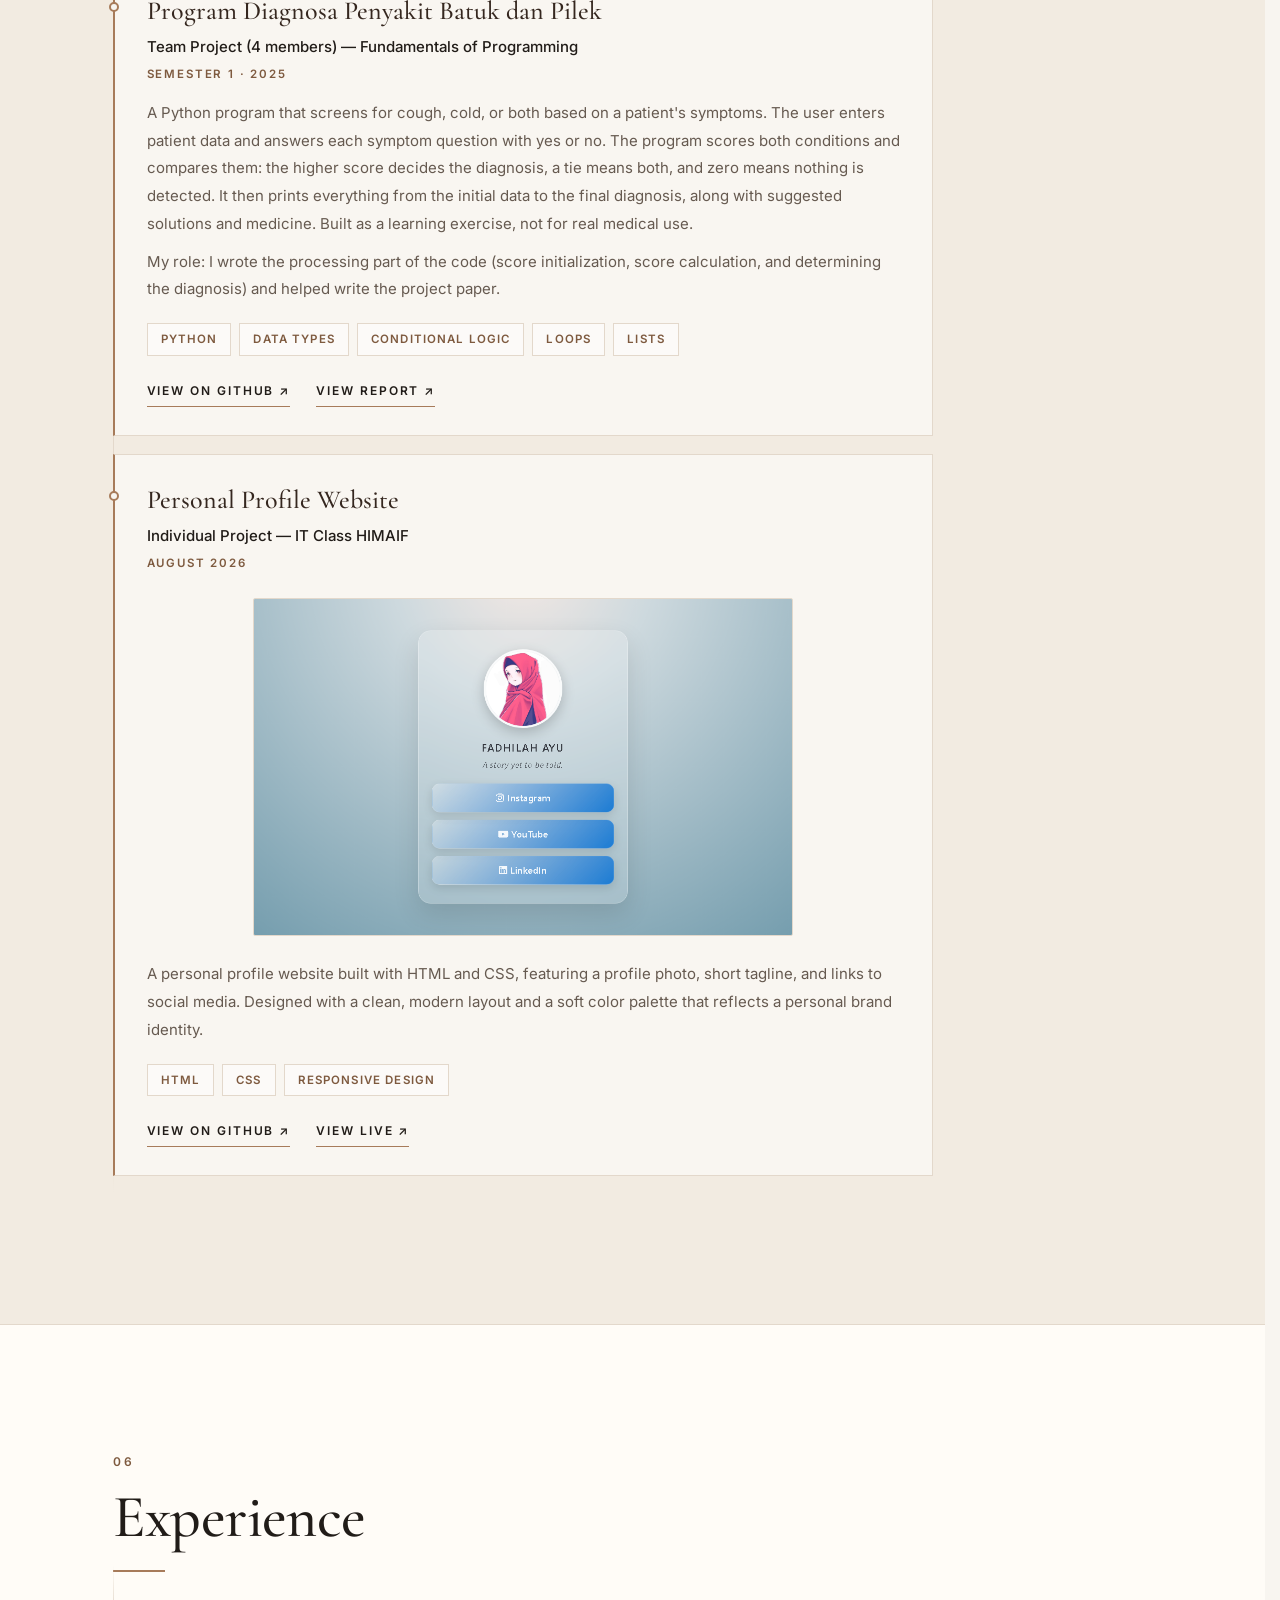
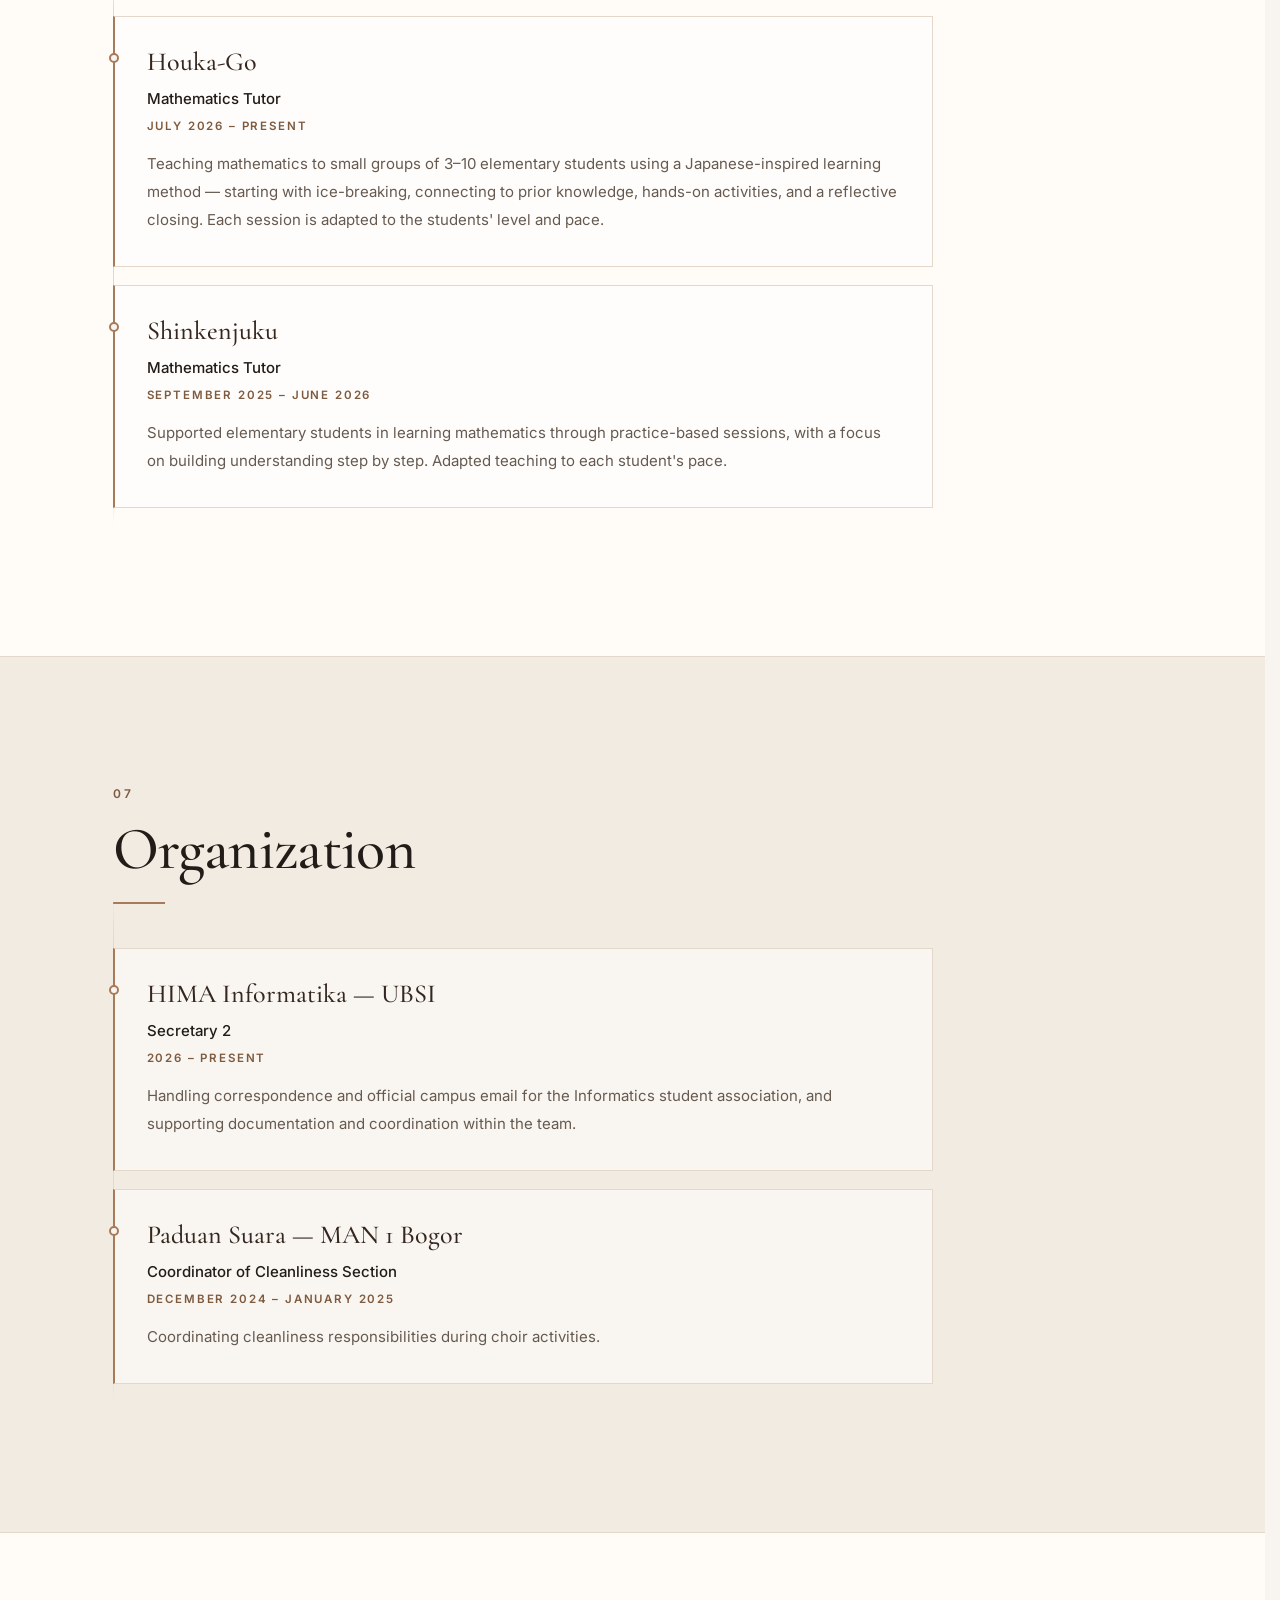
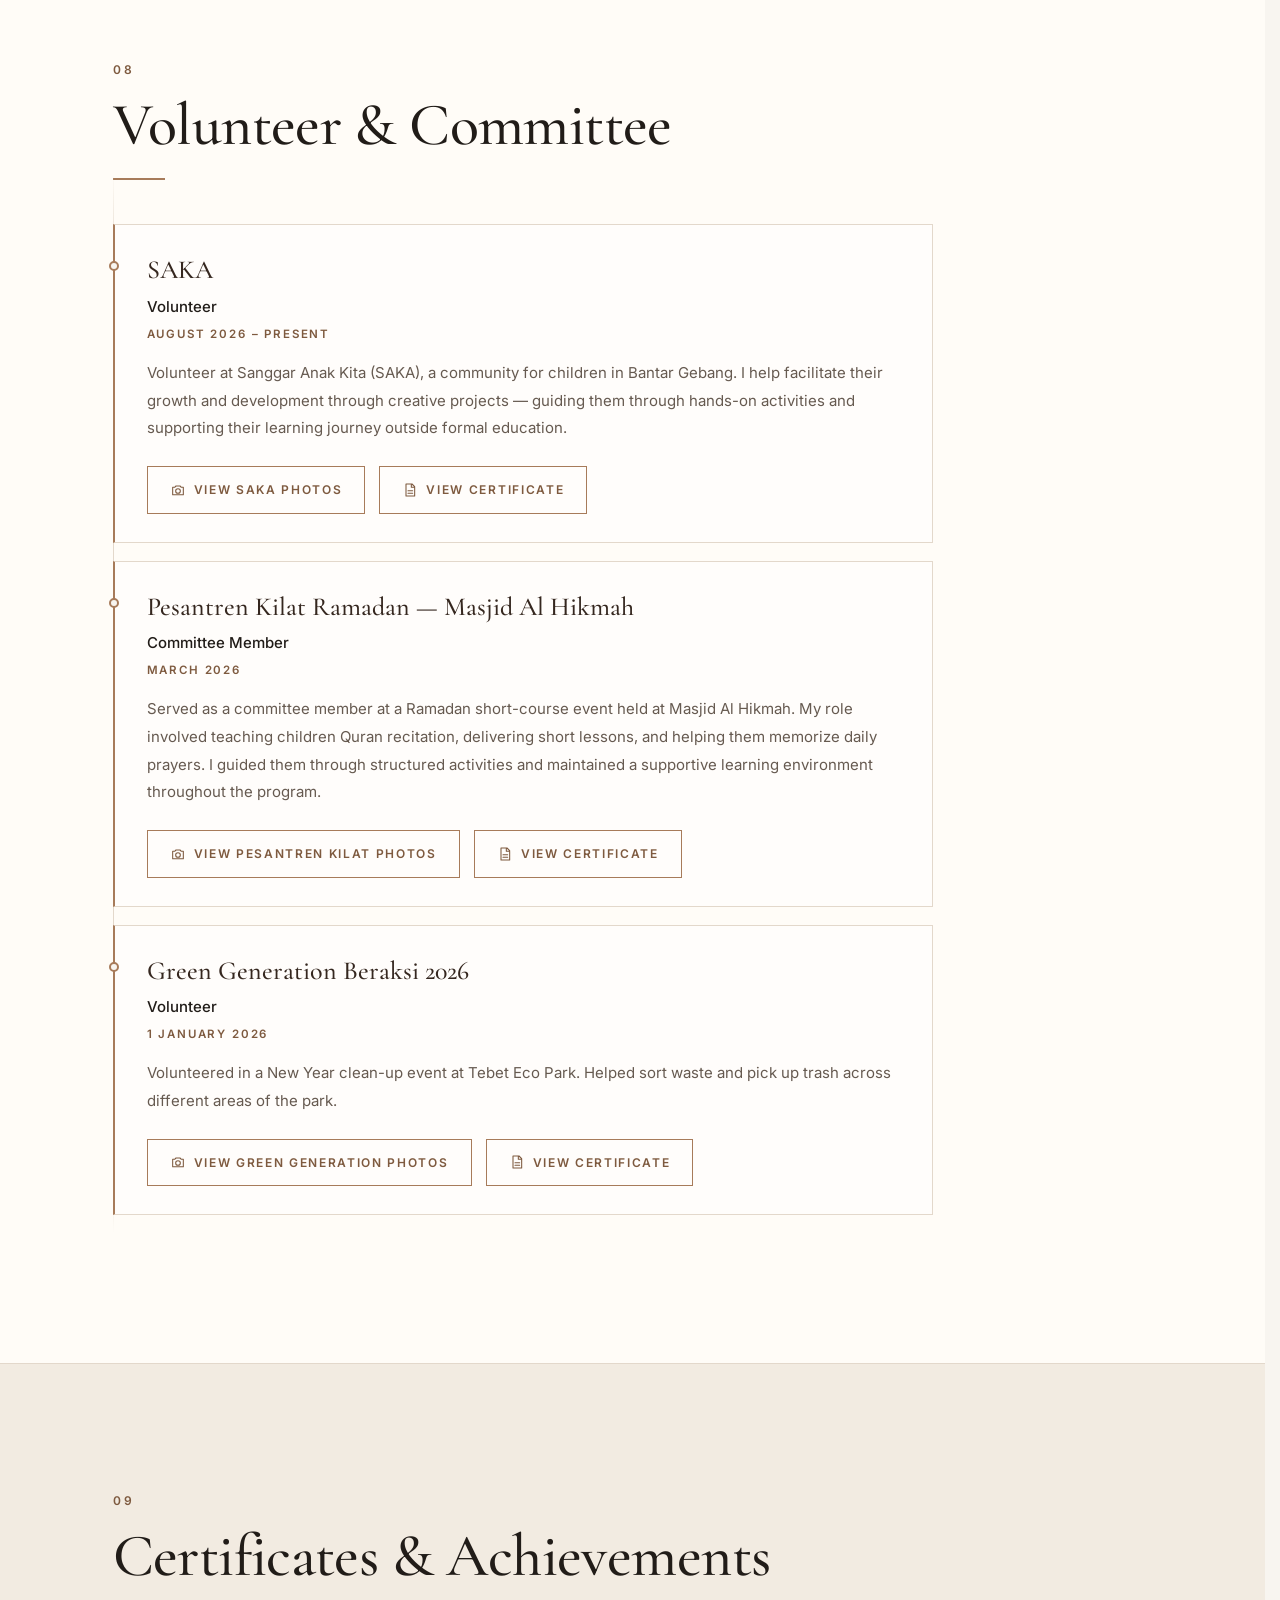
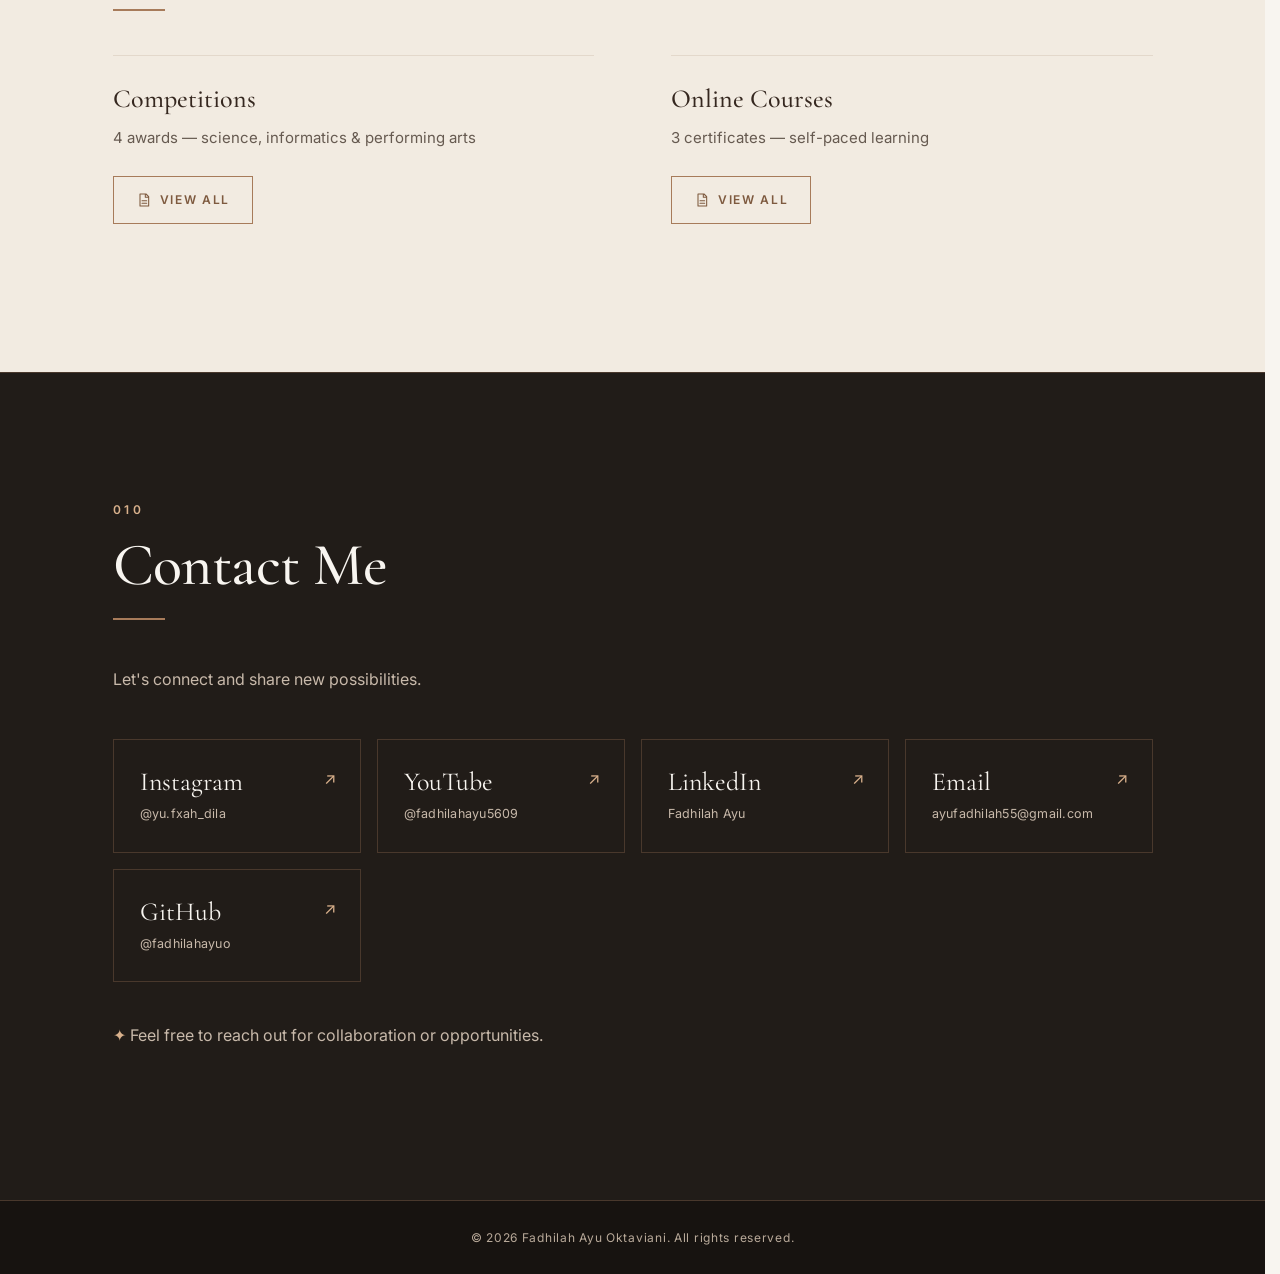
==== commit 8d8111b0: "Add files via upload" ====
--- a/index.html
+++ b/index.html
@@ -3,9 +3,9 @@
 <head>
     <meta charset="UTF-8">
     <meta name="viewport" content="width=device-width, initial-scale=1.0">
-    <title>Fadhilah Ayu | Portfolio</title>
-    <meta name="description" content="Portfolio of Fadhilah Ayu, Informatics student at Universitas Bina Sarana Informatika.">
-    <meta name="author" content="Fadhilah Ayu">
+    <title>Fadhilah Ayu Oktaviani | Portfolio</title>
+    <meta name="description" content="Portfolio of Fadhilah Ayu Oktaviani, Informatics student at Universitas Bina Sarana Informatika.">
+    <meta name="author" content="Fadhilah Ayu Oktaviani">
     <meta name="theme-color" content="#F8F5F0" media="(prefers-color-scheme: light)">
     <meta name="theme-color" content="#171310" media="(prefers-color-scheme: dark)">
     <link rel="icon" href="favicon.svg" type="image/svg+xml">
@@ -13,22 +13,22 @@
 
     <!-- Open Graph -->
     <meta property="og:type" content="website">
-    <meta property="og:title" content="Fadhilah Ayu | Portfolio">
+    <meta property="og:title" content="Fadhilah Ayu Oktaviani | Portfolio">
     <meta property="og:description" content="Informatics student exploring technology, creativity, and new possibilities.">
     <meta property="og:url" content="https://fadhilahayuo.github.io/Fadhilah_Ayu_Portfolio/">
-    <meta property="og:site_name" content="Fadhilah Ayu">
+    <meta property="og:site_name" content="Fadhilah Ayu Oktaviani">
     <meta property="og:locale" content="en_US">
     <meta property="og:image" content="https://fadhilahayuo.github.io/Fadhilah_Ayu_Portfolio/og-image.png">
     <meta property="og:image:width" content="1200">
     <meta property="og:image:height" content="630">
-    <meta property="og:image:alt" content="Fadhilah Ayu — Informatics Student Portfolio">
+    <meta property="og:image:alt" content="Fadhilah Ayu Oktaviani — Informatics Student Portfolio">
 
     <!-- Twitter -->
     <meta name="twitter:card" content="summary_large_image">
-    <meta name="twitter:title" content="Fadhilah Ayu | Portfolio">
+    <meta name="twitter:title" content="Fadhilah Ayu Oktaviani | Portfolio">
     <meta name="twitter:description" content="Informatics student exploring technology, creativity, and new possibilities.">
     <meta name="twitter:image" content="https://fadhilahayuo.github.io/Fadhilah_Ayu_Portfolio/og-image.png">
-    <meta name="twitter:image:alt" content="Fadhilah Ayu — Informatics Student Portfolio">
+    <meta name="twitter:image:alt" content="Fadhilah Ayu Oktaviani — Informatics Student Portfolio">
 
     <!-- Anti-FOUC: set tema SEBELUM CSS render -->
     <script>
@@ -53,7 +53,7 @@
     {
       "@context": "https://schema.org",
       "@type": "Person",
-      "name": "Fadhilah Ayu",
+      "name": "Fadhilah Ayu Oktaviani",
       "jobTitle": "Informatics Student",
       "url": "https://fadhilahayuo.github.io/Fadhilah_Ayu_Portfolio/",
       "image": "https://fadhilahayuo.github.io/Fadhilah_Ayu_Portfolio/foto.jpg",
@@ -189,10 +189,10 @@
                     <span class="corner tr"></span>
                     <span class="corner bl"></span>
                     <span class="corner br"></span>
-                    <img src="foto.jpg" alt="Portrait of Fadhilah Ayu"
+                    <img src="foto.jpg" alt="Portrait of Fadhilah Ayu Oktaviani"
                         decoding="async" data-remove-on-error>
                 </div>
-                <figcaption>Fadhilah Ayu</figcaption>
+                <figcaption>Fadhilah Ayu Oktaviani</figcaption>
             </figure>
         </section>
 
@@ -610,7 +610,7 @@
     </main>
 
     <footer>
-        <p>&copy; <span data-year>2026</span> Fadhilah Ayu. All rights reserved.</p>
+        <p>&copy; <span data-year>2026</span> Fadhilah Ayu Oktaviani. All rights reserved.</p>
     </footer>
 
     <button class="to-top" type="button" aria-label="Back to top" aria-hidden="true">
